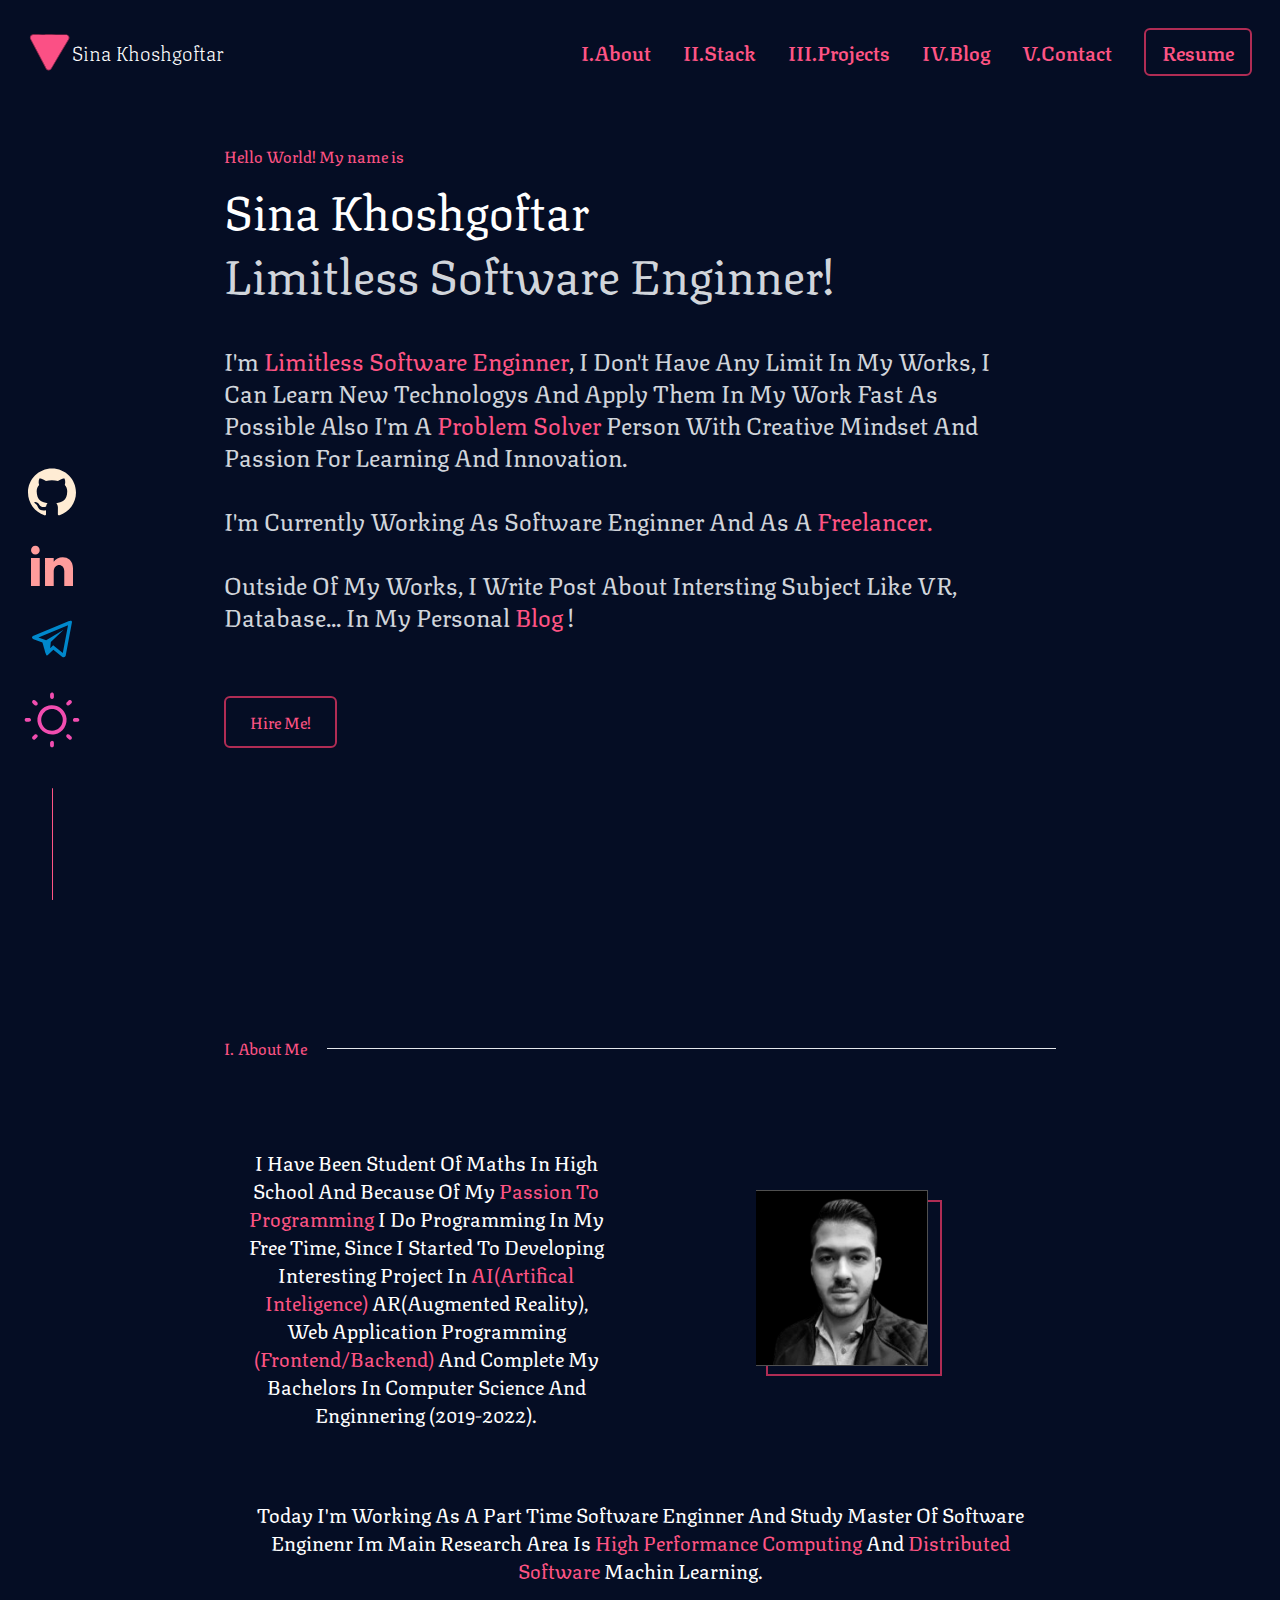
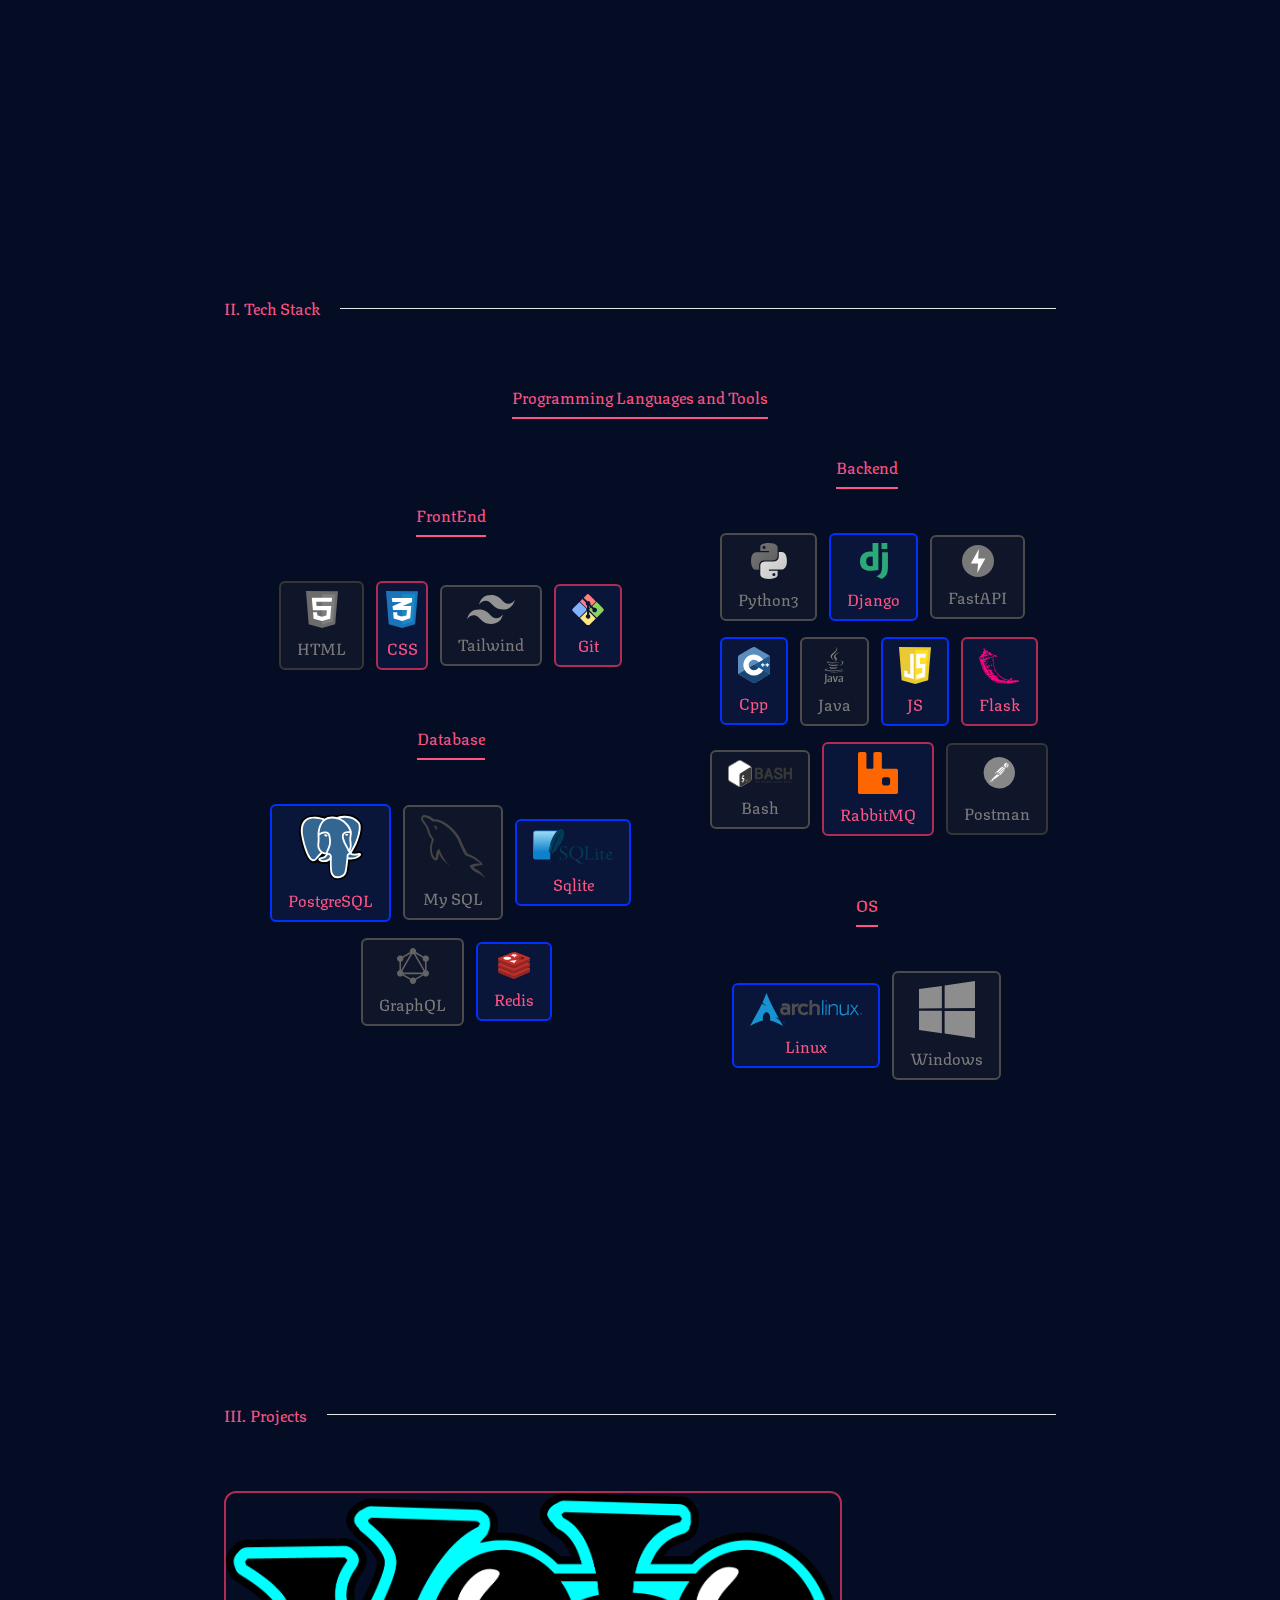
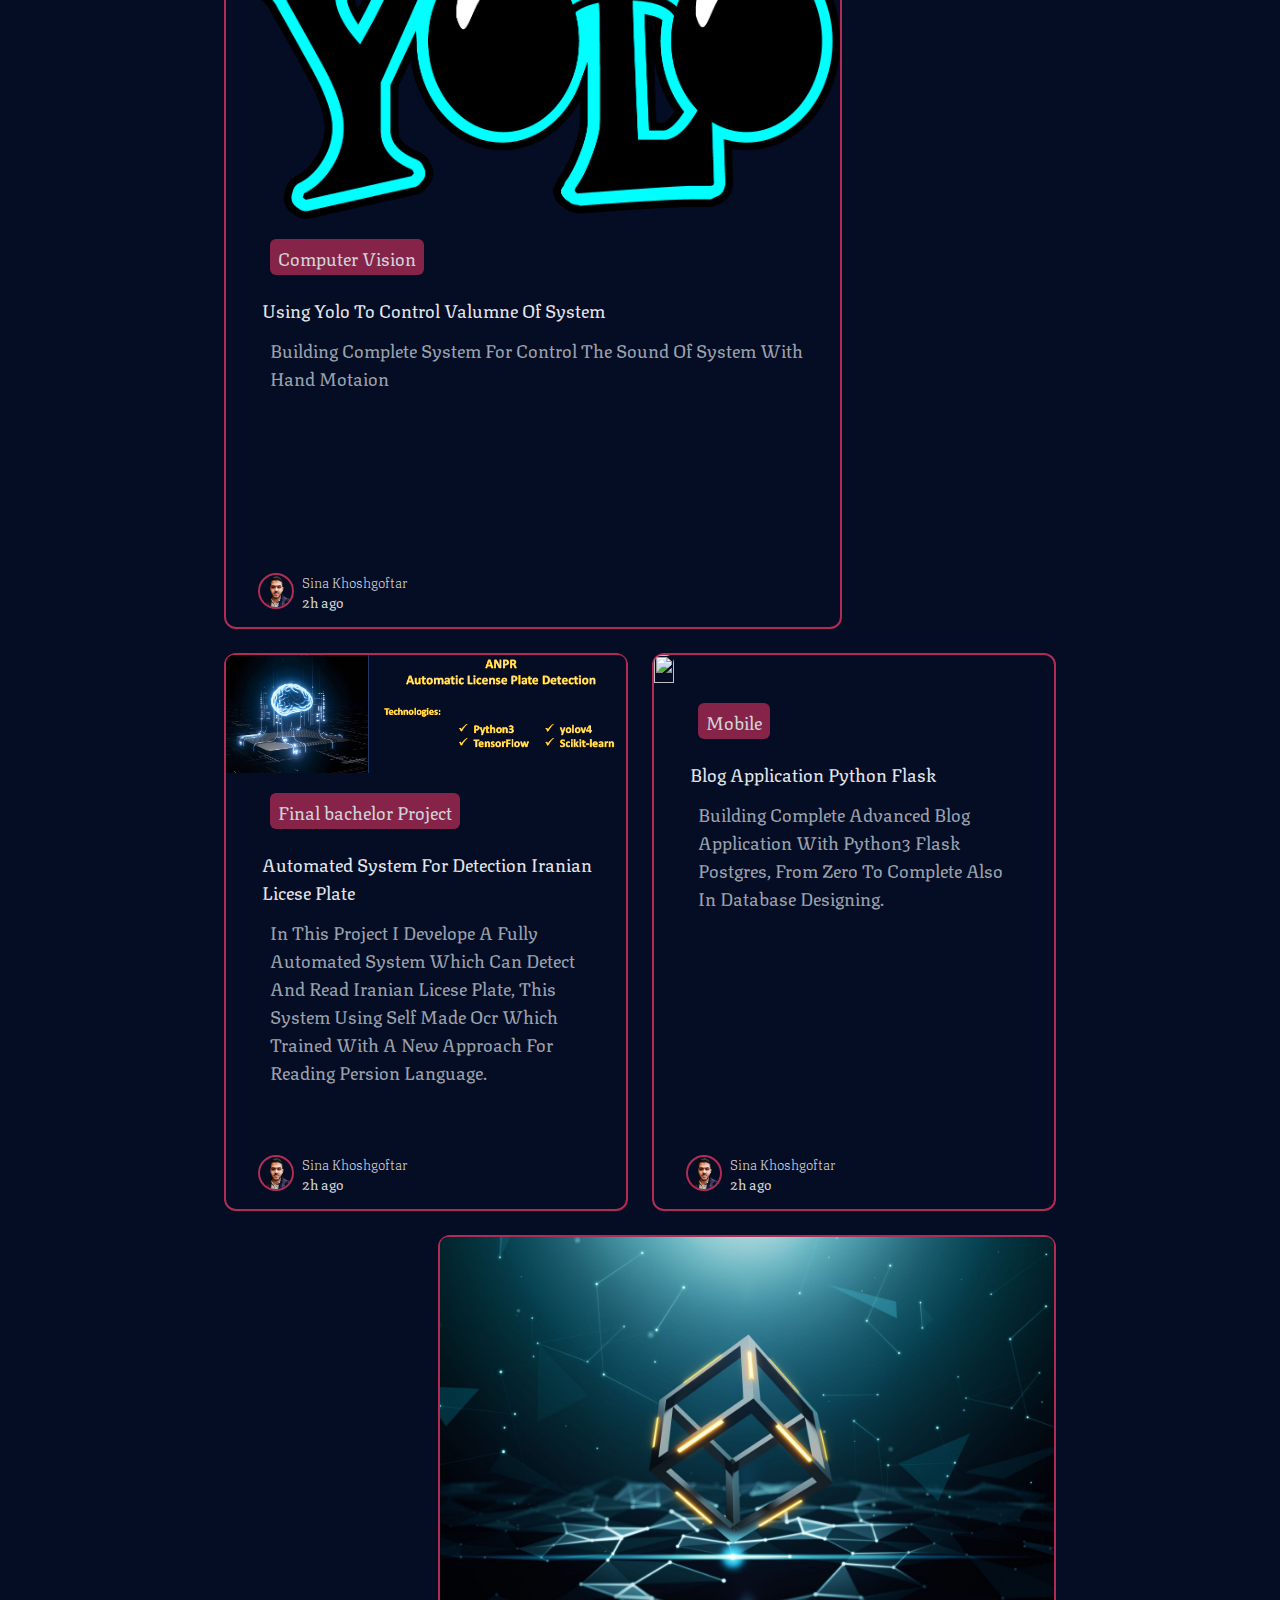
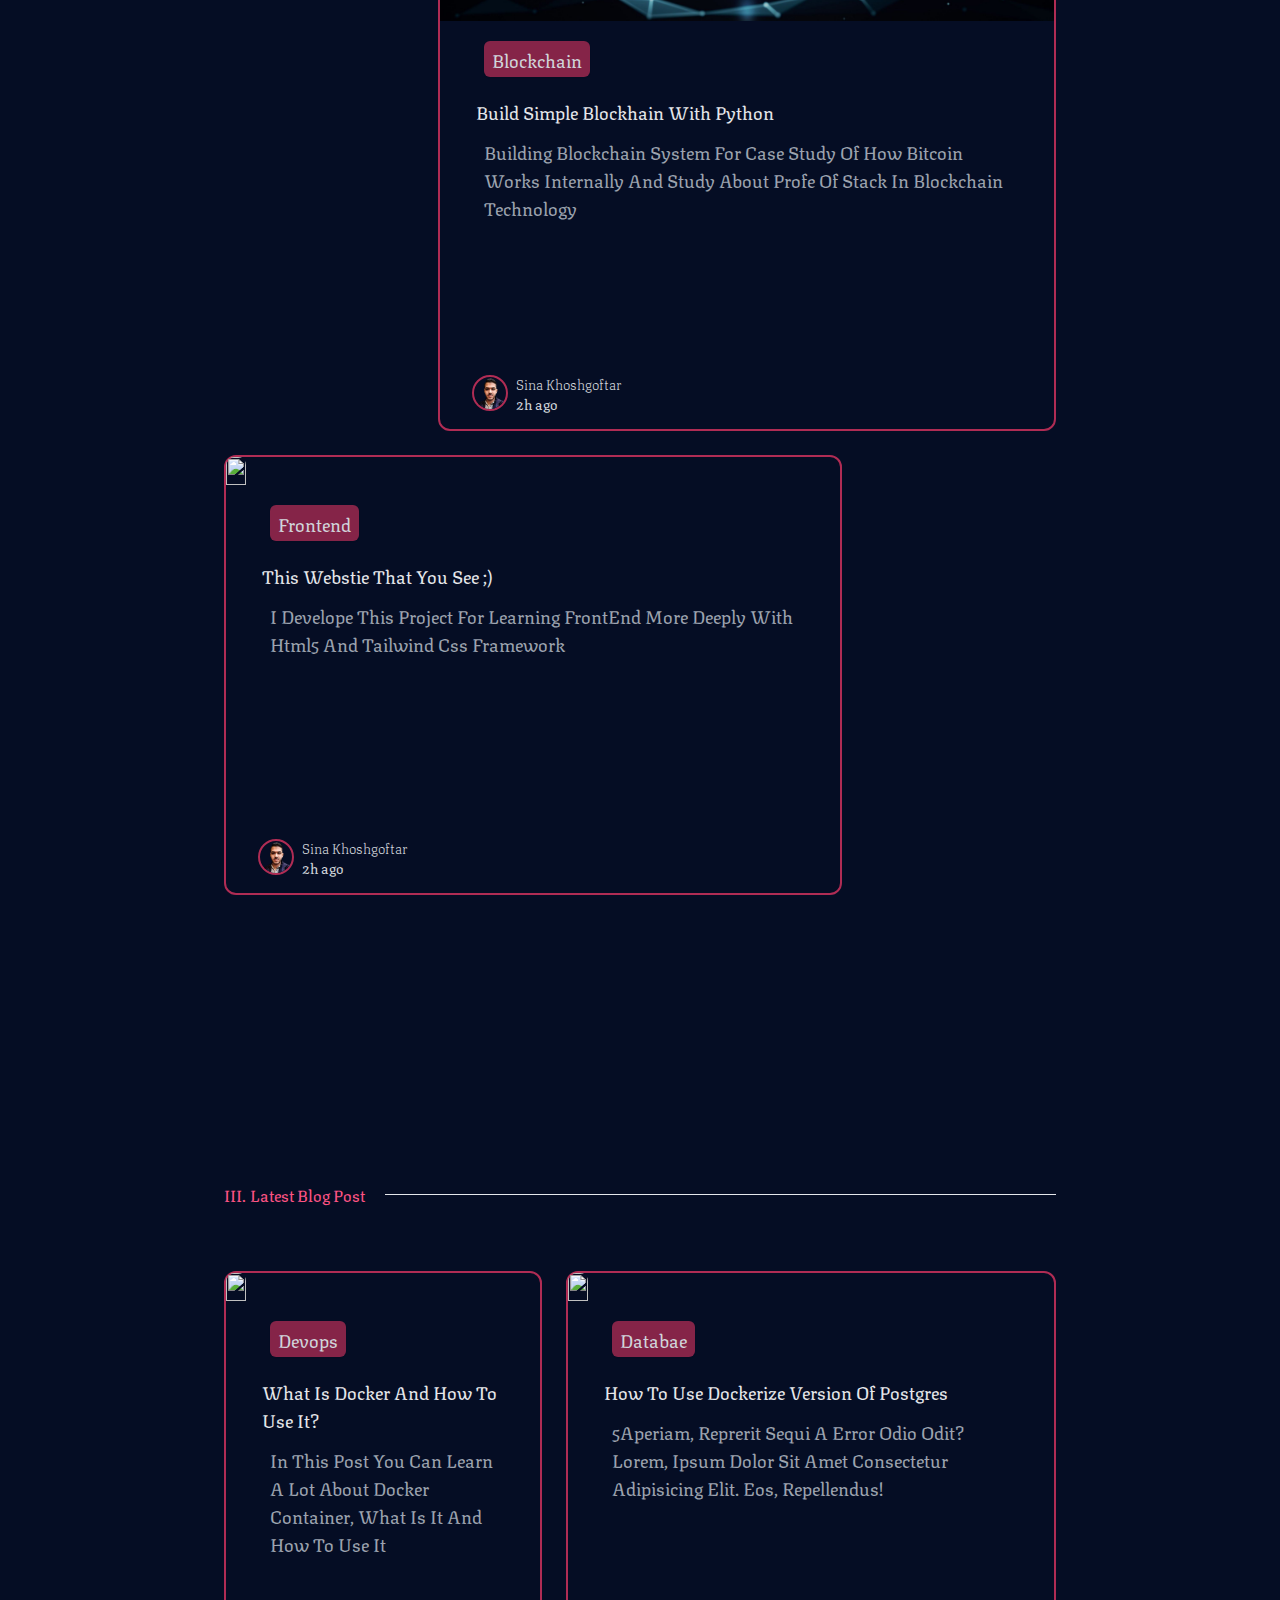
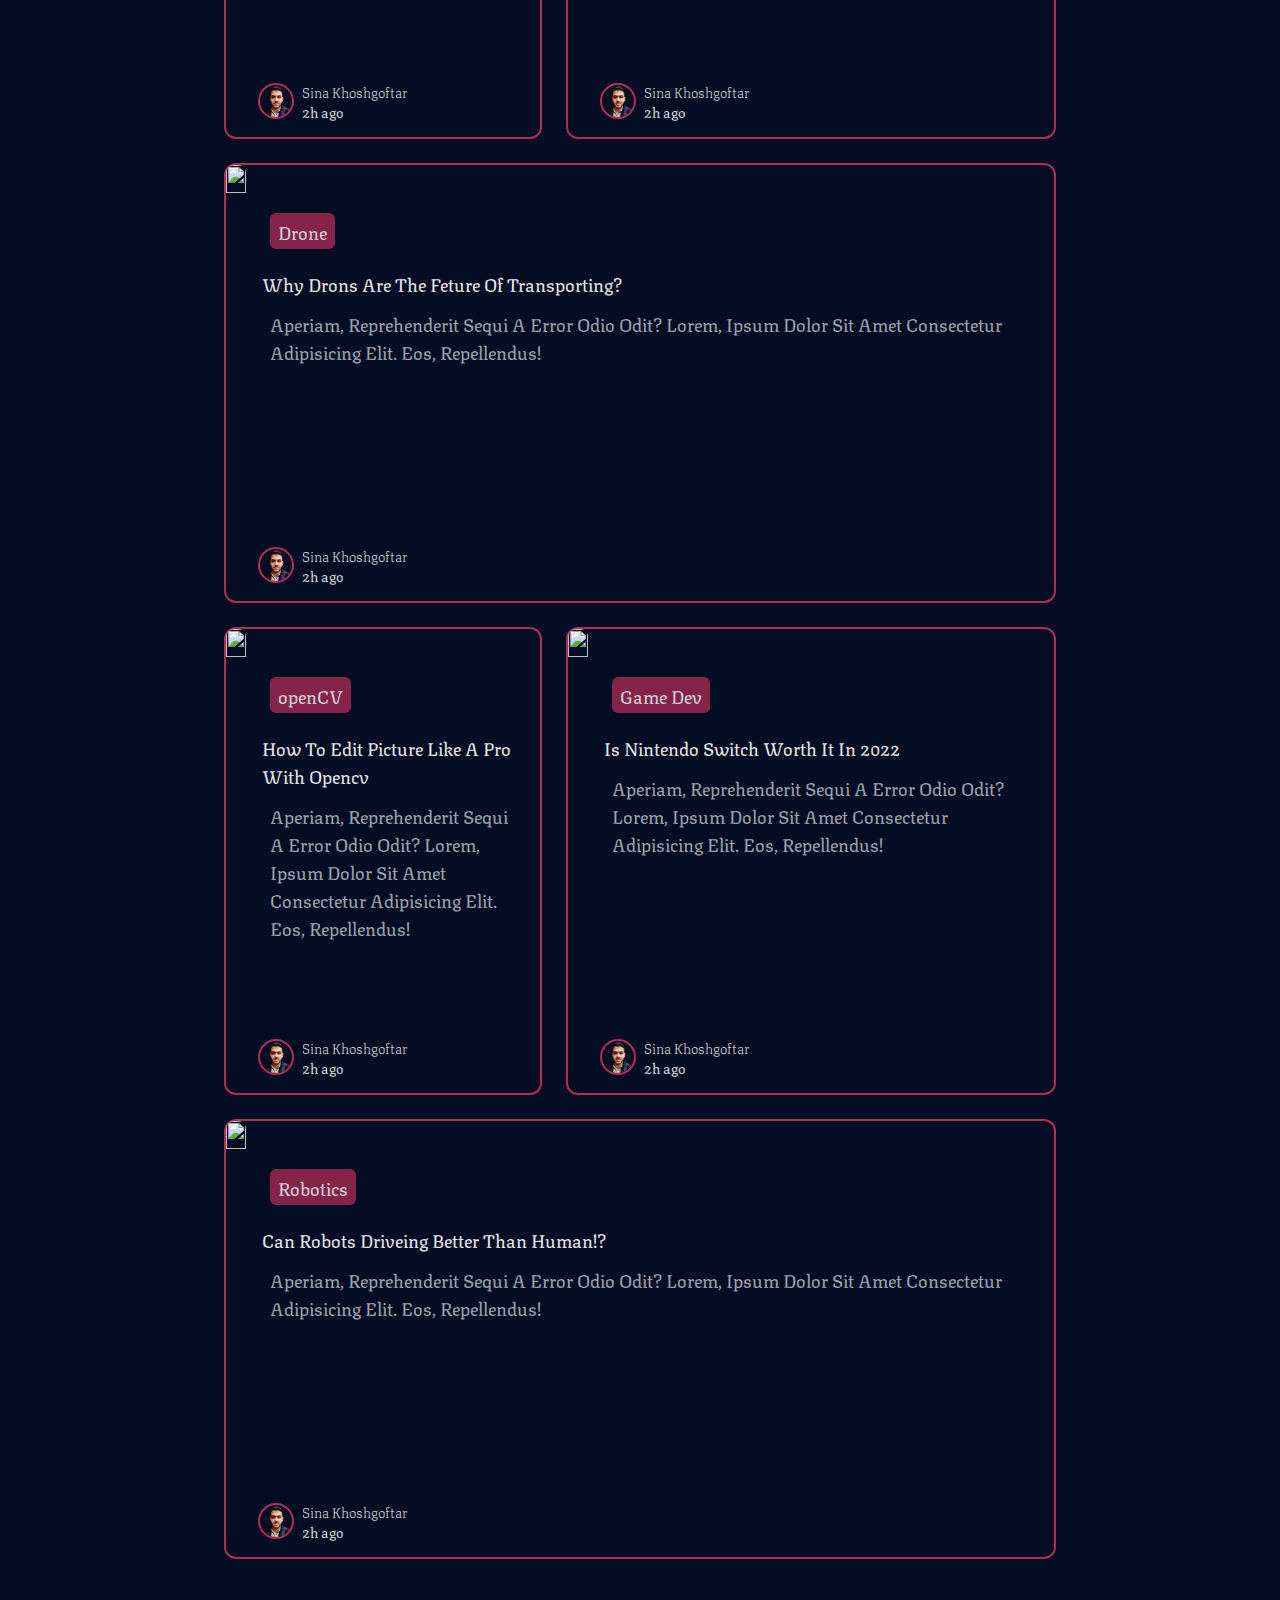
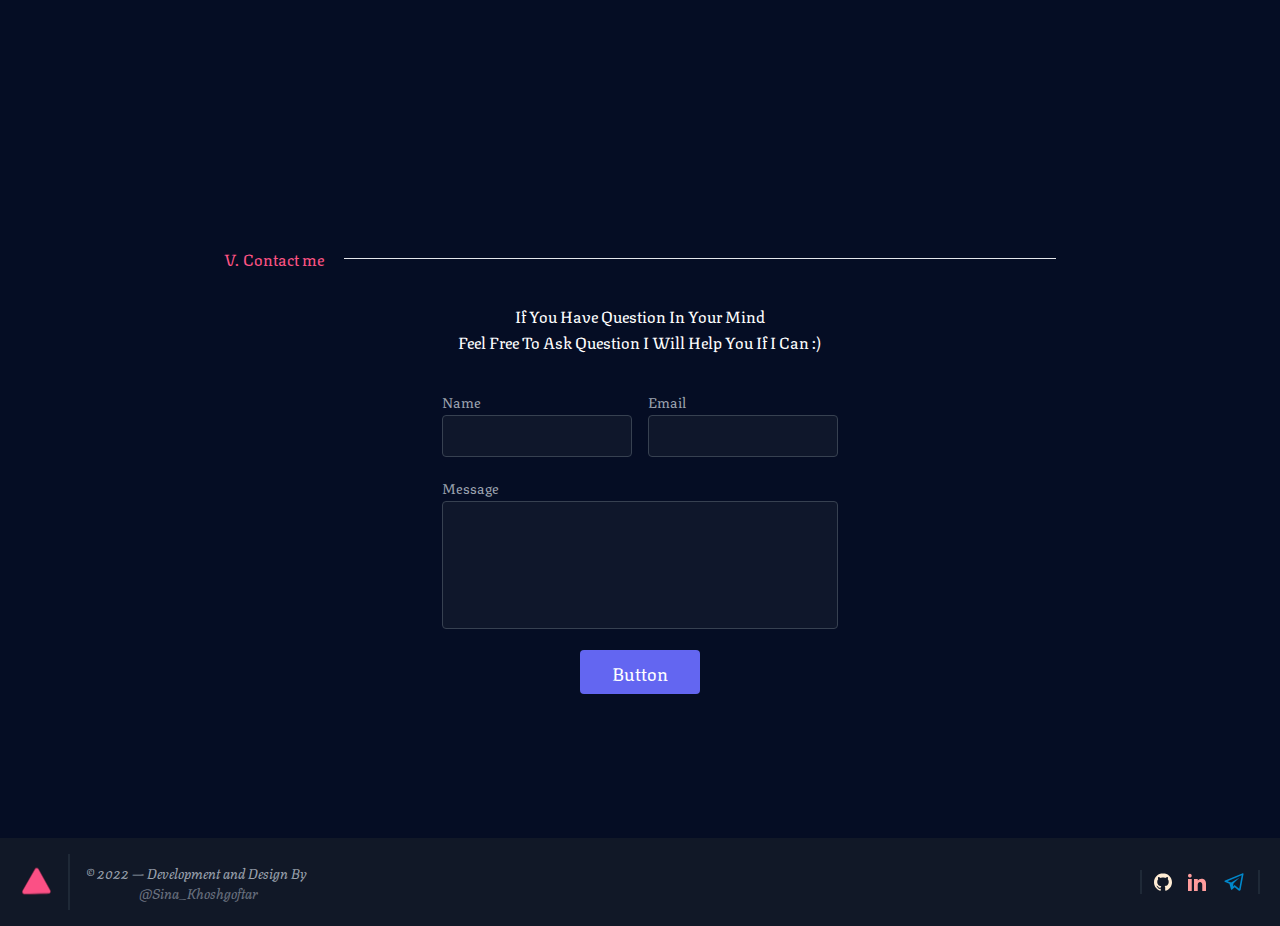
==== index.html @ f0c08406 "Fix font problem again" ====
<!DOCTYPE html>
<html lang="en" class="dark scroll-smooth">

<head>
    <meta charset="UTF-8">
    <meta http-equiv="X-UA-Compatible" content="IE=edge">
    <meta name="viewport" content="width=device-width, initial-scale=1.0">
    <!-- Google Font Api -->
    <link rel="preconnect" href="https://fonts.googleapis.com">
    <link rel="preconnect" href="https://fonts.gstatic.com" crossorigin>
    <link href="https://fonts.googleapis.com/css2?family=Texturina&display=swap" rel="stylesheet">
    <!-- End of Google Font API -->

    <!-- icon -->
    <link rel="icon" href="./Assets/logo.svg">

    <link href="./Assets/Style/build.css" rel="stylesheet">
    <title>Sina Khoshgofar | Software Enginner</title>
</head>

<body class="dark:bg-sinabackgroundcolor antialiased font-Yusei-Magic">
    <!-- navigation componenet -->
    <div class="text-lg font-Yusei-Magic
                lg:text-xl lg:font-Yusei-Magic
                3xl:max-w-screen-3xl 3xl:mx-auto antialiased
                z-50">

        <!-- navigation -->
        <div class="navigation bg-sinabackgroundcolor flex fixed z-20 w-full top-0
         justify-between p-7 font-semibold ">

            <!-- TEXT and LOGO -->
            <div class="flex flex-row justify-center items-center text-white font-thin">
                <img src="./Assets/logo.svg" alt="logo" class="w-11 rotate-1 hover:animate-pulse hover:rotate-1 duration-150">
                <a href="#" class="hidden md:flex  w-sina hover:animate-pulse">Sina Khoshgoftar</a>
            </div>

            <!-- Primary Navbar -->
            <div class="hidden lg:flex lg:justify-between lg:items-center
                        space-x-8 font-semibold text-md text-sinapinkcolor capitalize">

                <a href="#about"
                    class="hover:text-sinapinkbordercolor hover:border-b-2 border-sinapinkbordercolor hover:scale-110 duration-500 flex justify-center">
                    <span class="text-sinapinkcolor">I.</span>
                    About
                </a>

                <a href="#tech"
                    class="hover:text-sinapinkbordercolor hover:border-b-2 border-sinapinkbordercolor hover:scale-110 duration-500 flex justify-center">
                    <span class="text-sinapinkcolor">II.</span>
                    Stack</a>

                <a href="#projects"
                    class="hover:text-sinapinkbordercolor hover:border-b-2 border-sinapinkbordercolor hover:scale-110 duration-500 flex justify-center">
                    <span class="text-sinapinkcolor">III.</span>
                    Projects</a>

                <a href="#blog"
                    class="hover:text-sinapinkbordercolor hover:border-b-2 border-sinapinkbordercolor hover:scale-110 duration-500 flex justify-center">
                    <span class="text-sinapinkcolor">IV.</span>
                    Blog</a>

                <a href="#contact"
                    class="hover:text-sinapinkbordercolor hover:border-b-2 border-sinapinkbordercolor hover:scale-110 duration-500 flex justify-center ">
                    <span class="text-sinapinkcolor">V.</span>
                    Contact</a>

                <a href="https://raw.githubusercontent.com/sinaKGT/portfolio/main/Resume.pdf"
                    class="border-2 px-4 py-2 rounded-md border-sinapinkbordercolor animate-pulse transition duration-500 hover:scale-110 flex justify-center">Resume</a>
            </div>
            <!-- End Primary Navbar -->

            <!-- mobile menu button -->
            <div class="lg:hidden flex items-center">
                <button class="mobile-menu-button focus:outline-none text-sinapinkcolor">
                    <svg class="h-9 w-9" xmlns="http://www.w3.org/2000/svg" fill="none" viewBox="0 0 16 16"
                        stroke="currentColor">
                        <path stroke-linecap="round" stroke-linejoin="round" stroke-width="2"
                            d="M4 6h16M4 12h16M4 18h16" />
                    </svg>
                </button>
            </div>
            <!-- End mobile menu button -->

        </div>
        <!-- End Navigation -->


        <!-- sidebar overlay -->
        <div class="hidden navbar-backdrop
                    w-screen h-screen
                    justify-end items-end z-40
                    fixed inset-0
                    bg-sinasidebarcolor/60  ">

            <!-- Side Bar -->
            <div class="relative sidebar
                        w-2/3 h-full
                        flex flex-col justify-between
                        bg-white dark:bg-sinasidebarcolor font-semibold
                        z-50">

                <!-- mobile menu Container -->
                <div class="flex flex-row justify-between p-5">
                    <!-- Darkmode Button Mobile -->
                    <button class="dark-mode-button  focus:outline-none  dark:text-white mt-3 mr-1">
                        <svg class="hover:scale-125 transition duration-300 " width="25pt" height="25pt"
                        viewBox="0 0 468 470" version="1.1" xmlns="http://www.w3.org/2000/svg">
                        <g id="#050d24ff">
                        </g>
                        <g id="#f24db0ff">
                            <path fill="#f24db0" opacity="1.00"
                                d=" M 228.44 5.67 C 237.37 1.99 248.41 8.40 249.73 17.93 C 250.34 25.60 249.84 33.33 250.01 41.02 C 250.34 47.46 246.59 53.93 240.64 56.53 C 233.44 60.06 223.96 56.96 220.14 49.95 C 216.92 44.54 218.27 38.01 218.00 32.05 C 218.20 26.84 217.47 21.54 218.58 16.41 C 219.91 11.53 223.69 7.41 228.44 5.67 Z" />
                            <path fill="#f24db0" opacity="1.00"
                                d=" M 79.37 67.62 C 84.62 66.30 90.43 67.91 94.29 71.70 C 98.68 75.96 102.92 80.37 107.29 84.64 C 110.57 87.65 113.55 91.39 114.05 95.97 C 115.26 103.37 110.49 111.12 103.35 113.38 C 97.60 115.38 90.89 113.70 86.69 109.32 C 81.69 104.30 76.64 99.32 71.67 94.26 C 66.81 89.38 65.74 81.26 69.24 75.30 C 71.33 71.45 75.14 68.65 79.37 67.62 Z" />
                            <path fill="#f24db0" opacity="1.00"
                                d=" M 381.38 67.55 C 388.04 65.97 395.49 69.25 398.75 75.28 C 402.12 81.01 401.30 88.81 396.81 93.72 C 392.26 98.54 387.42 103.08 382.81 107.84 C 378.94 112.34 372.90 115.20 366.92 113.95 C 358.30 112.66 352.09 103.42 354.12 94.95 C 355.37 88.28 361.41 84.38 365.68 79.69 C 370.58 75.30 374.52 68.99 381.38 67.55 Z" />
                            <path fill="#f24db0" opacity="1.00"
                                d=" M 227.38 111.50 C 257.16 109.87 287.45 119.48 310.63 138.30 C 330.05 153.77 344.60 175.30 351.57 199.14 C 361.90 233.26 356.23 271.83 336.38 301.46 C 319.02 328.04 290.89 347.40 259.79 353.86 C 230.90 360.24 199.72 355.53 173.99 340.93 C 146.65 325.71 125.55 299.58 116.65 269.55 C 106.90 238.06 110.76 202.67 127.05 174.02 C 140.53 149.83 162.51 130.48 188.24 120.22 C 200.67 115.12 213.99 112.34 227.38 111.50 M 228.40 143.52 C 206.80 144.80 185.80 154.14 170.45 169.39 C 155.93 183.57 146.42 202.78 144.04 222.93 C 141.31 244.30 146.62 266.59 158.70 284.43 C 170.16 301.65 187.71 314.71 207.51 320.69 C 227.66 326.90 249.97 325.75 269.36 317.46 C 290.54 308.57 308.01 291.26 317.11 270.17 C 324.66 252.93 326.62 233.29 322.60 214.90 C 317.87 192.36 304.04 171.94 284.96 159.05 C 268.54 147.77 248.28 142.25 228.40 143.52 Z" />
                            <path fill="#f24db0" opacity="1.00"
                                d=" M 16.33 218.61 C 21.47 217.45 26.80 218.20 32.02 218.00 C 38.82 218.18 46.65 216.75 52.20 221.70 C 59.83 227.63 59.83 240.38 52.19 246.30 C 46.33 251.46 38.10 249.72 30.98 250.00 C 24.56 249.72 17.37 251.23 11.75 247.26 C 4.63 242.73 2.46 232.28 7.25 225.31 C 9.33 222.08 12.62 219.64 16.33 218.61 Z" />
                            <path fill="#f24db0" opacity="1.00"
                                d=" M 423.25 218.26 C 431.51 217.71 439.83 218.07 448.12 218.05 C 456.74 218.21 464.05 226.43 463.30 235.01 C 462.93 242.88 456.02 249.76 448.11 249.94 C 440.70 250.07 433.28 250.00 425.87 249.98 C 418.13 250.07 411.03 243.79 410.15 236.12 C 408.84 227.92 415.03 219.48 423.25 218.26 Z" />
                            <path fill="#f24db0" opacity="1.00"
                                d=" M 93.38 354.53 C 103.28 350.95 114.76 359.48 114.21 369.98 C 114.41 378.37 106.93 383.35 101.81 388.81 C 97.39 392.78 93.85 398.28 87.90 400.10 C 81.21 402.31 73.26 399.40 69.62 393.35 C 65.84 387.55 66.52 379.34 71.21 374.24 C 75.59 369.61 80.25 365.23 84.69 360.65 C 87.15 358.08 89.88 355.55 93.38 354.53 Z" />
                            <path fill="#f24db0" opacity="1.00"
                                d=" M 364.42 354.69 C 369.98 352.67 376.55 354.07 380.79 358.20 C 386.00 363.33 391.16 368.52 396.31 373.72 C 400.82 378.28 402.13 385.63 399.40 391.44 C 396.38 398.52 387.82 402.45 380.47 400.22 C 374.35 398.51 370.71 392.91 366.23 388.85 C 361.83 383.95 355.48 379.98 354.14 373.09 C 352.34 365.50 357.03 357.14 364.42 354.69 Z" />
                            <path fill="#f24db0" opacity="1.00"
                                d=" M 231.25 410.24 C 240.22 408.40 249.60 415.75 249.92 424.90 C 250.07 432.63 250.04 440.36 249.94 448.09 C 249.77 456.02 242.85 462.97 234.95 463.30 C 226.39 464.01 218.23 456.74 218.06 448.15 C 217.93 440.71 218.00 433.28 218.02 425.84 C 217.94 418.34 223.85 411.41 231.25 410.24 Z" />
                        </g>
                    </svg>
                        
                    </button>


                    <!-- mobile menu close button -->
                    <button class="mobile-menu-close-button  focus:outline-none  dark:text-white mt-3 mr-1">
                        <svg xmlns="http://www.w3.org/2000/svg" class="h-11 w-11" fill="currentColor"
                            viewBox="0 0 16 16">
                            <path fill-rule="evenodd"
                                d="M8 8.707l3.646 3.647.708-.707L8.707 8l3.647-3.646-.707-.708L8 7.293 4.354 3.646l-.707.708L7.293 8l-3.646 3.646.707.708L8 8.707z"
                                clip-rule="evenodd" fill="#fb5085" class=" svgShape"></path>
                        </svg>
                        
                    </button>
                </div>
                <!-- End menu Container -->
                
                <!-- Mobile Navigation bar  -->
                <nav>
                    <ul class="flex flex-col
                               justify-center items-center
                               text-sinapinkcolor text-md">

                        <li class="mt-6
                                   hover:border-b-sinapinkcolor hover:text-sinapinkbordercolor hover:scale-110
                                   active:bg-sinapinkcolor
                                   font-semibold border-sinapinkbordercolor">
                            <a href="#about">About</a>
                        </li>

                        <li class="mt-6
                                   hover:border-b-sinapinkcolor hover:text-sinapinkbordercolor hover:scale-110
                                   active:bg-sinapinkcolor
                                   font-semibold border-sinapinkbordercolor">
                            <a href="#tech">Tech Stack</a>
                        </li>

                        <li class="mt-6
                                   hover:border-b-sinapinkcolor hover:text-sinapinkbordercolor hover:scale-110
                                   active:bg-sinapinkcolor
                                   font-semibold border-sinapinkbordercolor">
                            <a href="#projects">Projects</a>
                        </li>

                        <li class="mt-6
                                   hover:border-b-sinapinkcolor hover:text-sinapinkbordercolor hover:scale-110
                                   active:bg-sinapinkcolor
                                   font-semibold border-sinapinkbordercolor">
                            <a href="#blog"> Blog </a>
                        </li>

                        <li class="mt-6
                                   hover:border-b-sinapinkcolor hover:text-sinapinkbordercolor hover:scale-110
                                   active:bg-sinapinkcolor
                                   font-semibold border-sinapinkbordercolor">
                            <a href="#contact">Contact </a>
                        </li>

                        <li class="mt-12 ">
                            <a href="https://github.com/sinakgt/portfolio/Resume.pdf"
                                class="border-2 border-sinapinkbordercolor
                                       px-4 py-2
                                       rounded-md
                                       hover:animate-pulse active:bg-sinapinkcolor">Resume</a>
                        </li>
                    </ul>
                    <!-- End Mobile Navigation bar  -->
                </nav>

                <div class="flex justify-center   mb-5  items-center active:bg-sinapinkcolor">
                    <span class="fixed text-gray-400 text-xs bottom-0 mb-3 italic">Copyright © Sina khoshgoftar 2022</span>
                </div>
            </div>
            <!-- End Side Bar -->

        </div>
         <!-- End Sidebar Overlay -->

    </div>
    <!-- End Navigation Componenet -->

    <!-- Start social Media -->
    <div class="hidden 
                lg:flex
                3xl:max-w-screen-3xl  3xl:mx-auto
                flex-col justify-center
                bottom-0">

        <ul class="flex flex-col justify-center items-center
                   fixed
                   w-fit ml-6  bottom-0">
            
            <!-- Github Link -->
            <li>
                <a href="https://github.com/sinakgt" target="_blank">
                    <svg class="fill-sinagithubcolor hover:scale-125 transition duration-300" width="48px" height="48px"
                        viewBox="0 0 32 32" xmlns="http://www.w3.org/2000/svg">
                        <path
                            d="M16 0.396c-8.839 0-16 7.167-16 16 0 7.073 4.584 13.068 10.937 15.183 0.803 0.151 1.093-0.344 1.093-0.772 0-0.38-0.009-1.385-0.015-2.719-4.453 0.964-5.391-2.151-5.391-2.151-0.729-1.844-1.781-2.339-1.781-2.339-1.448-0.989 0.115-0.968 0.115-0.968 1.604 0.109 2.448 1.645 2.448 1.645 1.427 2.448 3.744 1.74 4.661 1.328 0.14-1.031 0.557-1.74 1.011-2.135-3.552-0.401-7.287-1.776-7.287-7.907 0-1.751 0.62-3.177 1.645-4.297-0.177-0.401-0.719-2.031 0.141-4.235 0 0 1.339-0.427 4.4 1.641 1.281-0.355 2.641-0.532 4-0.541 1.36 0.009 2.719 0.187 4 0.541 3.043-2.068 4.381-1.641 4.381-1.641 0.859 2.204 0.317 3.833 0.161 4.235 1.015 1.12 1.635 2.547 1.635 4.297 0 6.145-3.74 7.5-7.296 7.891 0.556 0.479 1.077 1.464 1.077 2.959 0 2.14-0.020 3.864-0.020 4.385 0 0.416 0.28 0.916 1.104 0.755 6.4-2.093 10.979-8.093 10.979-15.156 0-8.833-7.161-16-16-16z" />
                    </svg>
                </a>
            </li>
            <!-- End Link -->

            <!-- Linkedin Link -->
            <li class="mt-7">
                <a href="https://www.linkedin.com/in/sina-khoshgoftar/" target="_blank">
                    <svg class="fill-sinalinkedincolor hover:scale-125 transition duration-300"
                        xmlns="http://www.w3.org/2000/svg" width="42px" height="42px" viewBox="0 0 24 24">
                        <path
                            d="M4.98 3.5c0 1.381-1.11 2.5-2.48 2.5s-2.48-1.119-2.48-2.5c0-1.38 1.11-2.5 2.48-2.5s2.48 1.12 2.48 2.5zm.02 4.5h-5v16h5v-16zm7.982 0h-4.968v16h4.969v-8.399c0-4.67 6.029-5.052 6.029 0v8.399h4.988v-10.131c0-7.88-8.922-7.593-11.018-3.714v-2.155z" />
                    </svg>
                </a>
            </li>
            <!-- End Linkedin Link -->

            <!-- Telegram Link -->
            <li class="mt-7">
                <a href="https://t.me/sina_khoshgoftar">
                    <svg class="fill-sinatelegramcolor hover:scale-125 transition duration-300" version="1.0"
                        id="Layer_1" xmlns="http://www.w3.org/2000/svg" xmlns:xlink="http://www.w3.org/1999/xlink"
                        x="0px" y="0px" width="50px" height="50px" viewBox="0 0 100 100"
                        enable-background="new 0 0 100 100" xml:space="preserve">
                        <path d="M84.16,14.148l-71.047,29.57c0,0-3.359,1.221-3.099,3.473c0.267,2.256,3.008,3.288,3.008,3.288l17.877,6.382
	c0,0,5.396,18.772,6.458,22.344c1.062,3.562,1.914,3.646,1.914,3.646c0.989,0.456,1.888-0.27,1.888-0.27l11.55-11.169L70.71,86.054
	c4.869,2.253,6.641-2.441,6.641-2.441L90,15.935C90,11.427,84.16,14.148,84.16,14.148z M71.582,78.17L52.324,62.51l-5.976,5.777
	l1.314-12.291l25.67-24.329L38.341,52.441l-15.521-5.54l59.217-24.648L71.582,78.17z" />
                    </svg>
                </a>
            </li>
            <!-- End Telegram Link -->

            <!-- DarkMode Button Link -->
            <li class="dark-mode-button mt-7">
                <svg class="hover:scale-125 transition duration-300 " width="42pt" height="42pt"
                        viewBox="0 0 468 470" version="1.1" xmlns="http://www.w3.org/2000/svg">
                        <g id="#050d24ff">
                        </g>
                        <g id="#f24db0ff">
                            <path fill="#f24db0" opacity="1.00"
                                d=" M 228.44 5.67 C 237.37 1.99 248.41 8.40 249.73 17.93 C 250.34 25.60 249.84 33.33 250.01 41.02 C 250.34 47.46 246.59 53.93 240.64 56.53 C 233.44 60.06 223.96 56.96 220.14 49.95 C 216.92 44.54 218.27 38.01 218.00 32.05 C 218.20 26.84 217.47 21.54 218.58 16.41 C 219.91 11.53 223.69 7.41 228.44 5.67 Z" />
                            <path fill="#f24db0" opacity="1.00"
                                d=" M 79.37 67.62 C 84.62 66.30 90.43 67.91 94.29 71.70 C 98.68 75.96 102.92 80.37 107.29 84.64 C 110.57 87.65 113.55 91.39 114.05 95.97 C 115.26 103.37 110.49 111.12 103.35 113.38 C 97.60 115.38 90.89 113.70 86.69 109.32 C 81.69 104.30 76.64 99.32 71.67 94.26 C 66.81 89.38 65.74 81.26 69.24 75.30 C 71.33 71.45 75.14 68.65 79.37 67.62 Z" />
                            <path fill="#f24db0" opacity="1.00"
                                d=" M 381.38 67.55 C 388.04 65.97 395.49 69.25 398.75 75.28 C 402.12 81.01 401.30 88.81 396.81 93.72 C 392.26 98.54 387.42 103.08 382.81 107.84 C 378.94 112.34 372.90 115.20 366.92 113.95 C 358.30 112.66 352.09 103.42 354.12 94.95 C 355.37 88.28 361.41 84.38 365.68 79.69 C 370.58 75.30 374.52 68.99 381.38 67.55 Z" />
                            <path fill="#f24db0" opacity="1.00"
                                d=" M 227.38 111.50 C 257.16 109.87 287.45 119.48 310.63 138.30 C 330.05 153.77 344.60 175.30 351.57 199.14 C 361.90 233.26 356.23 271.83 336.38 301.46 C 319.02 328.04 290.89 347.40 259.79 353.86 C 230.90 360.24 199.72 355.53 173.99 340.93 C 146.65 325.71 125.55 299.58 116.65 269.55 C 106.90 238.06 110.76 202.67 127.05 174.02 C 140.53 149.83 162.51 130.48 188.24 120.22 C 200.67 115.12 213.99 112.34 227.38 111.50 M 228.40 143.52 C 206.80 144.80 185.80 154.14 170.45 169.39 C 155.93 183.57 146.42 202.78 144.04 222.93 C 141.31 244.30 146.62 266.59 158.70 284.43 C 170.16 301.65 187.71 314.71 207.51 320.69 C 227.66 326.90 249.97 325.75 269.36 317.46 C 290.54 308.57 308.01 291.26 317.11 270.17 C 324.66 252.93 326.62 233.29 322.60 214.90 C 317.87 192.36 304.04 171.94 284.96 159.05 C 268.54 147.77 248.28 142.25 228.40 143.52 Z" />
                            <path fill="#f24db0" opacity="1.00"
                                d=" M 16.33 218.61 C 21.47 217.45 26.80 218.20 32.02 218.00 C 38.82 218.18 46.65 216.75 52.20 221.70 C 59.83 227.63 59.83 240.38 52.19 246.30 C 46.33 251.46 38.10 249.72 30.98 250.00 C 24.56 249.72 17.37 251.23 11.75 247.26 C 4.63 242.73 2.46 232.28 7.25 225.31 C 9.33 222.08 12.62 219.64 16.33 218.61 Z" />
                            <path fill="#f24db0" opacity="1.00"
                                d=" M 423.25 218.26 C 431.51 217.71 439.83 218.07 448.12 218.05 C 456.74 218.21 464.05 226.43 463.30 235.01 C 462.93 242.88 456.02 249.76 448.11 249.94 C 440.70 250.07 433.28 250.00 425.87 249.98 C 418.13 250.07 411.03 243.79 410.15 236.12 C 408.84 227.92 415.03 219.48 423.25 218.26 Z" />
                            <path fill="#f24db0" opacity="1.00"
                                d=" M 93.38 354.53 C 103.28 350.95 114.76 359.48 114.21 369.98 C 114.41 378.37 106.93 383.35 101.81 388.81 C 97.39 392.78 93.85 398.28 87.90 400.10 C 81.21 402.31 73.26 399.40 69.62 393.35 C 65.84 387.55 66.52 379.34 71.21 374.24 C 75.59 369.61 80.25 365.23 84.69 360.65 C 87.15 358.08 89.88 355.55 93.38 354.53 Z" />
                            <path fill="#f24db0" opacity="1.00"
                                d=" M 364.42 354.69 C 369.98 352.67 376.55 354.07 380.79 358.20 C 386.00 363.33 391.16 368.52 396.31 373.72 C 400.82 378.28 402.13 385.63 399.40 391.44 C 396.38 398.52 387.82 402.45 380.47 400.22 C 374.35 398.51 370.71 392.91 366.23 388.85 C 361.83 383.95 355.48 379.98 354.14 373.09 C 352.34 365.50 357.03 357.14 364.42 354.69 Z" />
                            <path fill="#f24db0" opacity="1.00"
                                d=" M 231.25 410.24 C 240.22 408.40 249.60 415.75 249.92 424.90 C 250.07 432.63 250.04 440.36 249.94 448.09 C 249.77 456.02 242.85 462.97 234.95 463.30 C 226.39 464.01 218.23 456.74 218.06 448.15 C 217.93 440.71 218.00 433.28 218.02 425.84 C 217.94 418.34 223.85 411.41 231.25 410.24 Z" />
                        </g>
                    </svg>
            </li>
            <!-- End DarkMode Button Link -->

            <!-- Botton Link Of social media -->
            <div class=" w-1 h-28 bg-sinapinkcolor rounded-md flex justify-center bottom-0 items-center mt-10">
                <span class="fixed  text-xs bottom-0 mb-3 italic"></span>
            </div>
            <!-- End Link Of social media -->
        </ul>
    </div>
    <!-- End social Media -->

    <!-- Main Section of Page -->
    <div class="lg:px-36 lg:my-0 lg:mx-20 lg:pr-36
                3xl:max-w-screen-3xl 3xl:mx-auto">

        <!-- Introduction Section -->
        <section id="Introduction" class="px-6 py-16 
                                          md:pt-6 md:mt-40 md:py-14 md:px-6 md:ml-7 
                                          lg:py-36 lg:mx-0 lg:px-0 lg:my-0
                                          2xl:py-60 2xl:mx-36 2xl:px-0 2xl:my-0
                                          font-Yusei-Magic">

            <!-- Introduction Heading -->
            <div>
                <h1 class="md:text-sm lg:text-base
                           text-sinapinkcolor text-sm
                           pb-4">Hello World! My name is</h1>

                <h2 class="md:text-5xl md:pb-4
                           text-white text-3xl">Sina Khoshgoftar</h2>

                <h3 class="md:text-5xl
                           text-gray-300 text-3xl pb-12">Limitless Software Enginner!</h3>
            </div>
            <!-- End Introduction Heading -->

            <!-- Introduction Text -->
            <div class="md:mr-36 lg:text-2xl lg:mr-9
                        capitalize text-gray-300 text-lg ">

                <h4 class="lg:mb-8 mb-4">I'm
                    <a class="text-sinapinkcolor">Limitless Software Enginner</a>,
                    i don't have any limit in my works, i can learn new technologys and
                    apply them in my work fast as possible also i'm a
                    <a class="text-sinapinkcolor" href="./blog.html">problem solver</a>
                    person with creative mindset and passion for learning and innovation.
                </h4>

                <h4 class="lg:mb-8 mb-4 ">I'm currently working as software Enginner and as a
                    <a class="text-sinapinkcolor" href="./blog.html">Freelancer.</a>
                </h4>

                <h4 class="mb-4">Outside of my works, i write post about intersting subject like VR, Database... in my
                    personal
                    <a class="text-sinapinkcolor" href="./blog.html">Blog </a>!
                </h4>

            </div>
            <!-- End Introduction Text -->
            
            <!-- Hire Me Button -->
            <div
                class="2xl:text-lg
                mt-16 w-fit border-2 py-3 px-6 rounded-md border-sinapinkbordercolor transition duration-500 ease-in-out hover:scale-110">
                <a href="mailto:sinakgt@gmail.com" class="text-sinapinkcolor">Hire Me!</a>
            </div>
            <!-- End Hire Me Button -->

        </section>

        <!-- About Me -->
        <section id="about" class="md:pt-6 md:mt-40 md:py-14 md:px-6 md:ml-7 
                                   lg:py-36 lg:mx-0 lg:px-0 lg:my-0
                                   2xl:py-40 2xl:mx-36 2xl:px-0 2xl:my-0

                                   px-6 py-16
                                   font-Yusei-Magic">

            <!-- about Section header -->
            <div class="text-white
                        flex flex-row items-center
                        mb-16">
                <div class="2xl:text-lg
                            flex justify-between">

                    <span class="text-sinapinkcolor flex mr-1">I.</span>
                    <span class="text-sinapinkcolor flex flex-row mr-5 w-max">About Me</span>
                </div>
                <hr class="w-full bg-white text-white  items items-center">
                <hr>
            </div>
            <!-- End about Section header -->

            <!-- About Me text -->
            <div class="2xl:py-36 2xl:mx-0 2xl:px-0 2xl:my-0
                        container mx-auto">
                <div class="grid grid-cols-1
                            md:grid-cols-2 gap-6">

                    <div class="md:row-span-2

                                text-xl rounded-xl
                                p-6 items-center">

                        <div class="col-start-2 col-span-4">
                            <div class="md:text-center
                                        items-center
                                        text-white capitalize">
                                i have been student of maths in high school and because of my
                                <span class="text-sinapinkcolor">passion to programming</span>

                                i do programming in my free time, since i started to developing interesting project in
                                <span class="text-sinapinkcolor">AI(Artifical Inteligence)</span>

                                AR(Augmented Reality), Web application programming
                                <span class="text-sinapinkcolor">(Frontend/Backend)</span>

                                and complete my bachelors in computer science and enginnering (2019-2022).
                            </div>
                        </div>
                    </div>


                    <div class="md:row-span-2 
                                flex justify-center items-center
                                rounded-xl p-6">
                            <div class="border-2 border-sinapinkbordercolor bg-gray-800-/45
                                        w-44 h-44
                                        transition duration-700 hover:-translate-x-3 ">
                                <img src="./Assets/icons/sina.png" alt="sina picture"
                                    class=" bg-black w-44 h-44 border-sinapinkbordercolor -translate-x-3 -translate-y-3 border-y border-r                        border-gray-500/70 grayscale transition duration-700 hover:-translate-x-3 hover:grayscale-0">
                            </div>
                    </div>

                    <div class="md:col-span-2
                                2xl:mt-32 
                                flex justify-center flex-col
                                text-xl rounded-xl p-6">

                        <div class="md:text-center">
                            <h4 class="text-white capitalize">
                                Today i'm working as a part time software enginner and
                                study master of Software Enginenr im main research area is
                                <span class="text-sinapinkcolor">high performance computing</span>
                                and <span class="text-sinapinkcolor">distributed Software </span>Machin learning.
                            </h4>
                        </div>
                    </div>

                </div>
            </div>
            <!-- End About Me text -->

        </section>

        <!-- Tech Stack -->
        <section id="tech" class="md:pt-6 md:mt-40 md:py-14 md:px-6 md:ml-7 
                                  lg:py-36 lg:mx-0 lg:px-0 lg:my-0
                                  2xl:py-40 2xl:mx-0 2xl:px-0 2xl:my-0


                                  px-6 py-16
                                  font-Yusei-Magic">

            <!-- tech stack Section header -->
            <div class="flex flex-row items-center 
                        text-sina mb-16">

                <div class="2xl:text-xl
                            flex justify-between">
                    <span class="text-sinapinkcolor flex mr-1">II.</span>
                    <span class="text-sinapinkcolor flex flex-row mr-5 w-max">Tech Stack</span>
                </div>

                <hr class="w-full bg-white text-white  items items-center">
                <hr>
            </div>

            <!-- Programming and Tools -->
            <div class="flex flex-col items-center 2xl:mx-64
                        text-sinapinkcolor ">
                <hr>
                <h2 class="2xl:text-lg 
                           flex justify-center 
                           mb-9 pb-2 
                           border-b-2 border-sinapinkcolor">Programming Languages and Tools</h2>


                <div class="md:grid md:grid-col-4">
                    <!-- Frontend -->
                    <div class="col-span-1 row-span-1 mx-12">
                        <div class="flex flex-col items-center
                                    text-sinapinkcolor 
                                    mt-12">

                            <h2 class="2xl:text-lg
                                        flex justify-center 
                                        mb-9 pb-2
                                        border-b-2 border-sinapinkcolor">FrontEnd</h2>
                        
                            <div class="flex flex-row flex-wrap
                                        justify-center items-center
                                        space-x-3">
                            
                            <!-- HTML -->
                            <div
                                class="flex flex-col items-center justify-center rounded-md 
                                    border-2 border-sinalightbludborderecolor
                                    px-4 py-2 my-2
                                    transition duration-700
                                    bg-blue-900/20 grayscale
                                    hover:grayscale-0">
    
                                <img src="./Assets/icons/html.svg" alt="HTML" class="w-8">
                                <h3 class="mt-2">HTML</h3>
                            </div>
    
                            <!-- CSS -->
                            <div
                                class="flex flex-col items-center justify-center rounded-md 
                                    border-2 border-sinapinkbordercolor
                                    px-2 py-2
                                    bg-blue-900/20 grayscale-0
                                    hover:grayscale animate-pulse">
    
                                <img src="./Assets/icons/css.svg" alt="HTML" class="w-8">
                                <h3 class="mt-2">CSS</h3>
                            </div>
    
                            <!-- Taliwind -->
                            <div
                                class="flex flex-col  items-center justify-center rounded-md
                                    border-2 border-sinapinkbordercolor
                                    px-4 py-2  my-2
                                    transition duration-700
                                    bg-blue-900/20 grayscale 
                                    hover:grayscale-0 ">
    
                                <img src="./Assets/icons/tailwind-css-2.svg" alt="Tailwind" class="w-12">
                                <h3 class="mt-2">Tailwind</h3>
                            </div>
    
                            <!-- Git -->
                            <div
                                class="flex flex-col items-center justify-center  rounded-md
                                    border-2 border-sinapinkbordercolor
                                    px-4 py-2 my-2
                                    transition duration-700
                                    bg-blue-900/20 grayscale-0
                                    hover:grayscale animate-pulse">
    
                                <img src="./Assets/icons/git-bash.svg" alt="Git" class="w-8">
                                <h3 class="mt-2">Git</h3>
                            </div>
                               
                            </div>

                             
                        </div>
                    </div>

                    <!-- Backend  -->
                    <div class="row-span-2">
                        <div class="flex flex-row flex-wrap justify-center items-center
                                    space-x-3 ">

                                <h2 class="2xl:text-lg
                                flex justify-center 
                                mb-9 pb-2
                                border-b-2 border-sinapinkcolor">Backend</h2>
                                
                            <div class="flex flex-row flex-wrap
                            justify-center items-center
                            space-x-3">

                            <!-- Python -->
                            <div class="flex flex-col items-center justify-center
                            border-2  border-sinapinkbordercolor rounded-md
                            px-4 py-2 my-2
                            transition duration-700
                            bg-blue-900/20 grayscale 
                            hover:grayscale-0">
    
                                <img src="./Assets/icons/python.svg" alt="Python" class="w-9">
                                <h3 class="mt-2">Python3</h3>
                            </div>
                        
                            <!-- Django -->
                            <div class="flex flex-col items-center justify-center
                                        border-2  border-sinalightbludborderecolor rounded-md
                                        px-4 py-2 my-2
                                        transition duration-700
                                        bg-blue-900/20 grayscale-0 
                                        hover:grayscale animate-pulse">
    
                                <img src="./Assets/icons/django.svg" alt="Django" class="w-7">
                                <h3 class="mt-2">Django</h3>
                            </div>
    
                            <!-- FastAPI -->
                            <div
                                class="flex flex-col items-center  justify-center
                                    border-2  border-sinapinkbordercolor rounded-md
                                    px-4 py-2 my-2
                                    transition duration-700
                                    bg-blue-900/20 grayscale 
                                    hover:grayscale-0">
    
                                <img src="./Assets/icons/fastapi.svg" alt="FastAPI" class="w-8">
                                <h3 class="mt-2">FastAPI</h3>
                            </div>
    
                            <!-- CPP -->
                            <div
                                class="flex flex-col items-center justify-center
                                    border-2 border-sinalightbludborderecolor rounded-md
                                    px-4 py-2 my-2
                                    transition duration-700
                                    bg-blue-900/20 grayscale-0 
                                    hover:grayscale animate-pulse">
    
                                <img src="./Assets/icons/cpp.svg" alt="CPP" class="w-8">
                                <h3 class="mt-2">Cpp</h3>
                            </div>
    
                            <!-- java -->
                            <div class="flex flex-col items-center justify-center
                                        border-2 border-sinapinkbordercolor rounded-md
                                        px-4 py-2  my-2
                                        transition duration-700
                                        bg-blue-900/20 grayscale 
                                        hover:grayscale-0">
    
                                <img src="./Assets/icons/java.svg" alt="Java" class="w-5">
                                <h3 class="mt-2">Java</h3>
                            </div>
    
                            <!-- java Script -->
                            <div
                                class="flex flex-col items-center justify-center
                                    border-2 border-sinalightbludborderecolor rounded-md
                                    px-4 py-2 my-2
                                    transition duration-700
                                    bg-blue-900/20 grayscale-0
                                    hover:grayscale animate-pulse">
    
                                <img src="./Assets/icons/javascript.svg" alt="javascript" class="w-8">
                                <h3 class="mt-2">JS</h3>
                            </div>
    
                            <!-- Flask -->
                            <div
                                class="flex flex-col items-center justify-center rounded-md
                                    border-2 border-sinapinkbordercolor
                                    px-4 py-2 my-2
                                    transition duration-700
                                    bg-blue-900/20 grayscale-0
                                    hover:grayscale animate-pulse">
    
                                <img src="./Assets/icons/flask.svg" alt="javascript" class="w-10">
                                <h3 class="mt-2">Flask</h3>
                            </div>

                             <!-- Bash -->
                             <div
                             class="flex flex-col items-center justify-center rounded-md
                                 border-2 border-sinapinkbordercolor
                                 px-4 py-2 my-2
                                 transition duration-700
                                 bg-blue-900/20
                                 grayscale hover:grayscale-0">
 
                             <img src="./Assets/icons/bash.svg" alt="Git" class="w-16">
                             <h3 class="mt-2">Bash</h3>
                         </div>
 
                         <!-- RabbitMQ -->
                         <div
                             class="flex flex-col items-center justify-center  rounded-md 
                                 border-2 border-sinapinkbordercolor
                                 px-4 py-2 my-2
                                 transition duration-700
                                 bg-blue-900/20 grayscale-0
                                 hover:grayscale animate-pulse">
 
                             <img src="./Assets/icons/rabbitmq.svg" alt="RabbitMQ" class="w-10">
                             <h3 class="mt-2">RabbitMQ</h3>
                         </div>
 
                         <!-- Postman -->
                         <div
                             class="flex flex-col items-center rounded-md justify-center
                                 border-2 border-sinalightbludborderecolor
                                 px-4 py-2 my-2
                                 transition duration-700
                                 bg-blue-900/20 grayscale
                                 hover:grayscale-0">
 
                             <img src="./Assets/icons/postman.svg" alt="Postman" class="w-10">
                             <h3 class="mt-2">Postman</h3>
                         </div>
                            </div>           
                        </div>
                    </div>

                    <!-- Databases part -->
                    <div class="col-span-1 row-span-3">
                        <div class="flex flex-col items-center
                                    text-sinapinkcolor 
                                    mt-12">
                            
                            <h2 class="2xl:text-lg
                                       flex justify-center 
                                       mb-9 pb-2
                                       border-b-2 border-sinapinkcolor">Database</h2>
        
                            <div class="flex flex-row flex-wrap
                                        justify-center items-center
                                        space-x-3">
        
                                <!-- Postgres -->
                                <div class="flex flex-col items-center justify-center rounded-md 
                                            border-2 border-sinalightbludborderecolor
                                            px-4 py-2 my-2
                                            transition duration-700
                                            bg-blue-900/20 grayscale-0
                                            hover:grayscale animate-pulse">
        
                                    <img src="./Assets/icons/postgresql.svg" alt="PostgreSQL" class="w-16">
                                    <h3 class="mt-2">PostgreSQL</h3>
                                </div>
        
        
                                <!-- My SQL -->
                                <div
                                    class="flex flex-col items-center justify-center rounded-md
                                        border-2 border-sinapinkbordercolor
                                        px-4 py-2 my-2
                                        transition duration-700
                                        bg-blue-900/20 grayscale
                                        hover:grayscale-0">
        
                                    <img src="./Assets/icons/mysql.svg" alt="MySQL" class="w-16">
                                    <h3 class="mt-2">My SQL</h3>
                                </div>
        
                                <!-- SQLITE -->
                                <div
                                    class="flex flex-col items-center justify-center rounded-md
                                        border-2 border-sinalightbludborderecolor
                                        px-4 py-2 my-2
                                        transition duration-700
                                        bg-blue-900/20 grayscale-0
                                        hover:grayscale animate-pulse">
        
                                    <img src="./Assets/icons/sqlite.svg" alt="Sqlite" class="w-20">
                                    <h3 class="mt-2">Sqlite</h3>
                                </div>
        
                                <!-- GraphQL -->
                                <div
                                    class="flex flex-col items-center  justify-center rounded-md 
                                        border-2  border-sinapinkbordercolor
                                        px-4 py-2 my-2
                                        transition duration-700
                                        bg-blue-900/20 grayscale
                                        hover:grayscale-0">
        
                                    <img src="./Assets/icons/graphql.svg" alt="GraphQL" class="w-8">
                                    <h3 class="mt-2">GraphQL</h3>
                                </div>
        
        
                                <!-- Redis -->
                                <div
                                    class="flex flex-col items-center justify-center rounded-md 
                                        border-2  border-sinalightbludborderecolor
                                        px-4 py-2 my-2
                                        transition duration-700
                                        bg-blue-900/20 grayscale-0
                                        hover:grayscale animate-pulse">
        
                                    <img src="./Assets/icons/redis.svg" alt="Redis" class="w-8">
                                    <h3 class="mt-2">Redis</h3>
                                </div>
                            </div>
        
                        </div>
                    </div>

                    <!-- OS part -->
                    <div class="col-start-2 row-span-3">
                        <div class="flex flex-col items-center 
                                    text-sinapinkcolor
                                    mt-12">
                            <hr>
                            <h2 class="2xl:text-lg
                                    flex justify-center
                                    mb-9 pb-2
                                    border-b-2 border-sinapinkcolor">OS</h2>
        
                            <div class="flex flex-row flex-wrap justify-center items-center
                                        space-x-3 ">
        
                                <!-- Linux -->
                                <div
                                    class="flex flex-col items-center rounded-md justify-center
                                        border-2 border-sinalightbludborderecolor
                                        px-4 py-2  my-2
                                        transition duration-700
                                        bg-blue-900/20 grayscale-0 
                                        hover:grayscale animate-pulse">
        
                                    <img src="./Assets/icons/arch-linux.svg" alt="Linux" class="w-28">
                                    <h3 class="mt-2">Linux</h3>
                                </div>
        
                                <!-- Windows -->
                                <div
                                    class="flex flex-col items-center rounded-md justify-center
                                        border-2 border-sinapinkbordercolor
                                        px-4 py-2 my-2
                                        transition duration-700
                                        bg-blue-900/20 grayscale
                                        hover:grayscale-0">
        
                                    <img src="./Assets/icons/microsoft-windows.svg" alt="Windows" class="w-14">
                                    <h3 class="mt-2">Windows</h3>
                                </div>
        
                            </div>
                        </div>
                    </div>
            
                </div>  
            </div>

        </section>

        <!-- Projects -->
        <section id="projects" class="md:pt-6 md:mt-40 md:py-14 md:px-6 md:ml-7 
                                      lg:py-36 lg:mx-0 lg:px-0 lg:my-0
                                      2xl:py-40 2xl:mx-0 2xl:px-0 2xl:my-0

                                      px-6 py-16 
                                      font-Yusei-Magic">

            <!-- Fetured Projects Section header -->
            <div class="flex flex-row items-center 
                        text-sina
                        mb-16">
                <div class="flex justify-between">
                    <span class="flex
                                 text-sinapinkcolor
                                 mr-1">III.</span>

                    <span class="flex flex-row
                                 2xl:text-xl
                                 text-sinapinkcolor
                                 mr-5 w-max">Projects</span>
                </div>
                <hr class="w-full
                           bg-white text-white
                           items items-center">
                <hr>
            </div>

            <div class="container mx-auto ">
                <div class="grid grid-cols-1
                            md:grid-cols-4
                            2xl:grid-cols-4 gap-6">

                    <!-- First Project -->
                    <div class="md:col-span-3 md:row-span-1
                                2xl:col-span-1 2xl:row-span-1
                                2xl:hover:-translate-x-4 2xl:transition 2xl:duration-300
                                
                                text-lg
                                rounded-xl  border-2 border-sinapinkbordercolor relative">

                        <!-- Card Grid -->
                        <div class="grid grid-cols-1">
                            <!-- Image Div -->
                            <div class="col-start-1 row-span-1">
                                <img class="h-full w-max object-cover rounded-t-lg"
                                    src="./Assets/pictures/yolo.png">
                            </div>

                            <!-- Tag Div -->
                            <div class="col-start-1 row-span-1 px-8 mt-4">
                                <h4 class="bg-sinapinkcolor dark:bg-sinapinkbordercolor/75 text-white dark:text-gray-300 
                            shadow-sm  inline-block  mb-5  mt-1 px-2 py-1 rounded-md ml-3">
                                    Computer Vision</h4>
                            </div>
                            <!-- Title Div -->
                            <div class="col-start1 row-span-1 mx-6">
                                <h5 class="capitalize dark:text-gray-200 ml-3">Using Yolo to control valumne of system
                                </h5>
                            </div>

                            <!-- Body Div -->
                            <div class="px-8 mb-4 h-72 pt-3
                                        text-ellipsis">
                                <p class="text-gray-700 dark:text-gray-400 capitalize ml-3 ">building complete system for 
                                    control the sound of system with hand motaion
                                </p>
                            </div>

                            <!-- Author Div -->
                            <div class="px-8 pb-4 bottom-0 absolute text-ellipsis">
                                <div class="flex items-center">
                                    <img class="object-cover w-9 h-9 rounded-full dark:border-sinapinkbordercolor border-2 border-gray-400"
                                        src="./Assets/icons/sina.png"
                                        alt="">

                                    <div class="flex flex-col text-sm">
                                        <span class="ml-2 text-black dark:text-gray-300  font-thin">Sina
                                            Khoshgoftar</span>
                                        <span class="ml-2 text-black dark:text-gray-300 ">2h ago</span>

                                    </div>
                                </div>
                            </div>
                        </div>
                    </div>
                    <!-- End Project -->

                    <!-- Second project -->
                    <div class="md:col-span-2 md:row-span-1
                                2xl:col-span-3 2xl:row-span-1
                                2xl:hover:translate-x-4 2xl:transition 2xl:duration-300


                                text-lg
                                rounded-xl border-2 border-sinapinkbordercolor relative ">
                        <!-- Card Grid -->
                        <div class="container">
                            <div class="grid grid-cols-1 ">
                                <!-- Image Div -->
                                <div class="col-start-1 row-span-1">
                                    <img class="h-full w-max object-cover rounded-t-lg"
                                        src="Assets/pictures/project1.png">
                                </div>
                                <!-- Tag Div -->
                                <div class="col-start-1 row-span-1 px-8 mt-4">
                                    <h4 class="bg-sinapinkcolor dark:bg-sinapinkbordercolor/75 text-white dark:text-gray-300 
                                                        shadow-sm  inline-block  mb-5  mt-1 px-2 py-1 rounded-md ml-3">
                                        Final bachelor Project</h4>
                                </div>
                                <!-- Title Div -->
                                <div class="col-start-1 row-span-1 px-6">
                                    <h5 class="capitalize dark:text-gray-200 ml-3">Automated System for Detection Iranian Licese Plate
                                    </h5>
                                </div>

                                <!-- Body Div -->
                                <div class="col-start-1 row-span-1
                                            px-8 mb-4 h-72 pt-3
                                            text-ellipsis">
                                    <p class="text-gray-700 dark:text-gray-400 capitalize text-ellipsis ml-3">
                                        in this project i develope a fully automated system which can detect and read iranian licese Plate,
                                        this system using self made ocr which trained with a new approach for reading persion Language.
                                        
                                    </p>
                                </div>

                                <!-- Author Div -->
                                <div class="px-8 pt-16 pb-4 bottom-0 absolute overflow-hidden" >
                                    <div class="flex items-center">
                                        <img class="object-cover w-9 h-9 rounded-full dark:border-sinapinkbordercolor border-2 border-gray-400"
                                            src="./Assets/icons/sina.png"
                                            alt="">

                                        <div class="flex flex-col text-sm">
                                            <span class="ml-2 text-black dark:text-gray-300  font-thin  ">Sina
                                                Khoshgoftar</span>
                                            <span class="ml-2 text-black dark:text-gray-300 ">2h ago</span>

                                        </div>
                                    </div>
                                </div>
                            </div>
                        </div>

                    </div>
                    <!-- End Project -->

                    <!-- Third Project  -->
                    <div class="md:col-span-2
                                2xl:col-span-1
                                2xl:hover:-translate-x-4 2xl:transition 2xl:duration-300
                                text-lg
                                rounded-xl  border-2 border-sinapinkbordercolor relative">
                         <!-- Card Grid -->
                         <div class="container">
                            <div class="grid grid-cols-1">
                                <!-- Image Div -->
                                <div class="col-start-1 row-span-1">
                                    <img class="h-full w-max object-cover rounded-t-lg"
                                        src="https://wallpapershome.com/images/pages/ico_h/22436.jpg">
                                </div>
                                <!-- Tag Div -->
                                <div class="col-start-1 row-span-1 px-8 mt-4">
                                    <h4 class="bg-sinapinkcolor dark:bg-sinapinkbordercolor/75 text-white dark:text-gray-300 
                                                        shadow-sm  inline-block  mb-5  mt-1 px-2 py-1 rounded-md ml-3">
                                        Mobile</h4>
                                </div>
                                <!-- Title Div -->
                                <div class="col-start-1 row-span-1 px-6">
                                    <h5 class="capitalize dark:text-gray-200 ml-3">Blog Application Python Flask 
                                    </h5>
                                </div>

                                <!-- Body Div -->
                                <div class="col-start-1 row-span-1
                                            px-8 mb-4 h-72 pt-3">
                                    <p class="text-gray-700 dark:text-gray-400 capitalize ml-3">building complete advanced Blog application
                                        with Python3 Flask Postgres, from zero to complete also in database Designing.</p>
                                </div>

                                <!-- Author Div -->
                                <div class="px-8 pb-4 bottom-0 absolute" >
                                    <div class="flex items-center">
                                        <img class="object-cover w-9 h-9 rounded-full dark:border-sinapinkbordercolor border-2 border-gray-400"
                                            src="./Assets/icons/sina.png"
                                            alt="">

                                        <div class="flex flex-col text-sm">
                                            <span class="ml-2 text-black dark:text-gray-300  font-thin">Sina
                                                Khoshgoftar</span>
                                            <span class="ml-2 text-black dark:text-gray-300 ">2h ago</span>

                                        </div>
                                    </div>
                                </div>
                            </div>
                        </div>
                    </div>
                    <!-- End Project -->

                    <!-- Forth Project  -->
                    <div class="md:col-start-2 md:col-end-5
                                2xl:col-span-2 2xl:row-span-1
                                2xl:hover:translate-y-4 2xl:transition 2xl:duration-300

                                text-lg
                                rounded-xl border-2 border-sinapinkbordercolor relative">
                         <!-- Card Grid -->
                         <div class="container">
                            <div class="grid grid-cols-1">
                                <!-- Image Div -->
                                <div class="col-start-1 row-span-1">
                                    <img class="h-full w-max object-cover rounded-t-lg"
                                        src="./Assets/pictures/project2.jpg">
                                </div>
                                <!-- Tag Div -->
                                <div class="col-start-1 row-span-1 px-8 mt-4">
                                    <h4 class="bg-sinapinkcolor dark:bg-sinapinkbordercolor/75 text-white dark:text-gray-300 
                                                        shadow-sm  inline-block  mb-5  mt-1 px-2 py-1 rounded-md ml-3">
                                        Blockchain</h4>
                                </div>
                                <!-- Title Div -->
                                <div class="col-start-1 row-span-1 px-6">
                                    <h5 class="capitalize dark:text-gray-200 ml-3">Build simple blockhain with python
                                    </h5>
                                </div>

                                <!-- Body Div -->
                                <div class="col-start-1 row-span-1
                                            px-8 mb-4 h-72 pt-3
                                            text-ellipsis">
                                    <p class="text-gray-700 dark:text-gray-400 capitalize ml-3">
                                         building blockchain system for case study of how bitcoin works internally and study about profe of stack in
                                        blockchain technology</p>
                                </div>

                                <!-- Author Div -->
                                <div class="px-8 pt-16 pb-4 bottom-0 absolute overflow-hidden" >
                                    <div class="flex items-center">
                                        <img class="object-cover w-9 h-9 rounded-full dark:border-sinapinkbordercolor border-2 border-gray-400"
                                            src="./Assets/icons/sina.png"
                                            alt="">

                                        <div class="flex flex-col text-sm">
                                            <span class="ml-2 text-black dark:text-gray-300  font-thin">Sina
                                                Khoshgoftar</span>
                                            <span class="ml-2 text-black dark:text-gray-300 ">2h ago</span>

                                        </div>
                                    </div>
                                </div>
                            </div>
                        </div>
                    </div>
                    <!-- End Project -->

                    <!-- Fifth Project  -->
                    <div class="md:col-span-3 md:row-span-1
                                2xl:col-span-1 2xl:row-span-1
                                2xl:hover:translate-x-4 2xl:transition 2xl:duration-300

                                text-lg
                                rounded-xl border-2 border-sinapinkbordercolor relative">
                        <!-- Card Grid -->
                        <div class="container">
                           <div class="grid grid-cols-1">
                               <!-- Image Div -->
                               <div class="col-start-1 row-span-1">
                                   <img class="h-full w-max object-cover rounded-t-lg"
                                       src="https://wallpapershome.com/images/pages/pic_h/22434.jpg">
                               </div>
                               <!-- Tag Div -->
                               <div class="col-start-1 row-span-1 px-8 mt-4">
                                   <h4 class="bg-sinapinkcolor dark:bg-sinapinkbordercolor/75 text-white dark:text-gray-300 
                                                       shadow-sm  inline-block  mb-5  mt-1 px-2 py-1 rounded-md ml-3">
                                       Frontend</h4>
                               </div>
                               <!-- Title Div -->
                               <div class="col-start-1 row-span-1 px-6">
                                   <h5 class="capitalize dark:text-gray-200 ml-3">this webstie that you see ;)
                                   </h5>
                               </div>

                               <!-- Body Div -->
                               <div class="col-start-1 row-span-1
                                           px-8 mb-4 pt-3 h-72
                                           text-ellipsis">
                                   <p class="text-gray-700 dark:text-gray-400 capitalize ml-3">
                                       i develope this project for learning FrontEnd more deeply with html5 and tailwind css framework
                               </div>

                               <!-- Author Div -->
                               <div class="px-8 pt-16 pb-4 bottom-0 absolute overflow-hidden" >
                                   <div class="flex items-center">
                                       <img class="object-cover w-9 h-9 rounded-full dark:border-sinapinkbordercolor border-2 border-gray-400"
                                           src="./Assets/icons/sina.png"
                                           alt="">

                                       <div class="flex flex-col text-sm">
                                           <span class="ml-2 text-black dark:text-gray-300  font-thin">Sina
                                               Khoshgoftar</span>
                                           <span class="ml-2 text-black dark:text-gray-300 ">2h ago</span>

                                       </div>
                                   </div>
                               </div>
                           </div>
                       </div>
                   </div>
                   <!-- End Project -->
            </div>

        </section>

        <!-- Blog -->
        <section id="blog" class="md:pt-6 md:mt-40 md:py-14 md:px-6 md:ml-7 
                                  lg:py-36 lg:mx-0 lg:px-0 lg:my-0
                                  2xl:py-40 2xl:mx-0 2xl:px-0 2xl:my-0

                                  px-6 py-16
                                  font-Yusei-Magic">

            <!-- Fetured Projects Section header -->
            <div class="flex flex-row items-center 
                        text-sina
                        mb-16">
                <div class="flex justify-between 2xl:text-lg">
                    <span class="flex
                                 text-sinapinkcolor
                                 mr-1">III.</span>

                    <span class="flex flex-row 
                                 text-sinapinkcolor
                                 mr-5 w-max">Latest Blog Post</span>
                </div>

                <hr class="w-full
                           bg-white text-white
                           items items-center">
                <hr>
            </div>

            <div class="container mx-auto">
                <div class="grid grid-cols-1
                            md:grid-cols-5
                            2xl:grid-cols-5 
                            gap-6">

                    <!-- First Blog Post -->
                    <div class="col-span-1
                                md:col-span-2 md:row-span-2
                                2xl:col-span-1 2xl:row-span-1
                                2xl:hover:-translate-x-4 2xl:transition 2xl:duration-300

                                text-lg
                                rounded-xl border-2 border-sinapinkbordercolor relative">
                        <!-- Card Grid -->
                        <div class="grid grid-cols-1">
                            <!-- Image Div -->
                            <div class="col-start-1 row-span-1">
                                <img class="h-full w-max object-cover rounded-t-lg"
                                    src="https://miro.medium.com/max/858/1*xzctySmhen3ey_QBglIPyQ.jpeg">
                            </div>

                            <!-- Tag Div -->
                            <div class="col-start-1 row-span-1 px-8 mt-4">
                                <h4 class="bg-sinapinkcolor dark:bg-sinapinkbordercolor/75 text-white dark:text-gray-300 
                            shadow-sm  inline-block  mb-5  mt-1 px-2 py-1 rounded-md ml-3">
                                    Devops</h4>
                            </div>
                            <!-- Title Div -->
                            <div class="col-start1 row-span-1 mx-6">
                                <h5 class="capitalize dark:text-gray-200 ml-3">What is Docker and how to use it?
                                </h5>
                            </div>

                            <!-- Body Div -->
                            <div class="px-8 mb-4 h-72 pt-3
                                        text-ellipsis">
                                <p class="text-gray-700 dark:text-gray-400 capitalize ml-3">In this post you
                                    can learn a lot about docker container, What is it and how to use it</p>
                            </div>

                            <!-- Author Div -->
                            <div class="px-8 pb-4 bottom-0 absolute">
                                <div class="flex items-center">
                                    <img class="object-cover w-9 h-9 rounded-full dark:border-sinapinkbordercolor border-2 border-gray-400"
                                        src="./Assets/icons/sina.png"
                                        alt="">

                                    <div class="flex flex-col text-sm">
                                        <span class="ml-2 text-black dark:text-gray-300  font-thin">Sina
                                            Khoshgoftar</span>
                                        <span class="ml-2 text-black dark:text-gray-300 ">2h ago</span>

                                    </div>
                                </div>
                            </div>
                        </div>
                    </div>
                    <!-- End Blog Post -->


                    <!-- Second Blog Post -->
                    <div class="col-span-1
                                md:col-span-3 md:row-span-2
                                2xl:col-span-1 2xl:row-span-1
                                2xl:hover:-translate-y-4 2xl:transition 2xl:duration-300

                                text-lg
                                rounded-xl border-2 border-sinapinkbordercolor relative ">
                        <!-- Card Grid -->
                        <div class="container">
                            <div class="grid grid-cols-1">
                                <!-- Image Div -->
                                <div class="col-start-1 row-span-1">
                                    <img class="h-full w-max object-cover rounded-t-lg"
                                        src="https://miro.medium.com/max/1400/1*HS1OsFO7ayf_ZUzPus1FCQ.jpeg">
                                </div>
                                <!-- Tag Div -->
                                <div class="col-start-1 row-span-1 px-8 mt-4">
                                    <h4 class="bg-sinapinkcolor dark:bg-sinapinkbordercolor/75 text-white dark:text-gray-300 
                                                        shadow-sm  inline-block  mb-5  mt-1 px-2 py-1 rounded-md ml-3">
                                        Databae</h4>
                                </div>
                                <!-- Title Div -->
                                <div class="col-start-1 row-span-1 px-6">
                                    <h5 class="capitalize dark:text-gray-200 ml-3">How to use dockerize version  of postgres
                                    </h5>
                                </div>

                                <!-- Body Div -->
                                <div class="col-start-1 row-span-1
                                            px-8 mb-4 pt-3 text-ellipsis h-72">
                                <p class="text-gray-700 dark:text-gray-400 capitalize ml-3">5Aperiam, reprerit sequi a error odio odit? Lorem, ipsum dolor sit amet consectetur adipisicing elit. Eos, repellendus!</p>
                                </div>

                                <!-- Author Div -->
                                <div class="px-8 pt-16 pb-4 bottom-0 absolute overflow-hidden" >
                                    <div class="flex items-center">
                                        <img class="object-cover w-9 h-9 rounded-full dark:border-sinapinkbordercolor border-2 border-gray-400"
                                            src="./Assets/icons/sina.png"
                                            alt="">

                                        <div class="flex flex-col text-sm">
                                            <span class="ml-2 text-black dark:text-gray-300  font-thin">Sina
                                                Khoshgoftar</span>
                                            <span class="ml-2 text-black dark:text-gray-300 ">2h ago</span>
    
                                        </div>
                                    </div>
                                </div>
                            </div>
                        </div>

                    </div>
                    <!-- End Blog Post -->

                    <!-- Third Blog Post  -->
                    <div class="col-span-1
                                md:col-span-5 md:row-span-1
                                2xl:col-span-3 2xl:row-span-1
                                2xl:hover:translate-x-4 2xl:transition 2xl:duration-300

                                text-lg
                                rounded-xl border-2 border-sinapinkbordercolor relative">
                         <!-- Card Grid -->
                         <div class="container">
                            <div class="grid grid-cols-1">
                                <!-- Image Div -->
                                <div class="col-start-1 row-span-1">
                                    <img class="h-full w-max object-cover rounded-t-lg"
                                        src="https://wallpapershome.com/images/pages/pic_h/13087.jpg">
                                </div>
                                <!-- Tag Div -->
                                <div class="col-start-1 row-span-1 px-8 mt-4">
                                    <h4 class="bg-sinapinkcolor dark:bg-sinapinkbordercolor/75 text-white dark:text-gray-300 
                                                        shadow-sm  inline-block  mb-5  mt-1 px-2 py-1 rounded-md ml-3">
                                        Drone</h4>
                                </div>
                                <!-- Title Div -->
                                <div class="col-start-1 row-span-1 px-6">
                                    <h5 class="capitalize dark:text-gray-200 ml-3">Why Drons are the feture of transporting?
                                    </h5>
                                </div>

                                <!-- Body Div -->
                                <div class="col-start-1 row-span-1
                                            px-8 mb-4 pt-3 text-ellipsis h-72">
                                    <p class="text-gray-700 dark:text-gray-400 capitalize ml-3">Aperiam, reprehenderit sequi a error odio odit? Lorem, ipsum dolor sit amet consectetur adipisicing elit. Eos, repellendus!</p>
                                </div>

                                <!-- Author Div -->
                                <div class="px-8 pt-16 pb-4 bottom-0 absolute overflow-hidden" >
                                    <div class="flex items-center">
                                        <img class="object-cover w-9 h-9 rounded-full dark:border-sinapinkbordercolor border-2 border-gray-400"
                                            src="./Assets/icons/sina.png"
                                            alt="">

                                        <div class="flex flex-col text-sm">
                                            <span class="ml-2 text-black dark:text-gray-300  font-thin">Sina
                                                Khoshgoftar</span>
                                            <span class="ml-2 text-black dark:text-gray-300 ">2h ago</span>
    
                                        </div>
                                    </div>
                                </div>
                            </div>
                        </div>
                    </div>
                    <!-- End Blog Post -->

                    <!-- Forth Blog Post  -->
                    <div class="col-span-1
                                md:col-span-2 md:row-span-1
                                2xl:col-span-1 2xl:row-span-1
                                2xl:hover:-translate-x-4 2xl:transition 2xl:duration-300

                                text-lg
                                rounded-xl border-2 border-sinapinkbordercolor relative">
                         <!-- Card Grid -->
                         <div class="container">
                            <div class="grid grid-cols-1">
                                <!-- Image Div -->
                                <div class="col-start-1 row-span-1">
                                    <img class="h-full w-max object-cover rounded-t-lg"
                                        src="https://wallpapershome.com/images/pages/ico_h/23886.jpg">
                                </div>
                                <!-- Tag Div -->
                                <div class="col-start-1 row-span-1 px-8 mt-4">
                                    <h4 class="bg-sinapinkcolor dark:bg-sinapinkbordercolor/75 text-white dark:text-gray-300 
                                                        shadow-sm  inline-block  mb-5  mt-1 px-2 py-1 rounded-md ml-3">
                                        openCV</h4>
                                </div>
                                <!-- Title Div -->
                                <div class="col-start-1 row-span-1 px-6">
                                    <h5 class="capitalize dark:text-gray-200 ml-3">How to edit picture like a pro with opencv
                                    </h5>
                                </div>

                                <!-- Body Div -->
                                <div class="col-start-1 row-span-1
                                            px-8 mb-4 pt-3 text-ellipsis h-72">
                                    <p class="text-gray-700 dark:text-gray-400 capitalize ml-3">Aperiam, reprehenderit sequi a error odio odit? Lorem, ipsum dolor sit amet consectetur adipisicing elit. Eos, repellendus!</p>
                                </div>

                                <!-- Author Div -->
                                <div class="px-8 pt-16 pb-4 bottom-0 absolute overflow-hidden" >
                                    <div class="flex items-center">
                                        <img class="object-cover w-9 h-9 rounded-full dark:border-sinapinkbordercolor border-2 border-gray-400"
                                            src="./Assets/icons/sina.png"
                                            alt="">

                                        <div class="flex flex-col text-sm">
                                            <span class="ml-2 text-black dark:text-gray-300  font-thin">Sina
                                                Khoshgoftar</span>
                                            <span class="ml-2 text-black dark:text-gray-300 ">2h ago</span>
    
                                        </div>
                                    </div>
                                </div>
                            </div>
                        </div>
                    </div>
                    <!-- End Blog Post -->

                    <!-- Fifth Blog Post  -->
                    <div class="col-span-1
                                md:col-span-3 md:row-span-1
                                2xl:col-span-1 2xl:row-span-1
                                2xl:hover:translate-y-4 2xl:transition 2xl:duration-300

                                text-lg
                                rounded-xl border-2 border-sinapinkbordercolor relative">
                        <!-- Card Grid -->
                        <div class="container">
                            <div class="grid grid-cols-1">
                                <!-- Image Div -->
                                <div class="col-start-1 row-span-1">
                                    <img class="h-full w-max object-cover rounded-t-lg"
                                        src="https://wallpapershome.com/images/pages/ico_h/23526.jpg">
                                </div>
                                <!-- Tag Div -->
                                <div class="col-start-1 row-span-1 px-8 mt-4">
                                    <h4 class="bg-sinapinkcolor dark:bg-sinapinkbordercolor/75 text-white dark:text-gray-300 
                                                        shadow-sm  inline-block  mb-5  mt-1 px-2 py-1 rounded-md ml-3">
                                        Game Dev
                                </div>
                                <!-- Title Div -->
                                <div class="col-start-1 row-span-1 px-6">
                                    <h5 class="capitalize dark:text-gray-200 ml-3">is nintendo switch worth it in 2022
                                    </h5>
                                </div>

                                <!-- Body Div -->
                                <div class="col-start-1 row-span-1
                                            px-8 mb-4 pt-3 text-ellipsis h-72">
                                    <p class="text-gray-700 dark:text-gray-400 capitalize ml-3">Aperiam, reprehenderit sequi a error odio odit? Lorem, ipsum dolor sit amet consectetur adipisicing elit. Eos, repellendus!</p>
                                </div>

                                <!-- Author Div -->
                                <div class="px-8 pt-16 pb-4 bottom-0 absolute overflow-hidden" >
                                    <div class="flex items-center">
                                        <img class="object-cover w-9 h-9 rounded-full dark:border-sinapinkbordercolor border-2 border-gray-400"
                                            src="./Assets/icons/sina.png"
                                            alt="">

                                        <div class="flex flex-col text-sm">
                                            <span class="ml-2 text-black dark:text-gray-300  font-thin">Sina
                                                Khoshgoftar</span>
                                            <span class="ml-2 text-black dark:text-gray-300 ">2h ago</span>
    
                                        </div>
                                    </div>
                                </div>
                            </div>
                        </div>

                    </div>
                    <!-- End Blog Post -->


                    <!-- sixth Blog Post  -->
                    <div class="col-span-1
                                md:col-span-5 md:row-span-2
                                2xl:col-span-3 2xl:row-span-1
                                2xl:hover:translate-x-4 2xl:transition 2xl:duration-300

                                text-lg
                                rounded-xl border-2 border-sinapinkbordercolor relative">
                         <!-- Card Grid -->
                         <div class="container">
                            <div class="grid grid-cols-1">
                                <!-- Image Div -->
                                <div class="col-start-1 row-span-1">
                                    <img class="h-full w-max object-cover rounded-t-lg"
                                        src="https://wallpapershome.com/images/pages/pic_h/7996.jpg">
                                </div>
                                <!-- Tag Div -->
                                <div class="col-start-1 row-span-1 px-8 mt-4">
                                    <h4 class="bg-sinapinkcolor dark:bg-sinapinkbordercolor/75 text-white dark:text-gray-300 
                                                        shadow-sm  inline-block  mb-5  mt-1 px-2 py-1 rounded-md ml-3">
                                        Robotics</h4>
                                </div>
                                <!-- Title Div -->
                                <div class="col-start-1 row-span-1 px-6">
                                    <h5 class="capitalize dark:text-gray-200 ml-3">can robots driveing better than human!?
                                    </h5>
                                </div>

                                <!-- Body Div -->
                                <div class="col-start-1 row-span-1
                                            px-8 mb-4 pt-3 h-72
                                            text-ellipsis">
                                    <p class="text-gray-700 dark:text-gray-400 capitalize ml-3">Aperiam, reprehenderit sequi a error odio odit? Lorem, ipsum dolor sit amet consectetur adipisicing elit. Eos, repellendus!</p>
                                </div>

                                <!-- Author Div -->
                                <div class="px-8 pt-16 pb-4 bottom-0 absolute overflow-hidden" >
                                    <div class="flex items-center">
                                        <img class="object-cover w-9 h-9 rounded-full dark:border-sinapinkbordercolor border-2 border-gray-400"
                                            src="./Assets/icons/sina.png"
                                            alt="">

                                        <div class="flex flex-col text-sm">
                                            <span class="ml-2 text-black dark:text-gray-300  font-thin">Sina
                                                Khoshgoftar</span>
                                            <span class="ml-2 text-black dark:text-gray-300 ">2h ago</span>
                                        </div>
                                    </div>
                                </div>
                            </div>
                        </div>

                    </div>
                     <!-- End Blog Post -->
                </div>
            </div>

        </section>

        <!-- Contact -->
        <section id="contact" class="md:pt-6 md:mt-40 md:py-14 md:px-6 md:ml-7 
                                     lg:py-36 lg:mx-0 lg:px-0 lg:my-0
                                     2xl:py-40 2xl:mx-0 2xl:px-0 2xl:my-0

                                    px-6 py-16
                                    font-Yusei-Magic">

            <!-- Contact Section header -->
            <div class="flex flex-row 
                        text-sina
                        items-center
                        mb-8">
                <div class="flex justify-between 2xl:text-lg">
                    <span class="flex 
                                 text-sinapinkcolor
                                 mr-1">V.</span>

                    <span class="flex flex-row
                                 text-sinapinkcolor
                                 mr-5 w-max">Contact me</span>
                </div>

                <hr class="w-full bg-white text-white  items items-center">
                <hr>

            </div>
            <div class="container px-5 mx-auto">
                <div class="flex flex-col
                            text-center
                            w-full mb-8">

                    <p class="lg:w-2/3 2xl:text-lg
                              mx-auto
                              leading-relaxed
                              text-base text-white capitalize">if you have question in your mind<br>feel free to ask question i will help you if i can :)</p>
                </div>
                <div class="lg:w-1/2
                            md:w-2/3
                            mx-auto">

                    <div class="flex flex-wrap
                               -m-2">

                        <div class="p-2 w-1/2">
                            <div class="relative">
                                <label for="name" class="leading-7
                                                         text-sm text-gray-400">Name</label>

                                <input type="text" id="name" name="name"
                                    class="w-full bg-gray-800 bg-opacity-40 rounded border border-gray-700 focus:border-indigo-500 focus:bg-gray-900 focus:ring-2 focus:ring-indigo-900 text-base outline-none text-gray-100 py-1 px-3 leading-8 transition-colors duration-200 ease-in-out">
                            </div>
                        </div>
                        <div class="p-2 w-1/2">
                            <div class="relative">
                                <label for="email" class="leading-7 text-sm text-gray-400">Email</label>
                                <input type="email" id="email" name="email"
                                    class="w-full bg-gray-800 bg-opacity-40 rounded border border-gray-700 focus:border-indigo-500 focus:bg-gray-900 focus:ring-2 focus:ring-indigo-900 text-base outline-none text-gray-100 py-1 px-3 leading-8 transition-colors duration-200 ease-in-out">
                            </div>
                        </div>
                        <div class="p-2 w-full">
                            <div class="relative">
                                <label for="message" class="leading-7 text-sm text-gray-400">Message</label>
                                <textarea id="message" name="message"
                                    class="w-full bg-gray-800 bg-opacity-40 rounded border border-gray-700 focus:border-indigo-500 focus:bg-gray-900 focus:ring-2 focus:ring-indigo-900 h-32 text-base outline-none text-gray-100 py-1 px-3 resize-none leading-6 transition-colors duration-200 ease-in-out"></textarea>
                            </div>
                        </div>
                        <div class="p-2 w-full">
                            <button
                                class="flex mx-auto text-white bg-indigo-500 border-0 py-2 px-8 focus:outline-none hover:bg-indigo-600 rounded text-lg">Button</button>

                        </div>
                    </div>
                </div>
        </section>
    </div>

    <!-- footer -->
    <footer class="text-gray-400 bg-gray-900 body-font">
        <div class="container px-5 py-4 mx-auto flex items-center sm:flex-row flex-col">
            <a href="#about" class="flex title-font font-medium items-center md:justify-start justify-center text-white">
                <img src="./Assets/logo.svg" alt="logo"
                 class="w-8 items-center rotate-180 animate-bounce md:hover:animate-bounce  duration-150" >
            </a>
            <p
                class="text-sm items-center flex  justify-center flex-col text-gray-400 sm:ml-4 sm:pl-4 sm:border-l-2 sm:border-gray-800 sm:py-2 sm:mt-0 mt-4 italic">
                © 2022 — Development and Design By
                <a href="https://t.me/sina_khoshgoftar" class="text-gray-500 ml-1 items-center flex justify-center italic"
                    target="_blank" rel="noopener noreferrer">@Sina_Khoshgoftar</a>
            </p>
            <span class="inline-flex items-center border-x-2 px-3 border-gray-800  sm:ml-auto sm:mt-0 mt-4 justify-center sm:justify-start space-x-4">
                <a href="https://github.com/sinakgt" target="_blank">
                    <svg class="fill-sinagithubcolor hover:scale-125 transition duration-300" width="18px" height="18px"
                        viewBox="0 0 32 32" xmlns="http://www.w3.org/2000/svg">
                        <path
                            d="M16 0.396c-8.839 0-16 7.167-16 16 0 7.073 4.584 13.068 10.937 15.183 0.803 0.151 1.093-0.344 1.093-0.772 0-0.38-0.009-1.385-0.015-2.719-4.453 0.964-5.391-2.151-5.391-2.151-0.729-1.844-1.781-2.339-1.781-2.339-1.448-0.989 0.115-0.968 0.115-0.968 1.604 0.109 2.448 1.645 2.448 1.645 1.427 2.448 3.744 1.74 4.661 1.328 0.14-1.031 0.557-1.74 1.011-2.135-3.552-0.401-7.287-1.776-7.287-7.907 0-1.751 0.62-3.177 1.645-4.297-0.177-0.401-0.719-2.031 0.141-4.235 0 0 1.339-0.427 4.4 1.641 1.281-0.355 2.641-0.532 4-0.541 1.36 0.009 2.719 0.187 4 0.541 3.043-2.068 4.381-1.641 4.381-1.641 0.859 2.204 0.317 3.833 0.161 4.235 1.015 1.12 1.635 2.547 1.635 4.297 0 6.145-3.74 7.5-7.296 7.891 0.556 0.479 1.077 1.464 1.077 2.959 0 2.14-0.020 3.864-0.020 4.385 0 0.416 0.28 0.916 1.104 0.755 6.4-2.093 10.979-8.093 10.979-15.156 0-8.833-7.161-16-16-16z" />
                    </svg>
                </a>
                <a href="https://www.linkedin.com/in/sina-khoshgoftar/" target="_blank">
                    <svg class="fill-sinalinkedincolor hover:scale-125 transition duration-300"
                        xmlns="http://www.w3.org/2000/svg" width="18px" height="18px" viewBox="0 0 24 24">
                        <path
                            d="M4.98 3.5c0 1.381-1.11 2.5-2.48 2.5s-2.48-1.119-2.48-2.5c0-1.38 1.11-2.5 2.48-2.5s2.48 1.12 2.48 2.5zm.02 4.5h-5v16h5v-16zm7.982 0h-4.968v16h4.969v-8.399c0-4.67 6.029-5.052 6.029 0v8.399h4.988v-10.131c0-7.88-8.922-7.593-11.018-3.714v-2.155z" />
                    </svg>
                </a>
                <a href="https://t.me/sina_khoshgoftar">
                    <svg class="fill-sinatelegramcolor hover:scale-125 transition duration-300" version="1.0"
                        id="Layer_1" xmlns="http://www.w3.org/2000/svg" xmlns:xlink="http://www.w3.org/1999/xlink"
                        x="0px" y="0px" width="24px" height="24px" viewBox="0 0 100 100"
                        enable-background="new 0 0 100 100" xml:space="preserve">
                        <path d="M84.16,14.148l-71.047,29.57c0,0-3.359,1.221-3.099,3.473c0.267,2.256,3.008,3.288,3.008,3.288l17.877,6.382
	c0,0,5.396,18.772,6.458,22.344c1.062,3.562,1.914,3.646,1.914,3.646c0.989,0.456,1.888-0.27,1.888-0.27l11.55-11.169L70.71,86.054
	c4.869,2.253,6.641-2.441,6.641-2.441L90,15.935C90,11.427,84.16,14.148,84.16,14.148z M71.582,78.17L52.324,62.51l-5.976,5.777
	l1.314-12.291l25.67-24.329L38.341,52.441l-15.521-5.54l59.217-24.648L71.582,78.17z" />
                    </svg>
                </a>
                
            </span>
        </div>
    </footer>

    <script src="./Assets/Script/script.js"></script>

</body>

</html>
---- Assets/Style/build.css ----
/*! tailwindcss v3.0.8 | MIT License | https://tailwindcss.com*/*,:after,:before{box-sizing:border-box;border:0 solid}:after,:before{--tw-content:""}html{line-height:1.5;-webkit-text-size-adjust:100%;-moz-tab-size:4;-o-tab-size:4;tab-size:4;font-family:ui-sans-serif,system-ui,-apple-system,BlinkMacSystemFont,Segoe UI,Roboto,Helvetica Neue,Arial,Noto Sans,sans-serif,Apple Color Emoji,Segoe UI Emoji,Segoe UI Symbol,Noto Color Emoji}body{margin:0;line-height:inherit}hr{height:0;color:inherit;border-top-width:1px}abbr:where([title]){-webkit-text-decoration:underline dotted;text-decoration:underline dotted}h1,h2,h3,h4,h5,h6{font-size:inherit;font-weight:inherit}a{color:inherit;text-decoration:inherit}b,strong{font-weight:bolder}code,kbd,pre,samp{font-family:ui-monospace,SFMono-Regular,Menlo,Monaco,Consolas,Liberation Mono,Courier New,monospace;font-size:1em}small{font-size:80%}sub,sup{font-size:75%;line-height:0;position:relative;vertical-align:initial}sub{bottom:-.25em}sup{top:-.5em}table{text-indent:0;border-color:inherit;border-collapse:collapse}button,input,optgroup,select,textarea{font-family:inherit;font-size:100%;line-height:inherit;color:inherit;margin:0;padding:0}button,select{text-transform:none}[type=button],[type=reset],[type=submit],button{-webkit-appearance:button;background-color:initial;background-image:none}:-moz-focusring{outline:auto}:-moz-ui-invalid{box-shadow:none}progress{vertical-align:initial}::-webkit-inner-spin-button,::-webkit-outer-spin-button{height:auto}[type=search]{-webkit-appearance:textfield;outline-offset:-2px}::-webkit-search-decoration{-webkit-appearance:none}::-webkit-file-upload-button{-webkit-appearance:button;font:inherit}summary{display:list-item}blockquote,dd,dl,figure,h1,h2,h3,h4,h5,h6,hr,p,pre{margin:0}fieldset{margin:0}fieldset,legend{padding:0}menu,ol,ul{list-style:none;margin:0;padding:0}textarea{resize:vertical}input::-moz-placeholder,textarea::-moz-placeholder{opacity:1;color:#9ca3af}input:-ms-input-placeholder,textarea:-ms-input-placeholder{opacity:1;color:#9ca3af}input::placeholder,textarea::placeholder{opacity:1;color:#9ca3af}[role=button],button{cursor:pointer}:disabled{cursor:default}audio,canvas,embed,iframe,img,object,svg,video{display:block;vertical-align:middle}img,video{max-width:100%;height:auto}[hidden]{display:none}*,:after,:before{--tw-translate-x:0;--tw-translate-y:0;--tw-rotate:0;--tw-skew-x:0;--tw-skew-y:0;--tw-scale-x:1;--tw-scale-y:1;--tw-transform:translateX(var(--tw-translate-x)) translateY(var(--tw-translate-y)) rotate(var(--tw-rotate)) skewX(var(--tw-skew-x)) skewY(var(--tw-skew-y)) scaleX(var(--tw-scale-x)) scaleY(var(--tw-scale-y));--tw-border-opacity:1;border-color:rgb(229 231 235/var(--tw-border-opacity));--tw-ring-inset:var(--tw-empty,/*!*/ /*!*/);--tw-ring-offset-width:0px;--tw-ring-offset-color:#fff;--tw-ring-color:rgba(59,130,246,.5);--tw-ring-offset-shadow:0 0 #0000;--tw-ring-shadow:0 0 #0000;--tw-shadow:0 0 #0000;--tw-shadow-colored:0 0 #0000;--tw-blur:var(--tw-empty,/*!*/ /*!*/);--tw-brightness:var(--tw-empty,/*!*/ /*!*/);--tw-contrast:var(--tw-empty,/*!*/ /*!*/);--tw-grayscale:var(--tw-empty,/*!*/ /*!*/);--tw-hue-rotate:var(--tw-empty,/*!*/ /*!*/);--tw-invert:var(--tw-empty,/*!*/ /*!*/);--tw-saturate:var(--tw-empty,/*!*/ /*!*/);--tw-sepia:var(--tw-empty,/*!*/ /*!*/);--tw-drop-shadow:var(--tw-empty,/*!*/ /*!*/);--tw-filter:var(--tw-blur) var(--tw-brightness) var(--tw-contrast) var(--tw-grayscale) var(--tw-hue-rotate) var(--tw-invert) var(--tw-saturate) var(--tw-sepia) var(--tw-drop-shadow)}.container{width:100%}@media (min-width:640px){.container{max-width:640px}}@media (min-width:768px){.container{max-width:768px}}@media (min-width:1024px){.container{max-width:1024px}}@media (min-width:1280px){.container{max-width:1280px}}@media (min-width:1536px){.container{max-width:1536px}}@media (min-width:2000px){.container{max-width:2000px}}.fixed{position:fixed}.absolute{position:absolute}.relative{position:relative}.inset-0{top:0;right:0;bottom:0;left:0}.top-0{top:0}.bottom-0{bottom:0}.z-50{z-index:50}.z-20{z-index:20}.z-40{z-index:40}.col-span-4{grid-column:span 4/span 4}.col-span-1{grid-column:span 1/span 1}.col-start-2{grid-column-start:2}.col-start-1{grid-column-start:1}.row-span-1{grid-row:span 1/span 1}.row-span-2{grid-row:span 2/span 2}.row-span-3{grid-row:span 3/span 3}.m-8{margin:2rem}.-m-2{margin:-.5rem}.mx-auto{margin-left:auto;margin-right:auto}.mx-12{margin-left:3rem;margin-right:3rem}.my-2{margin-top:.5rem;margin-bottom:.5rem}.mx-6{margin-left:1.5rem;margin-right:1.5rem}.mt-3{margin-top:.75rem}.ml-2{margin-left:.5rem}.mr-1{margin-right:.25rem}.mt-6{margin-top:1.5rem}.mt-12{margin-top:3rem}.mb-5{margin-bottom:1.25rem}.mb-3{margin-bottom:.75rem}.ml-6{margin-left:1.5rem}.mt-7{margin-top:1.75rem}.mt-10{margin-top:2.5rem}.mb-4{margin-bottom:1rem}.mt-16{margin-top:4rem}.mb-16{margin-bottom:4rem}.mr-5{margin-right:1.25rem}.mb-9{margin-bottom:2.25rem}.mt-2{margin-top:.5rem}.mt-4{margin-top:1rem}.mt-1{margin-top:.25rem}.ml-3{margin-left:.75rem}.mb-8{margin-bottom:2rem}.ml-1{margin-left:.25rem}.block{display:block}.inline-block{display:inline-block}.flex{display:flex}.inline-flex{display:inline-flex}.grid{display:grid}.hidden{display:none}.h-full{height:100%}.h-9{height:2.25rem}.h-screen{height:100vh}.h-11{height:2.75rem}.h-28{height:7rem}.h-44{height:11rem}.h-72{height:18rem}.h-32{height:8rem}.w-full{width:100%}.w-9{width:2.25rem}.w-11{width:2.75rem}.w-sina{width:212px}.w-screen{width:100vw}.w-2\/3{width:66.666667%}.w-fit{width:-webkit-fit-content;width:-moz-fit-content;width:fit-content}.w-1{width:1px}.w-max{width:-webkit-max-content;width:-moz-max-content;width:max-content}.w-44{width:11rem}.w-8{width:2rem}.w-12{width:3rem}.w-7{width:1.75rem}.w-5{width:1.25rem}.w-10{width:2.5rem}.w-16{width:4rem}.w-20{width:5rem}.w-28{width:7rem}.w-14{width:3.5rem}.w-1\/2{width:50%}.max-w-sm{max-width:24rem}.-translate-x-3{--tw-translate-x:-0.75rem;transform:var(--tw-transform)}.-translate-y-3{--tw-translate-y:-0.75rem;transform:var(--tw-transform)}.translate-x-full{--tw-translate-x:100%}.rotate-1,.translate-x-full{transform:var(--tw-transform)}.rotate-1{--tw-rotate:1deg}.rotate-180{--tw-rotate:180deg;transform:var(--tw-transform)}@-webkit-keyframes pulse{50%{opacity:.5}}.animate-pulse{-webkit-animation:pulse 2s cubic-bezier(.4,0,.6,1) infinite;animation:pulse 2s cubic-bezier(.4,0,.6,1) infinite}@-webkit-keyframes bounce{0%,to{transform:translateY(-25%);-webkit-animation-timing-function:cubic-bezier(.8,0,1,1);animation-timing-function:cubic-bezier(.8,0,1,1)}50%{transform:none;-webkit-animation-timing-function:cubic-bezier(0,0,.2,1);animation-timing-function:cubic-bezier(0,0,.2,1)}}@keyframes bounce{0%,to{transform:translateY(-25%);-webkit-animation-timing-function:cubic-bezier(.8,0,1,1);animation-timing-function:cubic-bezier(.8,0,1,1)}50%{transform:none;-webkit-animation-timing-function:cubic-bezier(0,0,.2,1);animation-timing-function:cubic-bezier(0,0,.2,1)}}.animate-bounce{-webkit-animation:bounce 1s infinite;animation:bounce 1s infinite}.resize-none{resize:none}.grid-cols-1{grid-template-columns:repeat(1,minmax(0,1fr))}.flex-row{flex-direction:row}.flex-col{flex-direction:column}.flex-wrap{flex-wrap:wrap}.items-end{align-items:flex-end}.items-center{align-items:center}.justify-end{justify-content:flex-end}.justify-center{justify-content:center}.justify-between{justify-content:space-between}.gap-6{gap:1.5rem}.space-x-8>:not([hidden])~:not([hidden]){--tw-space-x-reverse:0;margin-right:calc(2rem*var(--tw-space-x-reverse));margin-left:calc(2rem*(1 - var(--tw-space-x-reverse)))}.space-x-3>:not([hidden])~:not([hidden]){--tw-space-x-reverse:0;margin-right:calc(.75rem*var(--tw-space-x-reverse));margin-left:calc(.75rem*(1 - var(--tw-space-x-reverse)))}.space-x-4>:not([hidden])~:not([hidden]){--tw-space-x-reverse:0;margin-right:calc(1rem*var(--tw-space-x-reverse));margin-left:calc(1rem*(1 - var(--tw-space-x-reverse)))}.overflow-hidden{overflow:hidden}.scroll-smooth{scroll-behavior:smooth}.text-ellipsis{text-overflow:ellipsis}.rounded-lg{border-radius:.5rem}.rounded-3xl{border-radius:1.5rem}.rounded-full{border-radius:9999px}.rounded-md{border-radius:.375rem}.rounded-xl{border-radius:.75rem}.rounded{border-radius:.25rem}.rounded-t-lg{border-top-left-radius:.5rem;border-top-right-radius:.5rem}.border-2{border-width:2px}.border{border-width:1px}.border-0{border-width:0}.border-y{border-top-width:1px;border-bottom-width:1px}.border-x-2{border-left-width:2px;border-right-width:2px}.border-r{border-right-width:1px}.border-b-2{border-bottom-width:2px}.border-gray-200{--tw-border-opacity:1;border-color:rgb(229 231 235/var(--tw-border-opacity))}.border-gray-800{--tw-border-opacity:1;border-color:rgb(31 41 55/var(--tw-border-opacity))}.border-gray-400{--tw-border-opacity:1;border-color:rgb(156 163 175/var(--tw-border-opacity))}.border-sinapinkbordercolor{--tw-border-opacity:1;border-color:rgb(176 44 84/var(--tw-border-opacity))}.border-gray-500\/70{border-color:hsla(220,9%,46%,.7)}.border-sinapinkcolor{--tw-border-opacity:1;border-color:rgb(255 84 132/var(--tw-border-opacity))}.border-sinalightbludborderecolor{--tw-border-opacity:1;border-color:rgb(4 48 255/var(--tw-border-opacity))}.border-gray-700{--tw-border-opacity:1;border-color:rgb(55 65 81/var(--tw-border-opacity))}.bg-white{--tw-bg-opacity:1;background-color:rgb(255 255 255/var(--tw-bg-opacity))}.bg-purple-800{--tw-bg-opacity:1;background-color:rgb(107 33 168/var(--tw-bg-opacity))}.bg-sinabackgroundcolor{--tw-bg-opacity:1;background-color:rgb(5 13 36/var(--tw-bg-opacity))}.bg-sinasidebarcolor\/60{background-color:rgba(4,17,49,.6)}.bg-sinapinkcolor{--tw-bg-opacity:1;background-color:rgb(255 84 132/var(--tw-bg-opacity))}.bg-black{--tw-bg-opacity:1;background-color:rgb(0 0 0/var(--tw-bg-opacity))}.bg-blue-900\/20{background-color:rgba(30,58,138,.2)}.bg-gray-800{--tw-bg-opacity:1;background-color:rgb(31 41 55/var(--tw-bg-opacity))}.bg-indigo-500{--tw-bg-opacity:1;background-color:rgb(99 102 241/var(--tw-bg-opacity))}.bg-gray-900{--tw-bg-opacity:1;background-color:rgb(17 24 39/var(--tw-bg-opacity))}.bg-opacity-40{--tw-bg-opacity:0.4}.fill-sinagithubcolor{fill:#ffecd4}.fill-sinalinkedincolor{fill:#ff9c9c}.fill-sinatelegramcolor{fill:#08c}.object-cover{-o-object-fit:cover;object-fit:cover}.p-3{padding:.75rem}.p-1{padding:.25rem}.p-7{padding:1.75rem}.p-5{padding:1.25rem}.p-6{padding:1.5rem}.p-2{padding:.5rem}.px-6{padding-left:1.5rem;padding-right:1.5rem}.px-4{padding-left:1rem;padding-right:1rem}.py-2{padding-top:.5rem;padding-bottom:.5rem}.py-16{padding-top:4rem;padding-bottom:4rem}.py-3{padding-top:.75rem;padding-bottom:.75rem}.px-2{padding-left:.5rem;padding-right:.5rem}.px-8{padding-left:2rem;padding-right:2rem}.py-1{padding-top:.25rem;padding-bottom:.25rem}.px-5{padding-left:1.25rem;padding-right:1.25rem}.px-3{padding-left:.75rem;padding-right:.75rem}.py-4{padding-top:1rem;padding-bottom:1rem}.pb-2\/3{padding-bottom:66.666667%}.pb-2{padding-bottom:.5rem}.pb-4{padding-bottom:1rem}.pb-12{padding-bottom:3rem}.pt-3{padding-top:.75rem}.pt-16{padding-top:4rem}.text-center{text-align:center}.font-mono{font-family:ui-monospace,SFMono-Regular,Menlo,Monaco,Consolas,Liberation Mono,Courier New,monospace}.font-Yusei-Magic{font-family:Texturina,serif}.text-xs{font-size:.75rem;line-height:1rem}.text-xl{font-size:1.25rem;line-height:1.75rem}.text-sm{font-size:.875rem;line-height:1.25rem}.text-lg{font-size:1.125rem;line-height:1.75rem}.text-3xl{font-size:1.875rem;line-height:2.25rem}.text-base{font-size:1rem;line-height:1.5rem}.font-bold{font-weight:700}.font-normal{font-weight:400}.font-semibold{font-weight:600}.font-thin{font-weight:100}.font-medium{font-weight:500}.capitalize{text-transform:capitalize}.italic{font-style:italic}.leading-relaxed{line-height:1.625}.leading-7{line-height:1.75rem}.leading-8{line-height:2rem}.leading-6{line-height:1.5rem}.text-white{--tw-text-opacity:1;color:rgb(255 255 255/var(--tw-text-opacity))}.text-indigo-900{--tw-text-opacity:1;color:rgb(49 46 129/var(--tw-text-opacity))}.text-gray-700{--tw-text-opacity:1;color:rgb(55 65 81/var(--tw-text-opacity))}.text-black{--tw-text-opacity:1;color:rgb(0 0 0/var(--tw-text-opacity))}.text-sinapinkcolor{--tw-text-opacity:1;color:rgb(255 84 132/var(--tw-text-opacity))}.text-gray-400{--tw-text-opacity:1;color:rgb(156 163 175/var(--tw-text-opacity))}.text-gray-300{--tw-text-opacity:1;color:rgb(209 213 219/var(--tw-text-opacity))}.text-gray-100{--tw-text-opacity:1;color:rgb(243 244 246/var(--tw-text-opacity))}.text-gray-500{--tw-text-opacity:1;color:rgb(107 114 128/var(--tw-text-opacity))}.antialiased{-webkit-font-smoothing:antialiased;-moz-osx-font-smoothing:grayscale}.shadow-md{--tw-shadow:0 4px 6px -1px rgba(0,0,0,.1),0 2px 4px -2px rgba(0,0,0,.1);--tw-shadow-colored:0 4px 6px -1px var(--tw-shadow-color),0 2px 4px -2px var(--tw-shadow-color)}.shadow-md,.shadow-sm{box-shadow:var(--tw-ring-offset-shadow,0 0 #0000),var(--tw-ring-shadow,0 0 #0000),var(--tw-shadow)}.shadow-sm{--tw-shadow:0 1px 2px 0 rgba(0,0,0,.05);--tw-shadow-colored:0 1px 2px 0 var(--tw-shadow-color)}.outline-none{outline:2px solid transparent;outline-offset:2px}.grayscale{--tw-grayscale:grayscale(100%);filter:var(--tw-filter)}.grayscale-0{--tw-grayscale:grayscale(0);filter:var(--tw-filter)}.transition{transition-property:color,background-color,border-color,fill,stroke,opacity,box-shadow,transform,filter,-webkit-text-decoration-color,-webkit-backdrop-filter;transition-property:color,background-color,border-color,text-decoration-color,fill,stroke,opacity,box-shadow,transform,filter,backdrop-filter;transition-property:color,background-color,border-color,text-decoration-color,fill,stroke,opacity,box-shadow,transform,filter,backdrop-filter,-webkit-text-decoration-color,-webkit-backdrop-filter;transition-timing-function:cubic-bezier(.4,0,.2,1);transition-duration:.15s}.transition-colors{transition-property:color,background-color,border-color,fill,stroke,-webkit-text-decoration-color;transition-property:color,background-color,border-color,text-decoration-color,fill,stroke;transition-property:color,background-color,border-color,text-decoration-color,fill,stroke,-webkit-text-decoration-color;transition-timing-function:cubic-bezier(.4,0,.2,1)}.duration-150,.transition-colors{transition-duration:.15s}.duration-500{transition-duration:.5s}.duration-300{transition-duration:.3s}.duration-700{transition-duration:.7s}.duration-200{transition-duration:.2s}.ease-in-out{transition-timing-function:cubic-bezier(.4,0,.2,1)}.hover\:-translate-x-3:hover{--tw-translate-x:-0.75rem;transform:var(--tw-transform)}.hover\:rotate-1:hover{--tw-rotate:1deg;transform:var(--tw-transform)}.hover\:scale-110:hover{--tw-scale-x:1.1;--tw-scale-y:1.1;transform:var(--tw-transform)}.hover\:scale-125:hover{--tw-scale-x:1.25;--tw-scale-y:1.25;transform:var(--tw-transform)}@keyframes pulse{50%{opacity:.5}}.hover\:animate-pulse:hover{-webkit-animation:pulse 2s cubic-bezier(.4,0,.6,1) infinite;animation:pulse 2s cubic-bezier(.4,0,.6,1) infinite}.hover\:border-b-2:hover{border-bottom-width:2px}.hover\:border-b-sinapinkcolor:hover{--tw-border-opacity:1;border-bottom-color:rgb(255 84 132/var(--tw-border-opacity))}.hover\:bg-indigo-600:hover{--tw-bg-opacity:1;background-color:rgb(79 70 229/var(--tw-bg-opacity))}.hover\:text-sinapinkbordercolor:hover{--tw-text-opacity:1;color:rgb(176 44 84/var(--tw-text-opacity))}.hover\:grayscale-0:hover{--tw-grayscale:grayscale(0);filter:var(--tw-filter)}.hover\:grayscale:hover{--tw-grayscale:grayscale(100%);filter:var(--tw-filter)}.focus\:border-indigo-500:focus{--tw-border-opacity:1;border-color:rgb(99 102 241/var(--tw-border-opacity))}.focus\:bg-gray-900:focus{--tw-bg-opacity:1;background-color:rgb(17 24 39/var(--tw-bg-opacity))}.focus\:outline-none:focus{outline:2px solid transparent;outline-offset:2px}.focus\:ring-2:focus{--tw-ring-offset-shadow:var(--tw-ring-inset) 0 0 0 var(--tw-ring-offset-width) var(--tw-ring-offset-color);--tw-ring-shadow:var(--tw-ring-inset) 0 0 0 calc(2px + var(--tw-ring-offset-width)) var(--tw-ring-color);box-shadow:var(--tw-ring-offset-shadow),var(--tw-ring-shadow),var(--tw-shadow,0 0 #0000)}.focus\:ring-indigo-900:focus{--tw-ring-opacity:1;--tw-ring-color:rgb(49 46 129/var(--tw-ring-opacity))}.active\:bg-sinapinkcolor:active{--tw-bg-opacity:1;background-color:rgb(255 84 132/var(--tw-bg-opacity))}.dark .dark\:border-purple-800{--tw-border-opacity:1;border-color:rgb(107 33 168/var(--tw-border-opacity))}.dark .dark\:border-sinapinkbordercolor{--tw-border-opacity:1;border-color:rgb(176 44 84/var(--tw-border-opacity))}.dark .dark\:bg-gray-900{--tw-bg-opacity:1;background-color:rgb(17 24 39/var(--tw-bg-opacity))}.dark .dark\:bg-purple-900{--tw-bg-opacity:1;background-color:rgb(88 28 135/var(--tw-bg-opacity))}.dark .dark\:bg-sinabackgroundcolor{--tw-bg-opacity:1;background-color:rgb(5 13 36/var(--tw-bg-opacity))}.dark .dark\:bg-sinasidebarcolor{--tw-bg-opacity:1;background-color:rgb(4 17 49/var(--tw-bg-opacity))}.dark .dark\:bg-sinapinkbordercolor\/75{background-color:rgba(176,44,84,.75)}.dark .dark\:text-gray-300{--tw-text-opacity:1;color:rgb(209 213 219/var(--tw-text-opacity))}.dark .dark\:text-gray-200{--tw-text-opacity:1;color:rgb(229 231 235/var(--tw-text-opacity))}.dark .dark\:text-gray-400{--tw-text-opacity:1;color:rgb(156 163 175/var(--tw-text-opacity))}.dark .dark\:text-white{--tw-text-opacity:1;color:rgb(255 255 255/var(--tw-text-opacity))}@media (min-width:640px){.sm\:ml-4{margin-left:1rem}.sm\:mt-0{margin-top:0}.sm\:ml-auto{margin-left:auto}.sm\:flex-row{flex-direction:row}.sm\:justify-start{justify-content:flex-start}.sm\:border-l-2{border-left-width:2px}.sm\:border-gray-800{--tw-border-opacity:1;border-color:rgb(31 41 55/var(--tw-border-opacity))}.sm\:py-2{padding-top:.5rem;padding-bottom:.5rem}.sm\:pl-4{padding-left:1rem}}@media (min-width:768px){.md\:col-span-2{grid-column:span 2/span 2}.md\:col-span-3{grid-column:span 3/span 3}.md\:col-span-5{grid-column:span 5/span 5}.md\:col-start-2{grid-column-start:2}.md\:col-end-5{grid-column-end:5}.md\:row-span-2{grid-row:span 2/span 2}.md\:row-span-1{grid-row:span 1/span 1}.md\:mt-40{margin-top:10rem}.md\:ml-7{margin-left:1.75rem}.md\:mr-36{margin-right:9rem}.md\:flex{display:flex}.md\:grid{display:grid}.md\:w-2\/3{width:66.666667%}.md\:grid-cols-2{grid-template-columns:repeat(2,minmax(0,1fr))}.md\:grid-cols-4{grid-template-columns:repeat(4,minmax(0,1fr))}.md\:grid-cols-5{grid-template-columns:repeat(5,minmax(0,1fr))}.md\:justify-start{justify-content:flex-start}.md\:py-14{padding-top:3.5rem;padding-bottom:3.5rem}.md\:px-6{padding-left:1.5rem;padding-right:1.5rem}.md\:pt-6{padding-top:1.5rem}.md\:pb-4{padding-bottom:1rem}.md\:text-center{text-align:center}.md\:text-sm{font-size:.875rem;line-height:1.25rem}.md\:text-5xl{font-size:3rem;line-height:1}@-webkit-keyframes bounce{0%,to{transform:translateY(-25%);-webkit-animation-timing-function:cubic-bezier(.8,0,1,1);animation-timing-function:cubic-bezier(.8,0,1,1)}50%{transform:none;-webkit-animation-timing-function:cubic-bezier(0,0,.2,1);animation-timing-function:cubic-bezier(0,0,.2,1)}}@keyframes bounce{0%,to{transform:translateY(-25%);-webkit-animation-timing-function:cubic-bezier(.8,0,1,1);animation-timing-function:cubic-bezier(.8,0,1,1)}50%{transform:none;-webkit-animation-timing-function:cubic-bezier(0,0,.2,1);animation-timing-function:cubic-bezier(0,0,.2,1)}}.md\:hover\:animate-bounce:hover{-webkit-animation:bounce 1s infinite;animation:bounce 1s infinite}}@media (min-width:1024px){.lg\:my-0{margin-top:0;margin-bottom:0}.lg\:mx-20{margin-left:5rem;margin-right:5rem}.lg\:mx-0{margin-left:0;margin-right:0}.lg\:mr-9{margin-right:2.25rem}.lg\:mb-8{margin-bottom:2rem}.lg\:flex{display:flex}.lg\:hidden{display:none}.lg\:w-2\/3{width:66.666667%}.lg\:w-1\/2{width:50%}.lg\:items-center{align-items:center}.lg\:justify-between{justify-content:space-between}.lg\:px-36{padding-left:9rem;padding-right:9rem}.lg\:py-36{padding-top:9rem;padding-bottom:9rem}.lg\:px-0{padding-left:0;padding-right:0}.lg\:pr-36{padding-right:9rem}.lg\:font-Yusei-Magic{font-family:Texturina,serif}.lg\:text-xl{font-size:1.25rem;line-height:1.75rem}.lg\:text-base{font-size:1rem;line-height:1.5rem}.lg\:text-2xl{font-size:1.5rem;line-height:2rem}}@media (min-width:1536px){.\32xl\:col-span-1{grid-column:span 1/span 1}.\32xl\:col-span-3{grid-column:span 3/span 3}.\32xl\:col-span-2{grid-column:span 2/span 2}.\32xl\:row-span-1{grid-row:span 1/span 1}.\32xl\:mx-36{margin-left:9rem;margin-right:9rem}.\32xl\:my-0{margin-top:0;margin-bottom:0}.\32xl\:mx-0{margin-left:0;margin-right:0}.\32xl\:mx-64{margin-left:16rem;margin-right:16rem}.\32xl\:mt-32{margin-top:8rem}.\32xl\:grid-cols-4{grid-template-columns:repeat(4,minmax(0,1fr))}.\32xl\:grid-cols-5{grid-template-columns:repeat(5,minmax(0,1fr))}.\32xl\:py-60{padding-top:15rem;padding-bottom:15rem}.\32xl\:px-0{padding-left:0;padding-right:0}.\32xl\:py-40{padding-top:10rem;padding-bottom:10rem}.\32xl\:py-36{padding-top:9rem;padding-bottom:9rem}.\32xl\:text-lg{font-size:1.125rem;line-height:1.75rem}.\32xl\:text-xl{font-size:1.25rem;line-height:1.75rem}.\32xl\:transition{transition-property:color,background-color,border-color,fill,stroke,opacity,box-shadow,transform,filter,-webkit-text-decoration-color,-webkit-backdrop-filter;transition-property:color,background-color,border-color,text-decoration-color,fill,stroke,opacity,box-shadow,transform,filter,backdrop-filter;transition-property:color,background-color,border-color,text-decoration-color,fill,stroke,opacity,box-shadow,transform,filter,backdrop-filter,-webkit-text-decoration-color,-webkit-backdrop-filter;transition-timing-function:cubic-bezier(.4,0,.2,1);transition-duration:.15s}.\32xl\:duration-300{transition-duration:.3s}.\32xl\:hover\:-translate-x-4:hover{--tw-translate-x:-1rem;transform:var(--tw-transform)}.\32xl\:hover\:translate-x-4:hover{--tw-translate-x:1rem;transform:var(--tw-transform)}.\32xl\:hover\:translate-y-4:hover{--tw-translate-y:1rem;transform:var(--tw-transform)}.\32xl\:hover\:-translate-y-4:hover{--tw-translate-y:-1rem;transform:var(--tw-transform)}}@media (min-width:2000px){.\33xl\:mx-auto{margin-left:auto;margin-right:auto}.\33xl\:max-w-screen-3xl{max-width:2000px}}
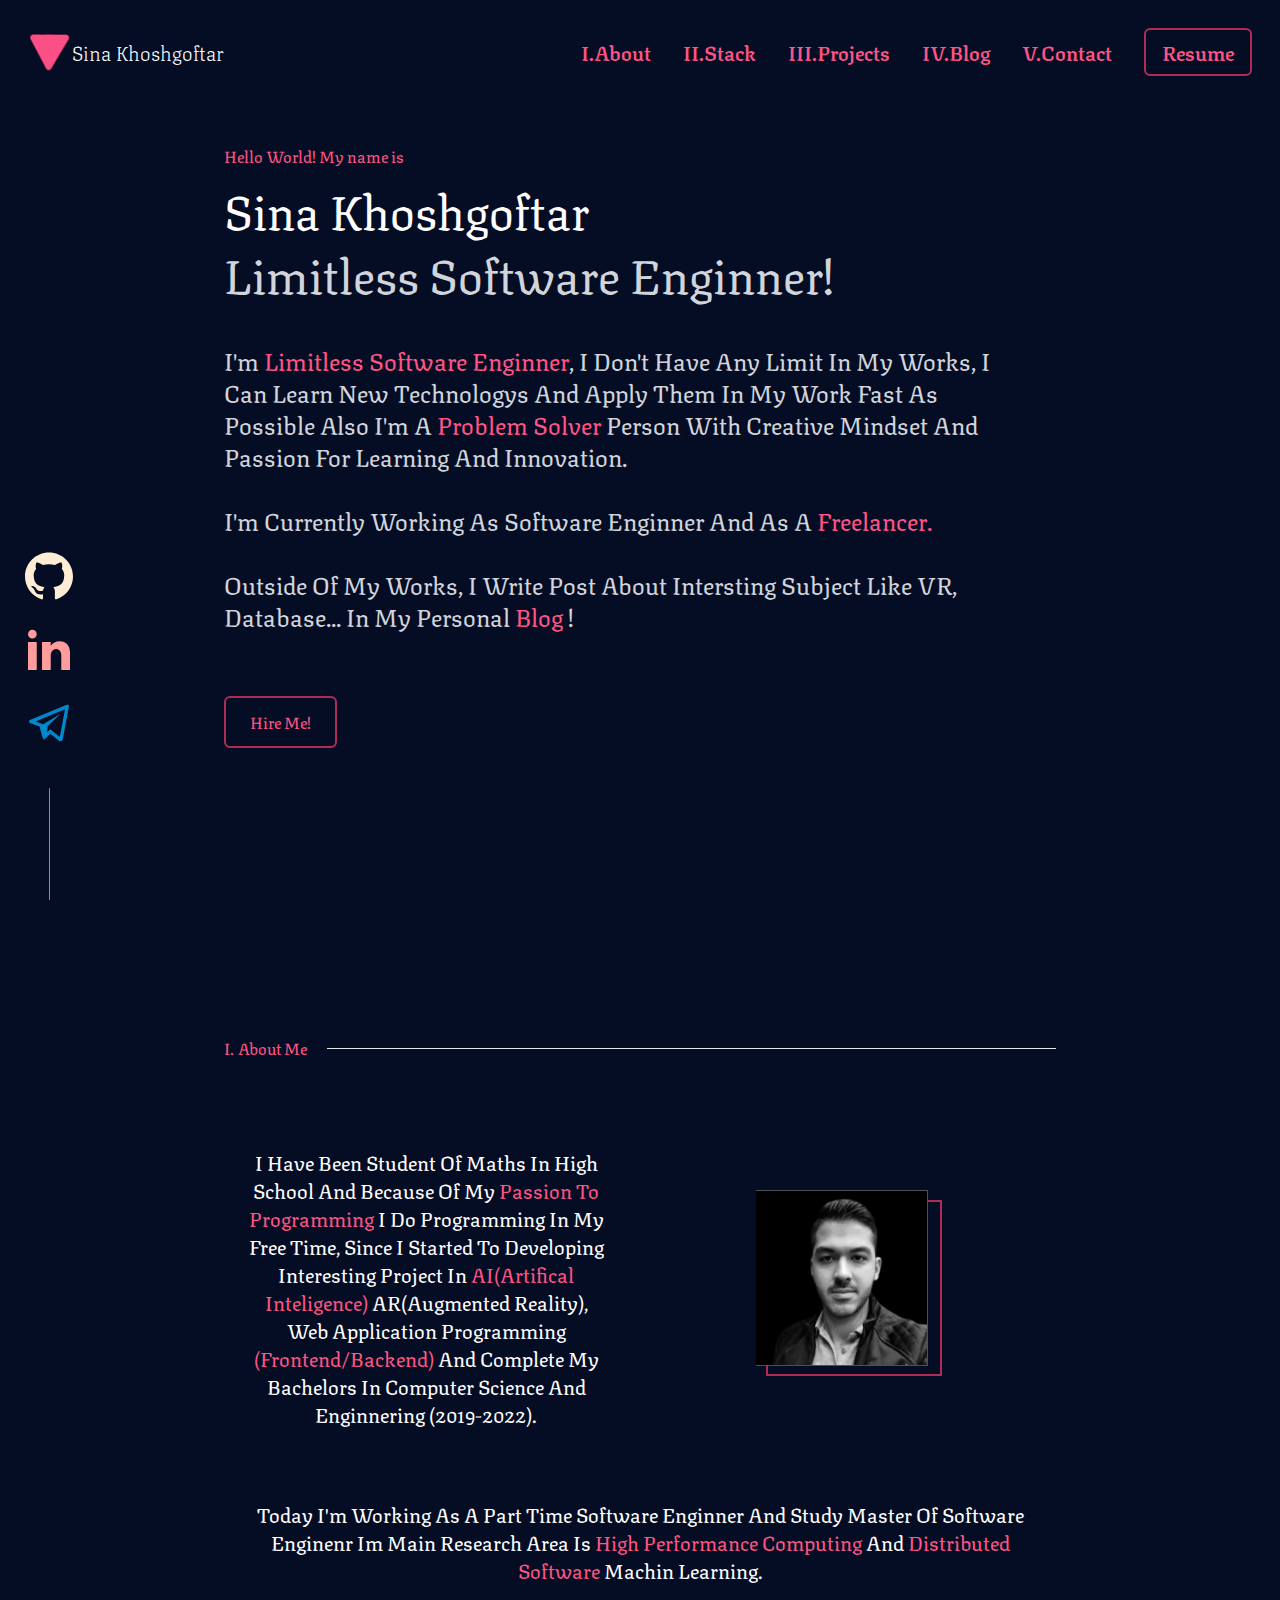
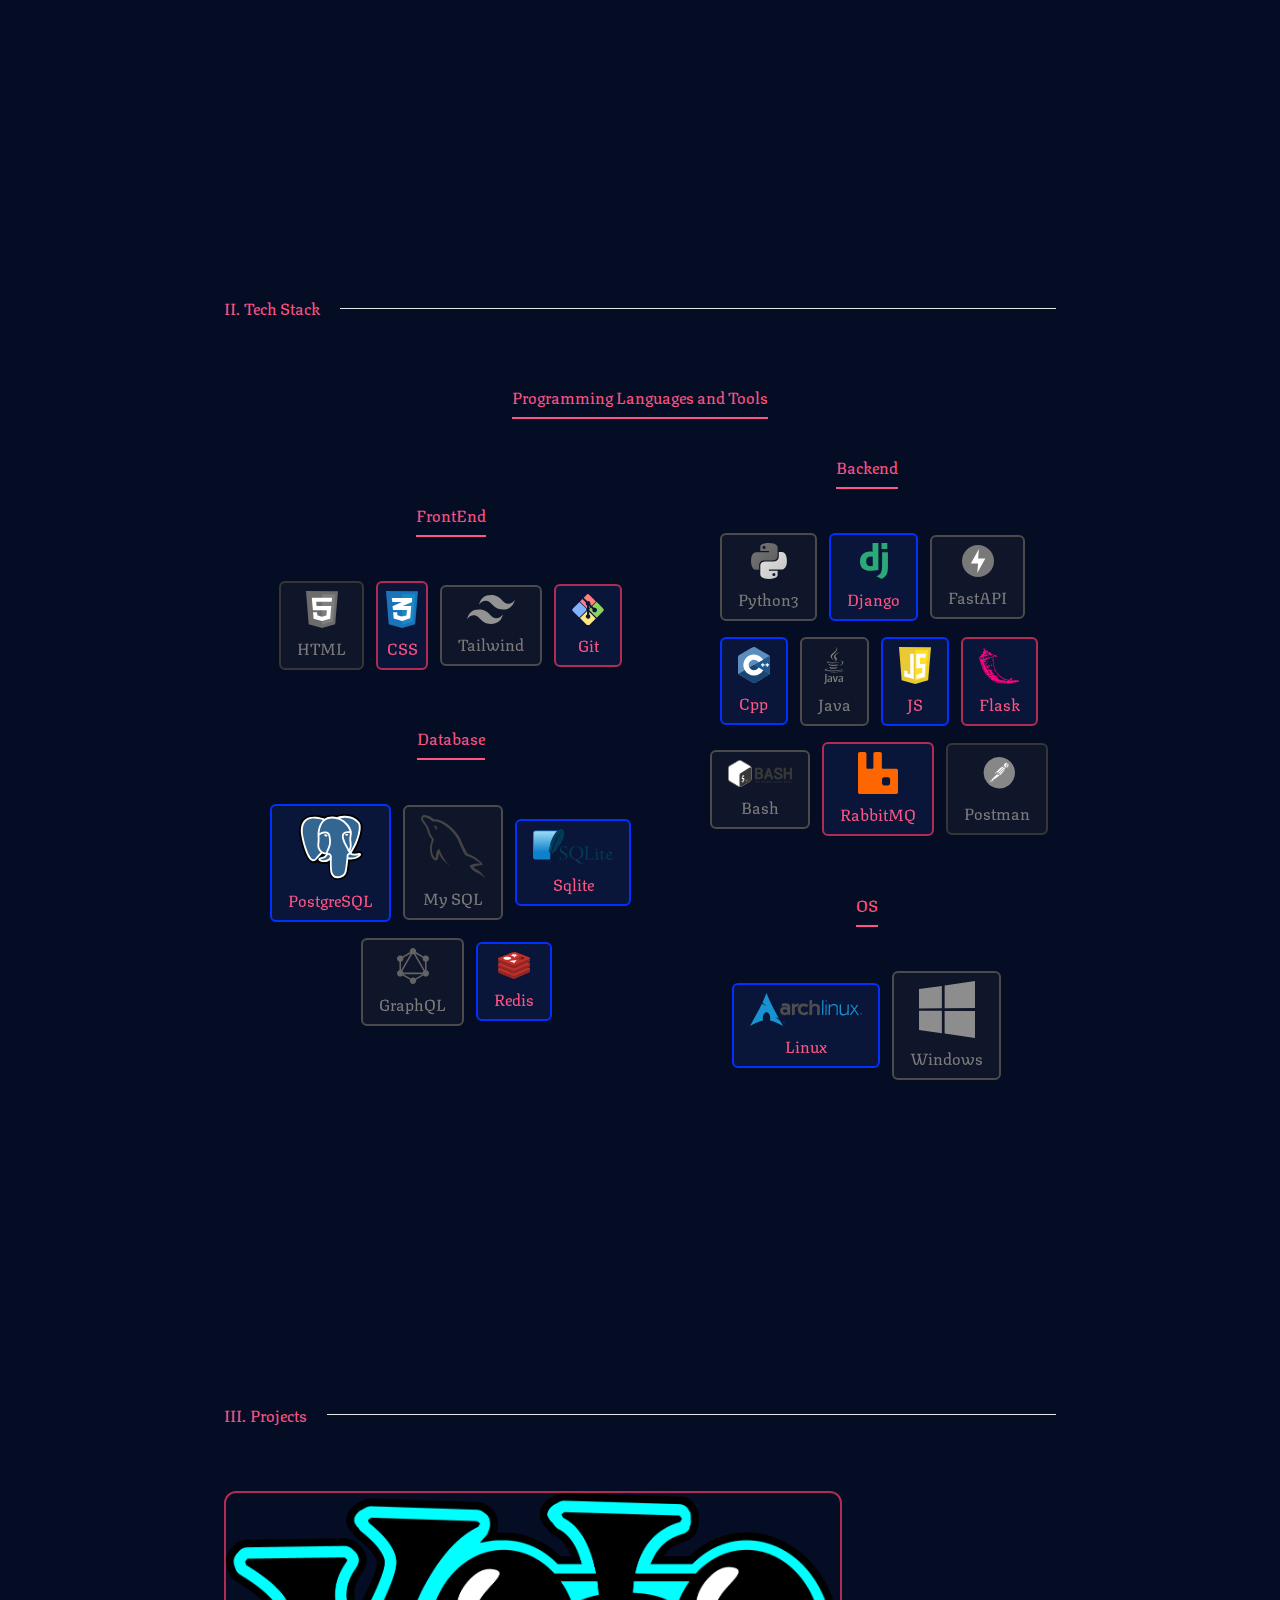
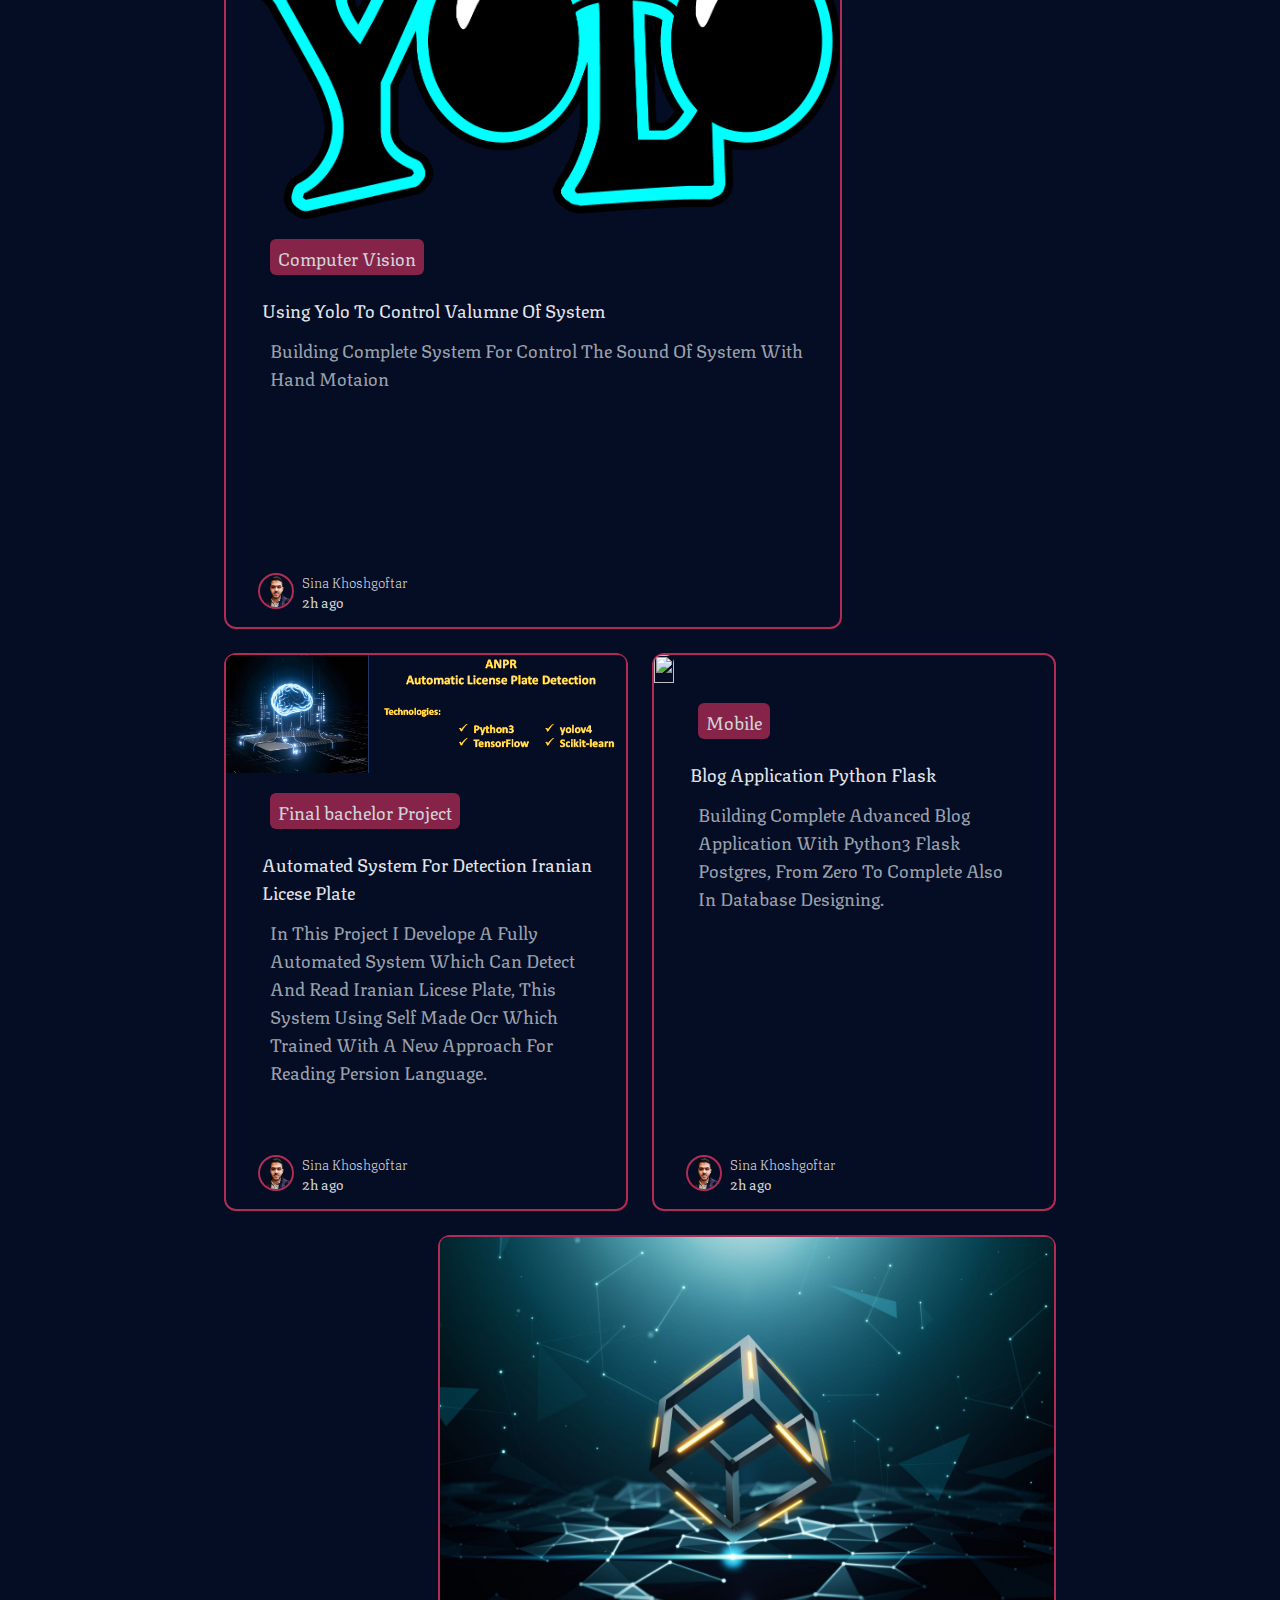
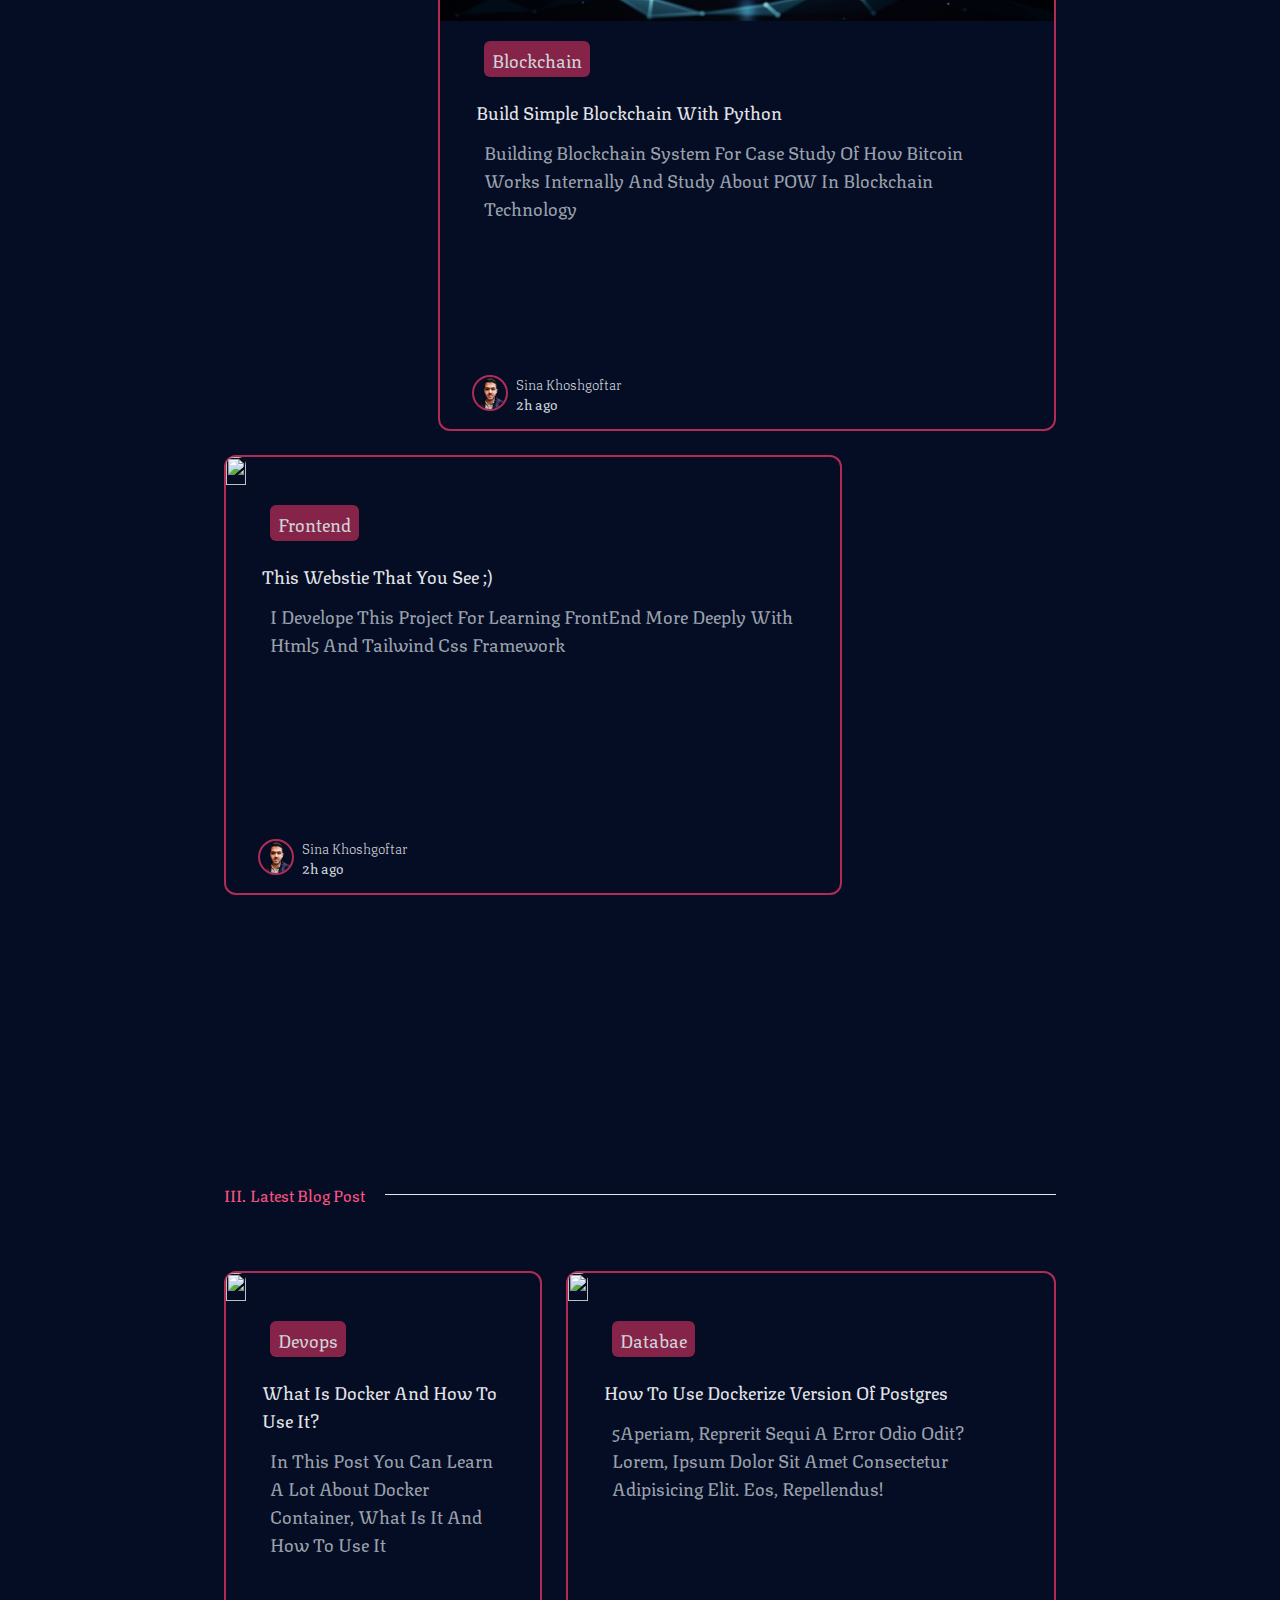
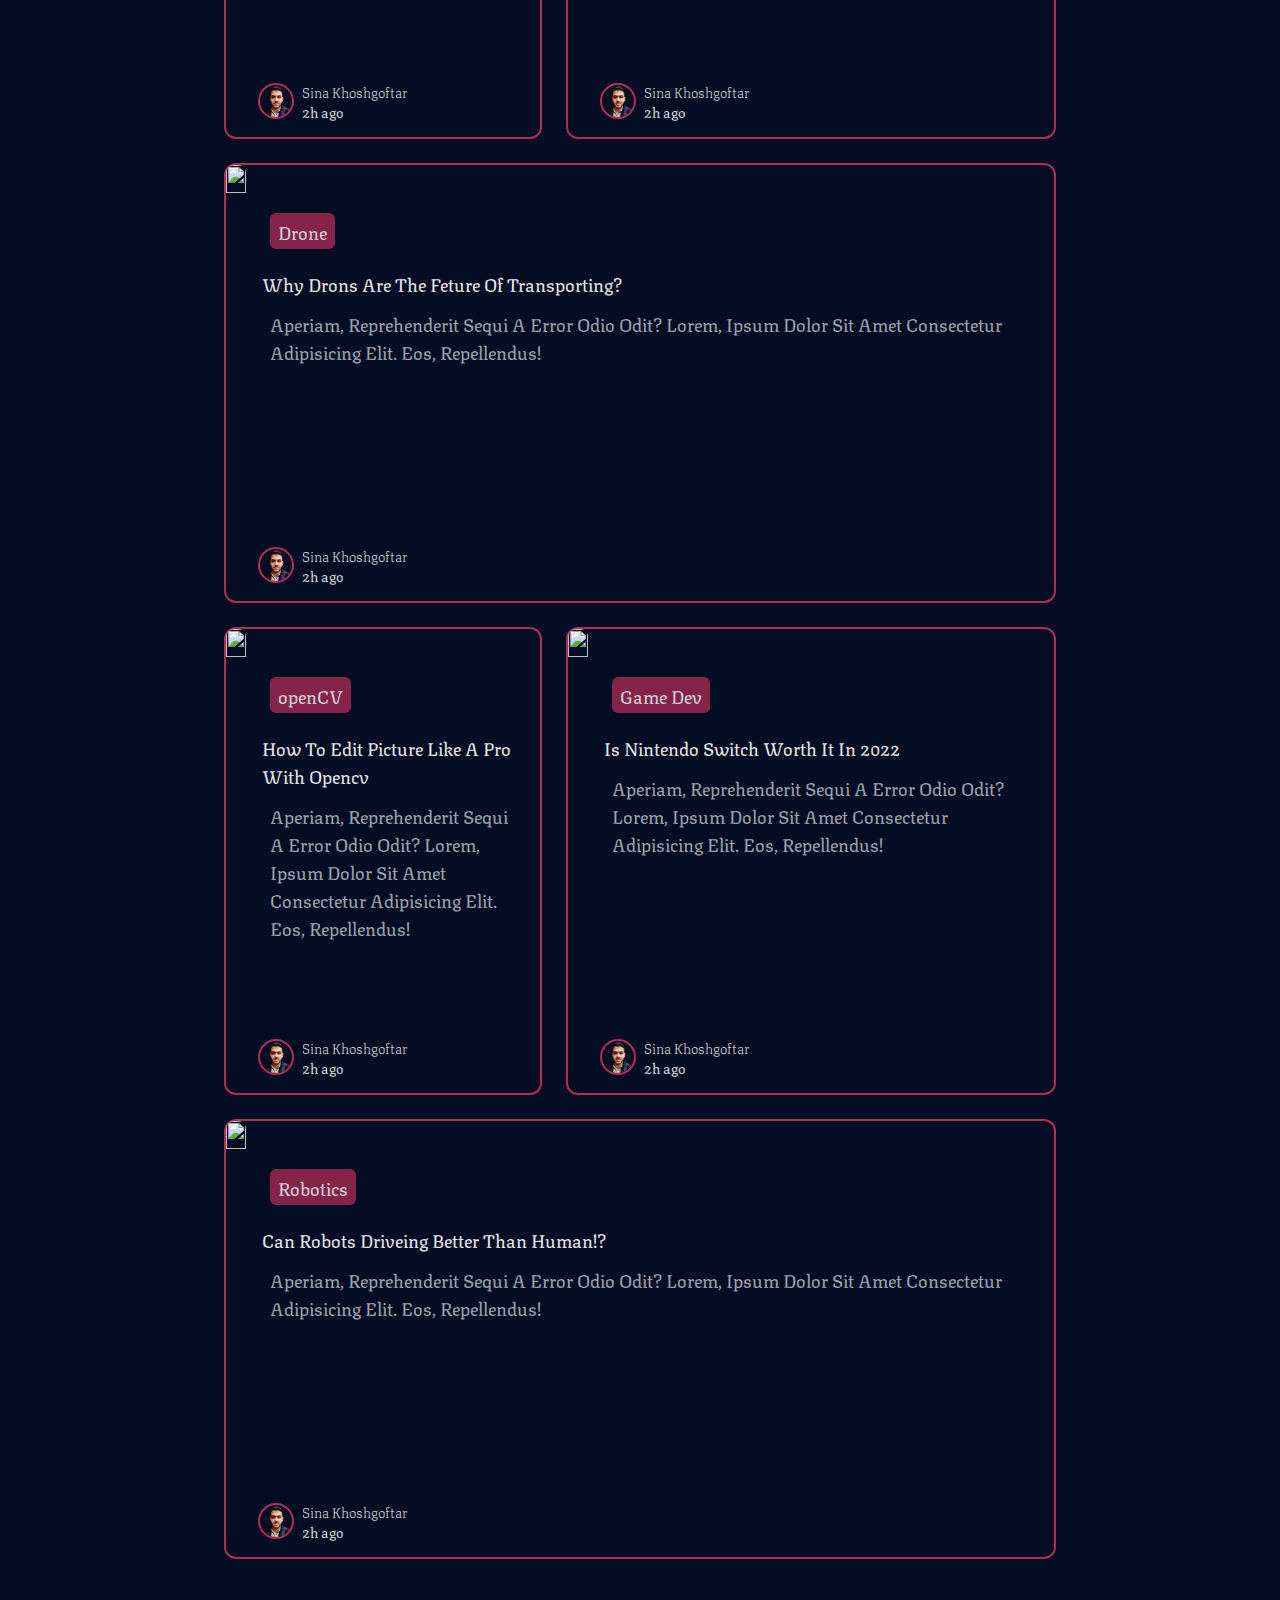
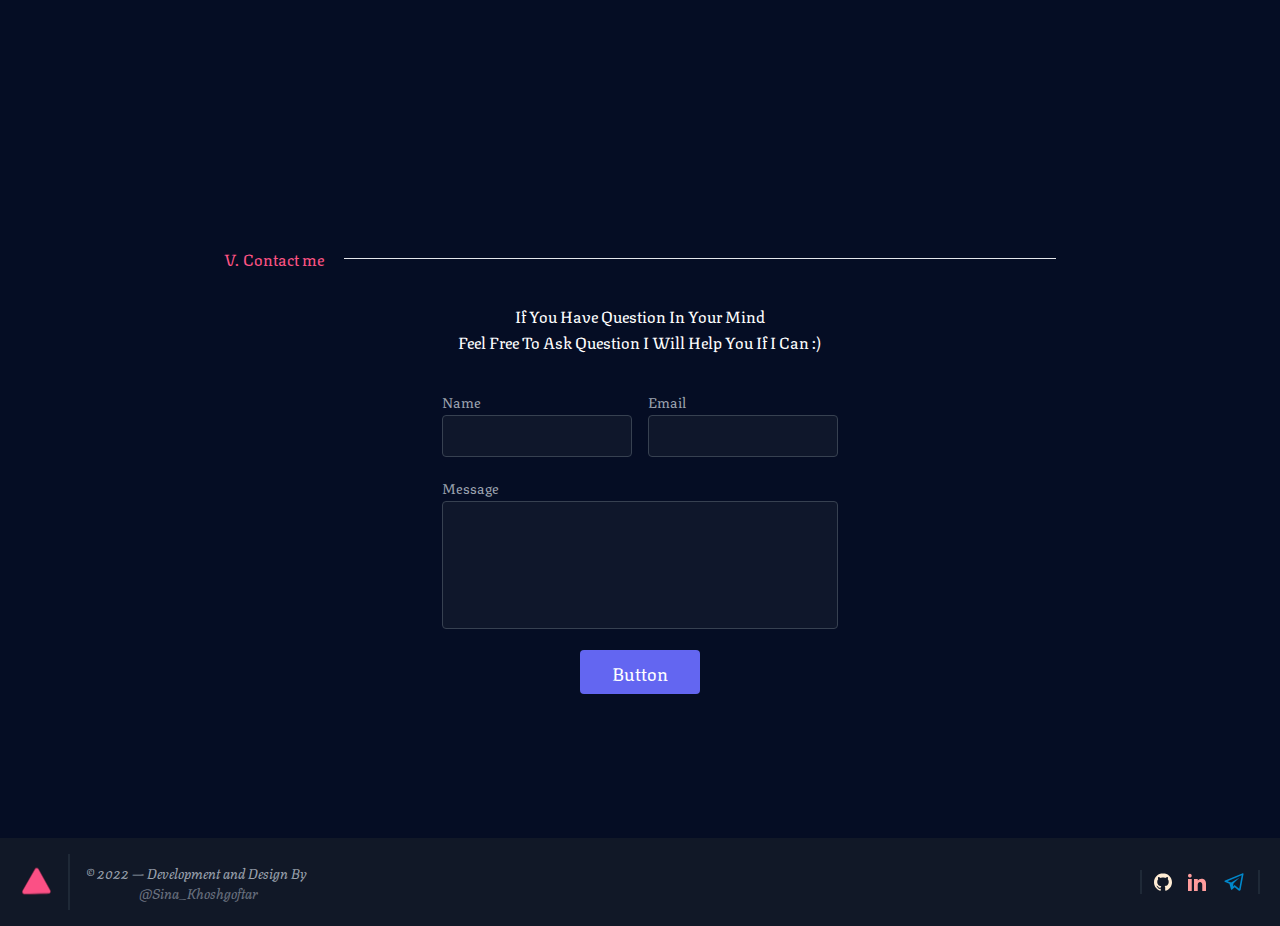
==== commit f4daf5ab: "Fix some miss speeled words and turn off the dark mode button" ====
--- a/index.html
+++ b/index.html
@@ -18,11 +18,11 @@
     <title>Sina Khoshgofar | Software Enginner</title>
 </head>
 
-<body class="dark:bg-sinabackgroundcolor antialiased font-Yusei-Magic">
+<body class="dark:bg-sinabackgroundcolor  font-Yusei-Magic">
     <!-- navigation componenet -->
     <div class="text-lg font-Yusei-Magic
                 lg:text-xl lg:font-Yusei-Magic
-                3xl:max-w-screen-3xl 3xl:mx-auto antialiased
+                3xl:max-w-screen-3xl 3xl:mx-auto 
                 z-50">
 
         <!-- navigation -->
@@ -102,7 +102,7 @@
 
                 <!-- mobile menu Container -->
                 <div class="flex flex-row justify-between p-5">
-                    <!-- Darkmode Button Mobile -->
+                    <!-- Darkmode Button Mobile
                     <button class="dark-mode-button  focus:outline-none  dark:text-white mt-3 mr-1">
                         <svg class="hover:scale-125 transition duration-300 " width="25pt" height="25pt"
                         viewBox="0 0 468 470" version="1.1" xmlns="http://www.w3.org/2000/svg">
@@ -130,7 +130,7 @@
                         </g>
                     </svg>
                         
-                    </button>
+                    </button> -->
 
 
                     <!-- mobile menu close button -->
@@ -188,7 +188,7 @@
                         </li>
 
                         <li class="mt-12 ">
-                            <a href="https://github.com/sinakgt/portfolio/Resume.pdf"
+                            <a href="https://github.com/sinaKGT/portfolio/raw/main/Resume.pdf"
                                 class="border-2 border-sinapinkbordercolor
                                        px-4 py-2
                                        rounded-md
@@ -262,7 +262,7 @@
             <!-- End Telegram Link -->
 
             <!-- DarkMode Button Link -->
-            <li class="dark-mode-button mt-7">
+            <!-- <li class="dark-mode-button mt-7">
                 <svg class="hover:scale-125 transition duration-300 " width="42pt" height="42pt"
                         viewBox="0 0 468 470" version="1.1" xmlns="http://www.w3.org/2000/svg">
                         <g id="#050d24ff">
@@ -288,7 +288,7 @@
                                 d=" M 231.25 410.24 C 240.22 408.40 249.60 415.75 249.92 424.90 C 250.07 432.63 250.04 440.36 249.94 448.09 C 249.77 456.02 242.85 462.97 234.95 463.30 C 226.39 464.01 218.23 456.74 218.06 448.15 C 217.93 440.71 218.00 433.28 218.02 425.84 C 217.94 418.34 223.85 411.41 231.25 410.24 Z" />
                         </g>
                     </svg>
-            </li>
+            </li> -->
             <!-- End DarkMode Button Link -->
 
             <!-- Botton Link Of social media -->
@@ -301,7 +301,7 @@
     <!-- End social Media -->
 
     <!-- Main Section of Page -->
-    <div class="lg:px-36 lg:my-0 lg:mx-20 lg:pr-36
+    <div class="lg:px-36 lg:my-0 lg:mx-20 lg:pr-36 font-Yusei-Magic
                 3xl:max-w-screen-3xl 3xl:mx-auto">
 
         <!-- Introduction Section -->
@@ -352,7 +352,7 @@
             <!-- Hire Me Button -->
             <div
                 class="2xl:text-lg
-                mt-16 w-fit border-2 py-3 px-6 rounded-md border-sinapinkbordercolor transition duration-500 ease-in-out hover:scale-110">
+                       mt-16 w-fit border-2 py-3 px-6 rounded-md border-sinapinkbordercolor transition duration-500 ease-in-out hover:scale-110">
                 <a href="mailto:sinakgt@gmail.com" class="text-sinapinkcolor">Hire Me!</a>
             </div>
             <!-- End Hire Me Button -->
@@ -419,7 +419,8 @@
                                         w-44 h-44
                                         transition duration-700 hover:-translate-x-3 ">
                                 <img src="./Assets/icons/sina.png" alt="sina picture"
-                                    class=" bg-black w-44 h-44 border-sinapinkbordercolor -translate-x-3 -translate-y-3 border-y border-r                        border-gray-500/70 grayscale transition duration-700 hover:-translate-x-3 hover:grayscale-0">
+                                    class=" bg-black w-44 h-44 border-sinapinkbordercolor -translate-x-3 -translate-y-3 border-y border-r
+                                            border-gray-500/70 grayscale transition duration-700 hover:-translate-x-3 hover:grayscale-0">
                             </div>
                     </div>
 
@@ -1052,7 +1053,7 @@
                                 </div>
                                 <!-- Title Div -->
                                 <div class="col-start-1 row-span-1 px-6">
-                                    <h5 class="capitalize dark:text-gray-200 ml-3">Build simple blockhain with python
+                                    <h5 class="capitalize dark:text-gray-200 ml-3">Build simple Blockchain with python
                                     </h5>
                                 </div>
 
@@ -1061,7 +1062,7 @@
                                             px-8 mb-4 h-72 pt-3
                                             text-ellipsis">
                                     <p class="text-gray-700 dark:text-gray-400 capitalize ml-3">
-                                         building blockchain system for case study of how bitcoin works internally and study about profe of stack in
+                                         building blockchain system for case study of how bitcoin works internally and study about POW in
                                         blockchain technology</p>
                                 </div>
 
@@ -1190,7 +1191,7 @@
                             <!-- Image Div -->
                             <div class="col-start-1 row-span-1">
                                 <img class="h-full w-max object-cover rounded-t-lg"
-                                    src="https://miro.medium.com/max/858/1*xzctySmhen3ey_QBglIPyQ.jpeg">
+                                    src="https://wallpapershome.com/images/pages/pic_h/1235.jpg">
                             </div>
 
                             <!-- Tag Div -->
@@ -1246,7 +1247,7 @@
                                 <!-- Image Div -->
                                 <div class="col-start-1 row-span-1">
                                     <img class="h-full w-max object-cover rounded-t-lg"
-                                        src="https://miro.medium.com/max/1400/1*HS1OsFO7ayf_ZUzPus1FCQ.jpeg">
+                                        src="https://wallpapershome.com/images/pages/pic_h/12821.jpg">
                                 </div>
                                 <!-- Tag Div -->
                                 <div class="col-start-1 row-span-1 px-8 mt-4">
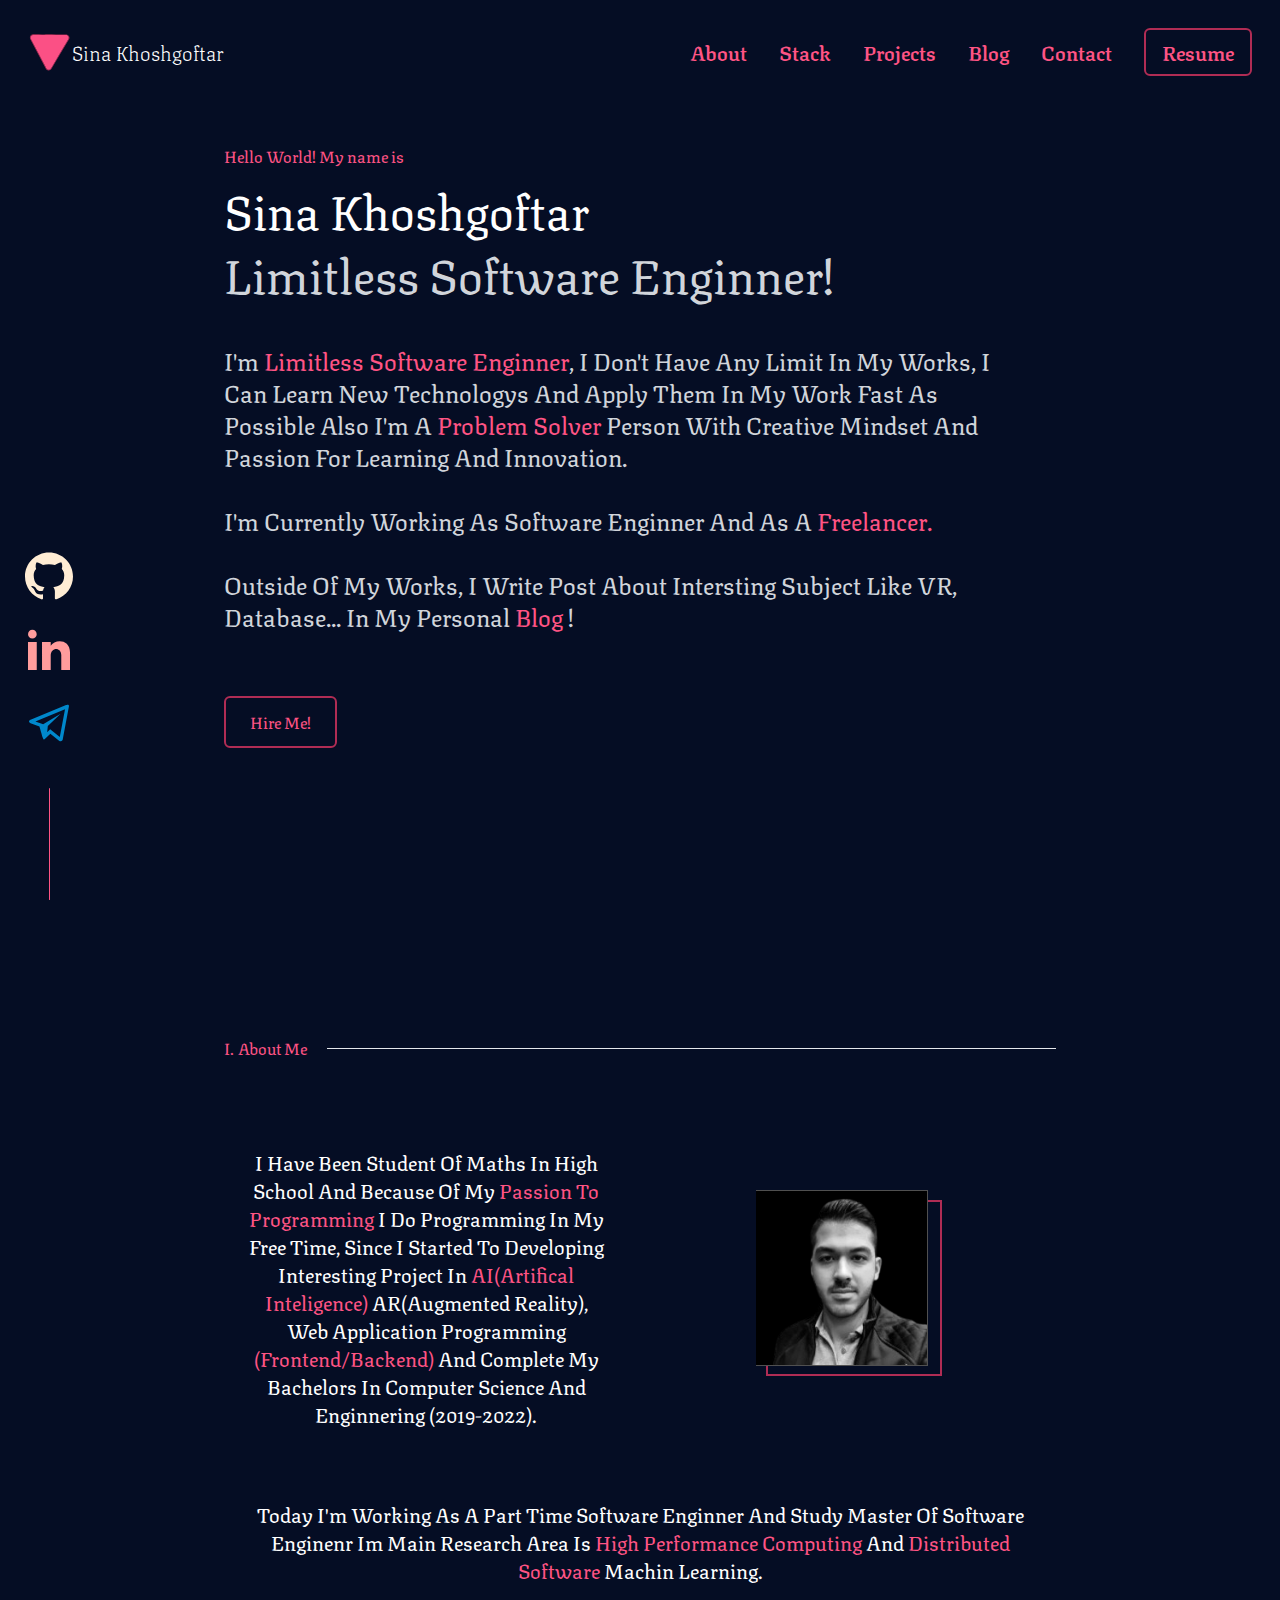
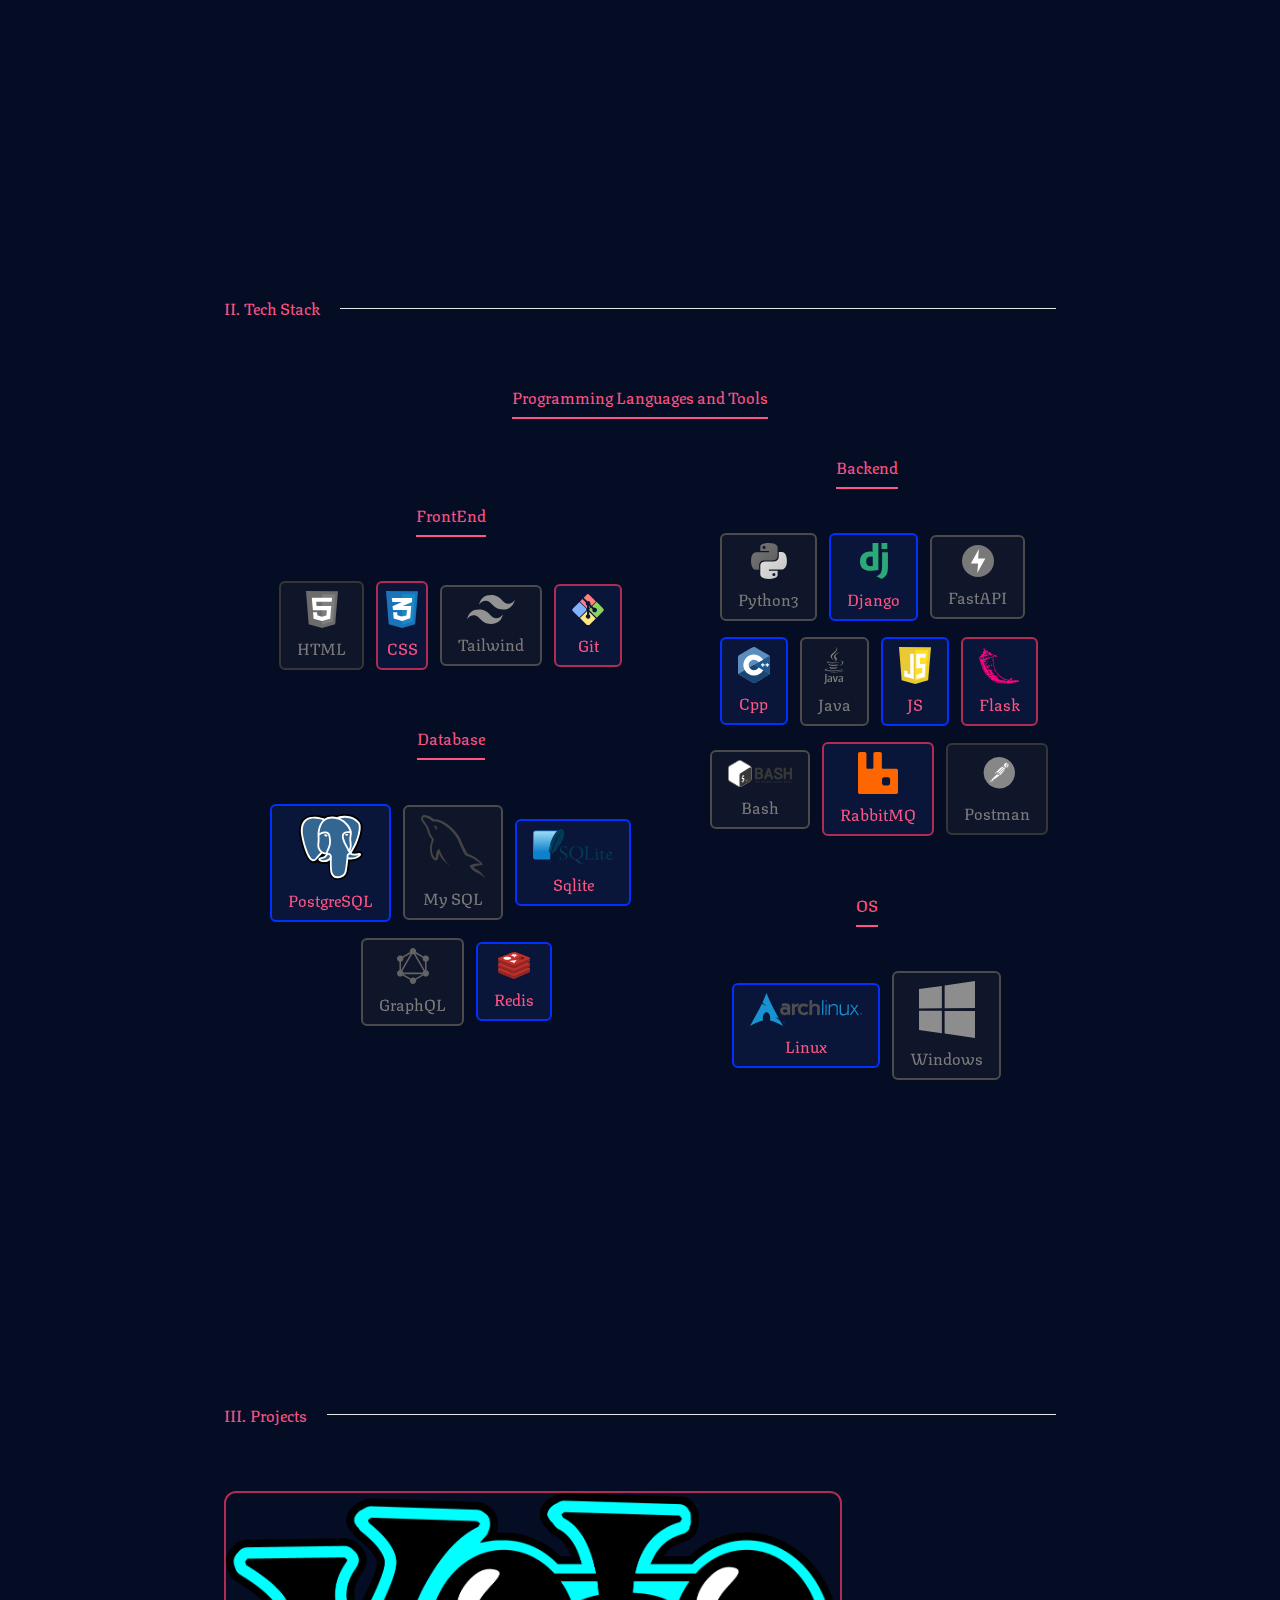
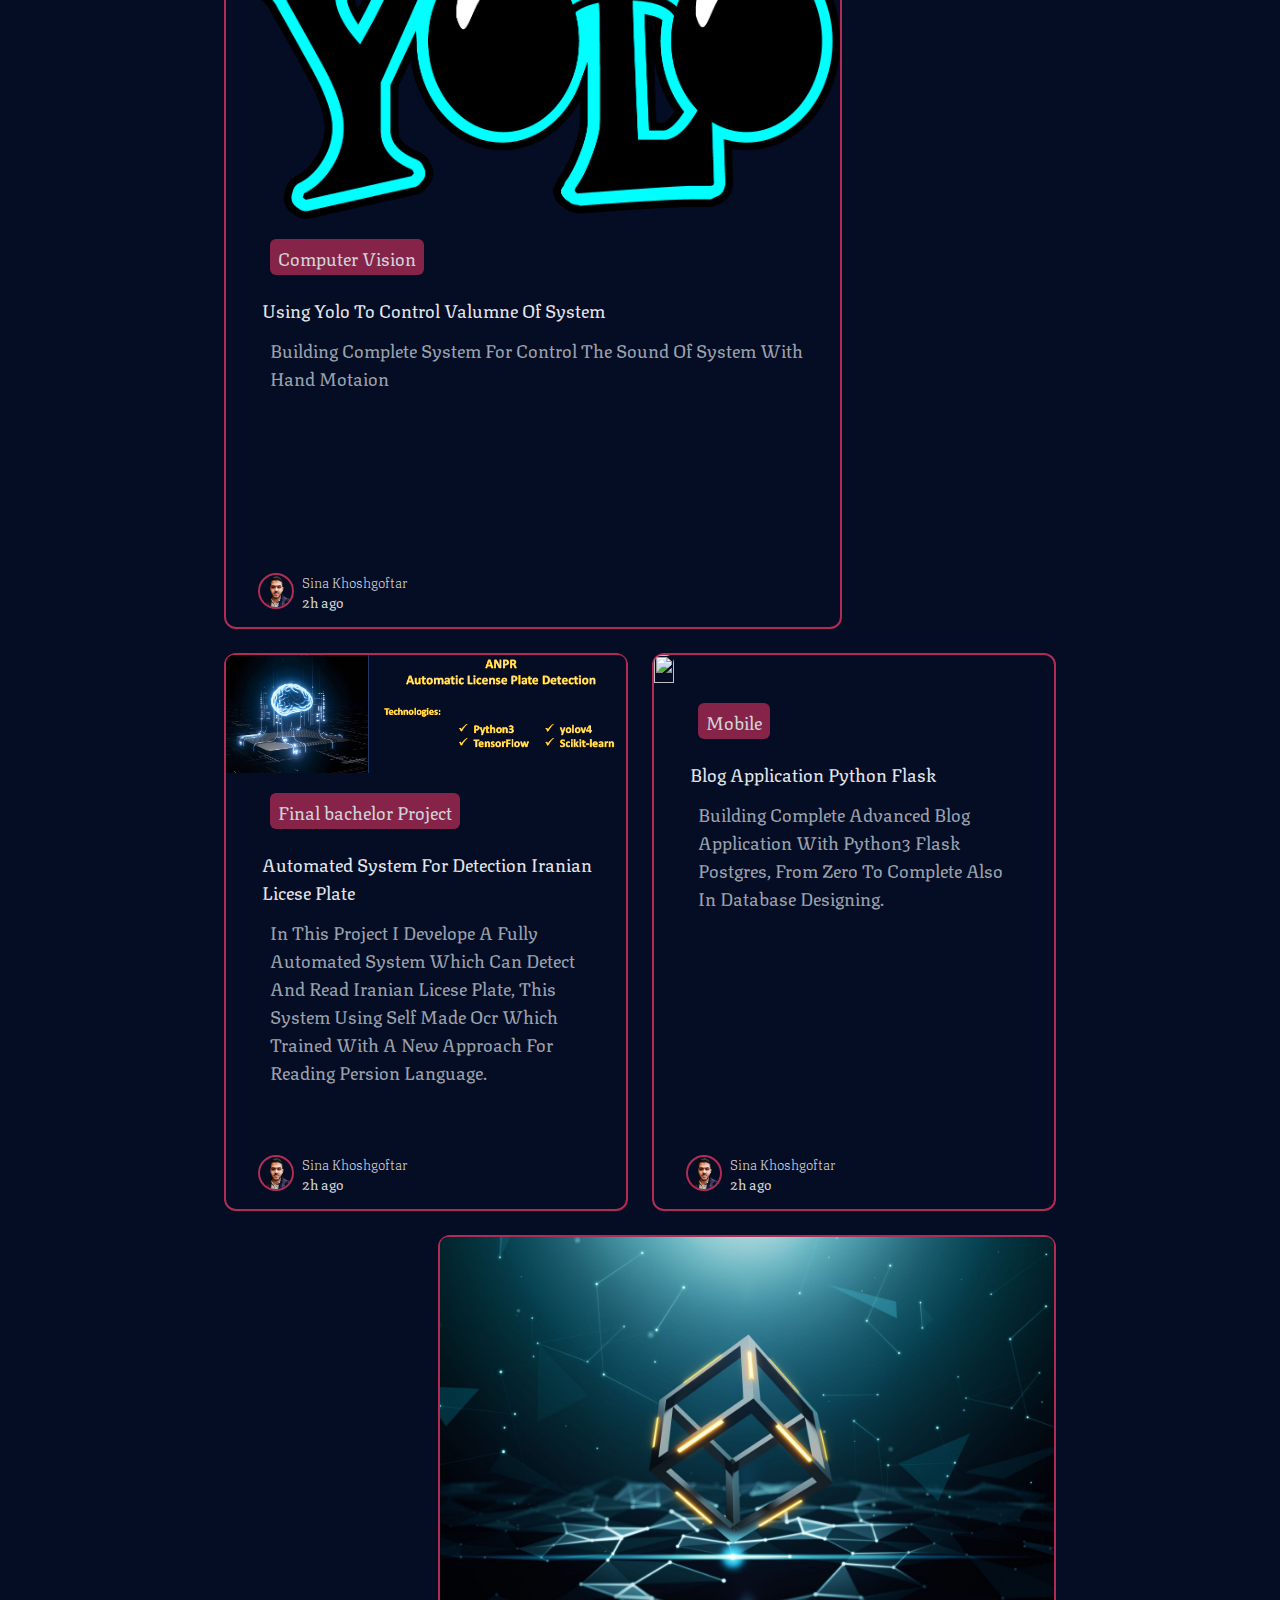
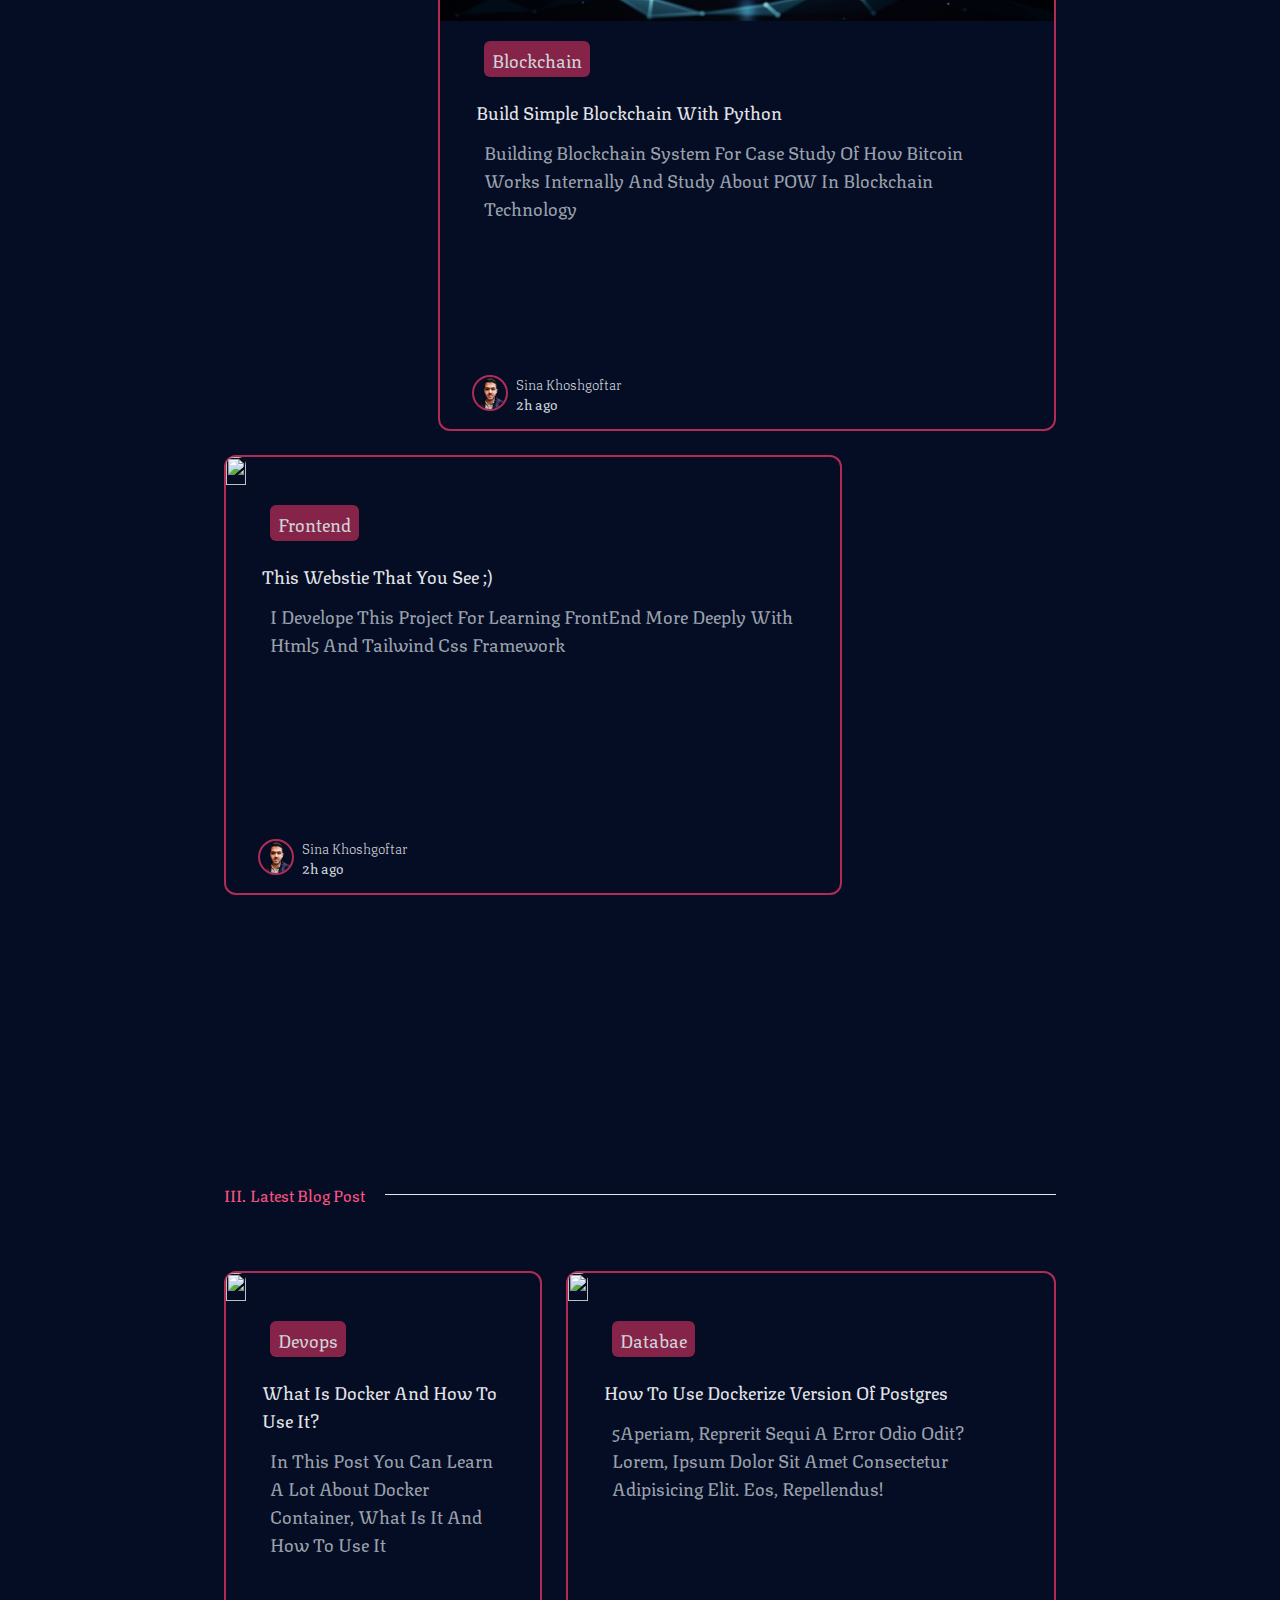
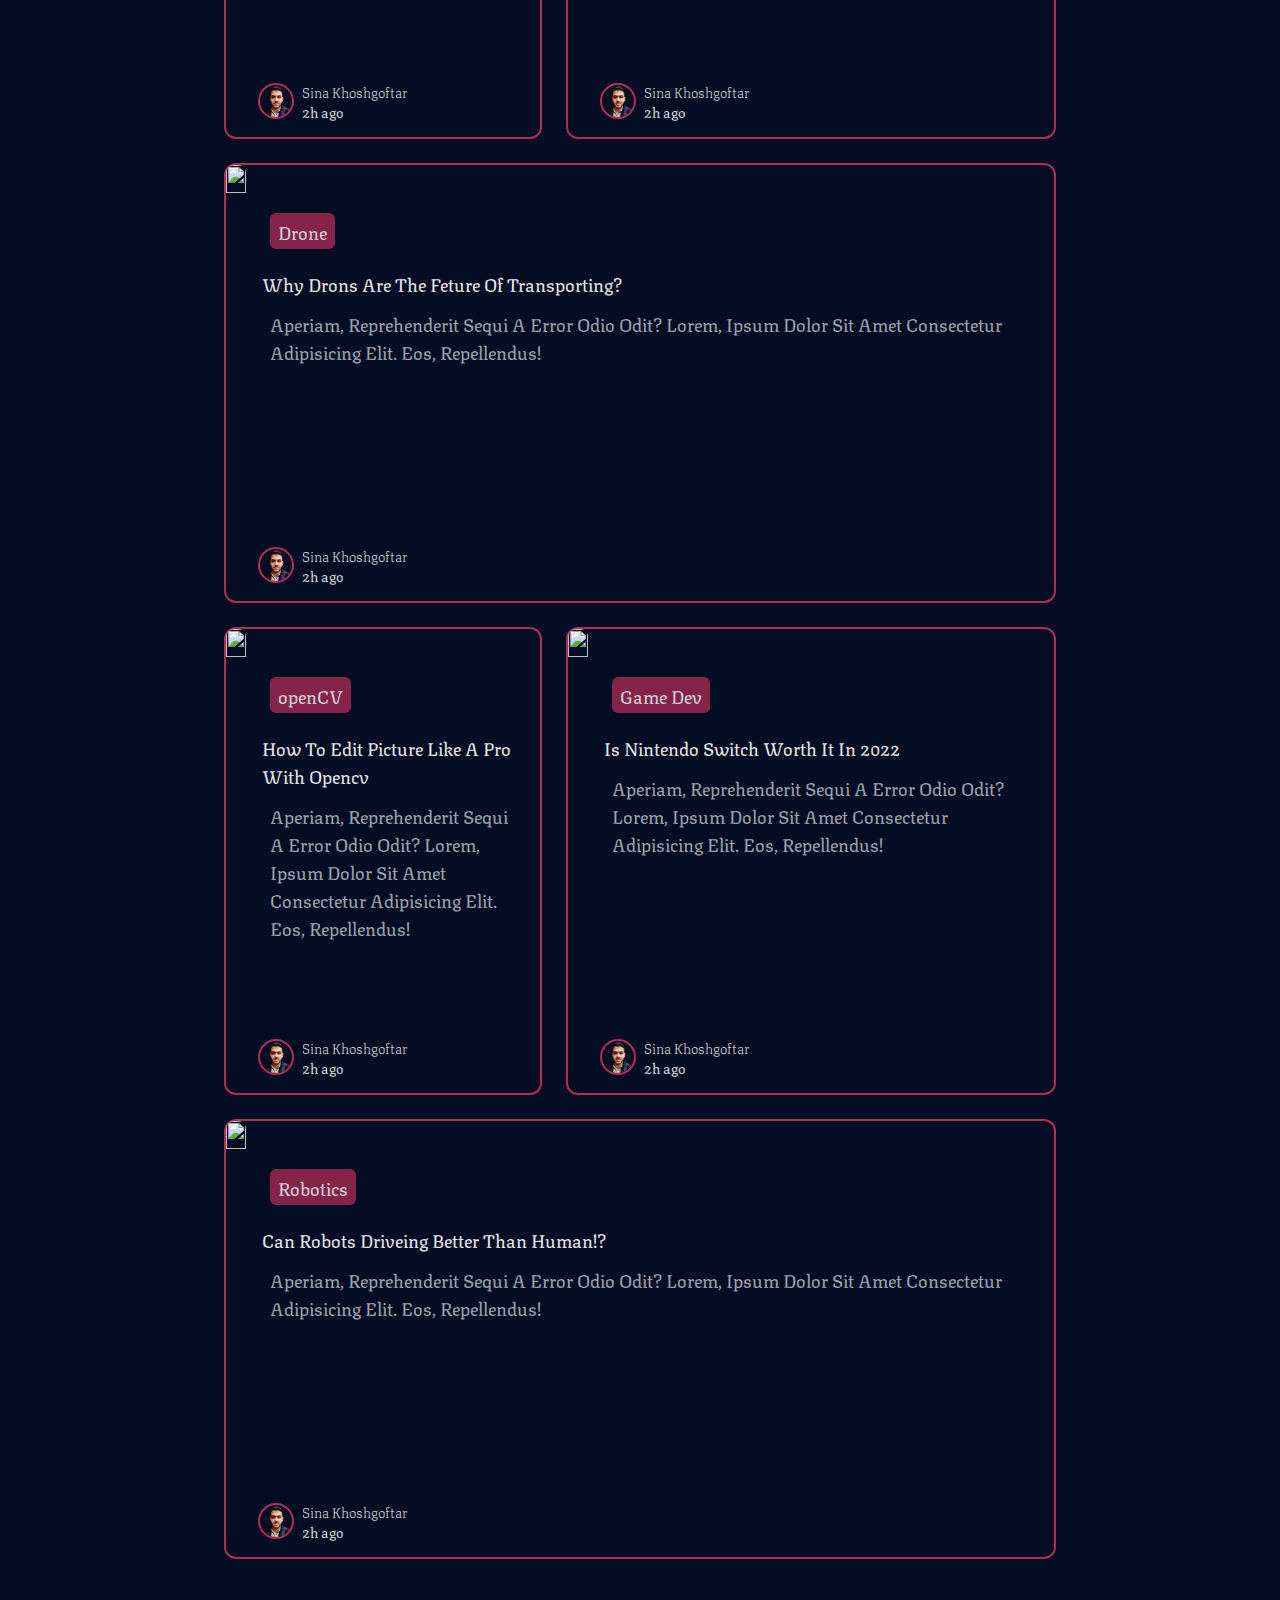
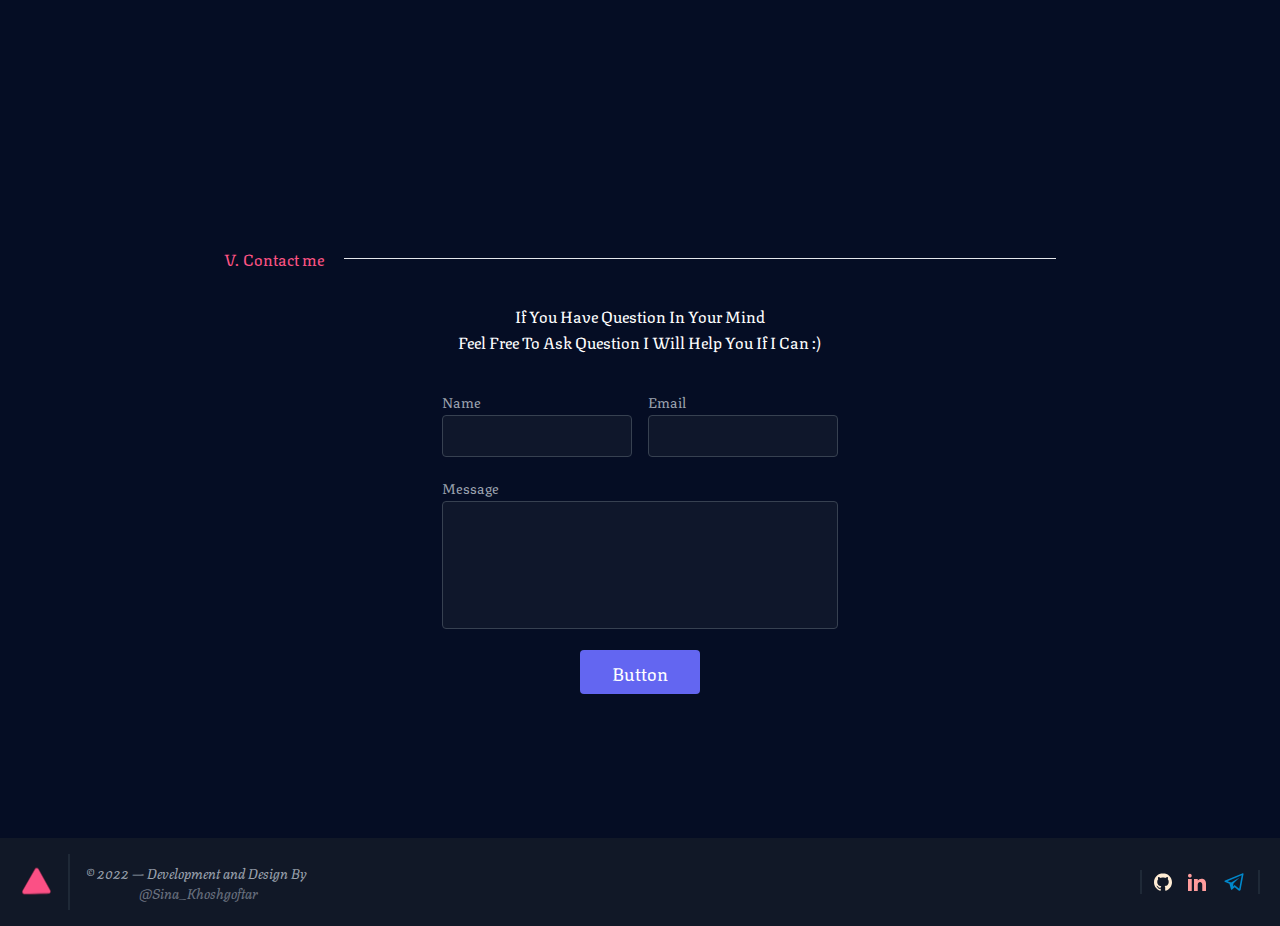
==== commit 7ee85dcc: "Removing number before main manue" ====
--- a/index.html
+++ b/index.html
@@ -41,28 +41,23 @@
 
                 <a href="#about"
                     class="hover:text-sinapinkbordercolor hover:border-b-2 border-sinapinkbordercolor hover:scale-110 duration-500 flex justify-center">
-                    <span class="text-sinapinkcolor">I.</span>
                     About
                 </a>
 
                 <a href="#tech"
                     class="hover:text-sinapinkbordercolor hover:border-b-2 border-sinapinkbordercolor hover:scale-110 duration-500 flex justify-center">
-                    <span class="text-sinapinkcolor">II.</span>
                     Stack</a>
 
                 <a href="#projects"
                     class="hover:text-sinapinkbordercolor hover:border-b-2 border-sinapinkbordercolor hover:scale-110 duration-500 flex justify-center">
-                    <span class="text-sinapinkcolor">III.</span>
                     Projects</a>
 
                 <a href="#blog"
                     class="hover:text-sinapinkbordercolor hover:border-b-2 border-sinapinkbordercolor hover:scale-110 duration-500 flex justify-center">
-                    <span class="text-sinapinkcolor">IV.</span>
                     Blog</a>
 
                 <a href="#contact"
                     class="hover:text-sinapinkbordercolor hover:border-b-2 border-sinapinkbordercolor hover:scale-110 duration-500 flex justify-center ">
-                    <span class="text-sinapinkcolor">V.</span>
                     Contact</a>
 
                 <a href="https://raw.githubusercontent.com/sinaKGT/portfolio/main/Resume.pdf"
@@ -101,7 +96,7 @@
                         z-50">
 
                 <!-- mobile menu Container -->
-                <div class="flex flex-row justify-between p-5">
+                <div class="flex flex-row justify-end p-5">
                     <!-- Darkmode Button Mobile
                     <button class="dark-mode-button  focus:outline-none  dark:text-white mt-3 mr-1">
                         <svg class="hover:scale-125 transition duration-300 " width="25pt" height="25pt"
@@ -935,8 +930,7 @@
                                 </div>
                                 <!-- Tag Div -->
                                 <div class="col-start-1 row-span-1 px-8 mt-4">
-                                    <h4 class="bg-sinapinkcolor dark:bg-sinapinkbordercolor/75 text-white dark:text-gray-300 
-                                                        shadow-sm  inline-block  mb-5  mt-1 px-2 py-1 rounded-md ml-3">
+                                    <h4 class="bg-sinapinkcolor dark:bg-sinapinkbordercolor/75 text-white dark:text-gray-300  shadow-sm  inline-block  mb-5  mt-1 px-2 py-1 rounded-md ml-3">
                                         Final bachelor Project</h4>
                                 </div>
                                 <!-- Title Div -->
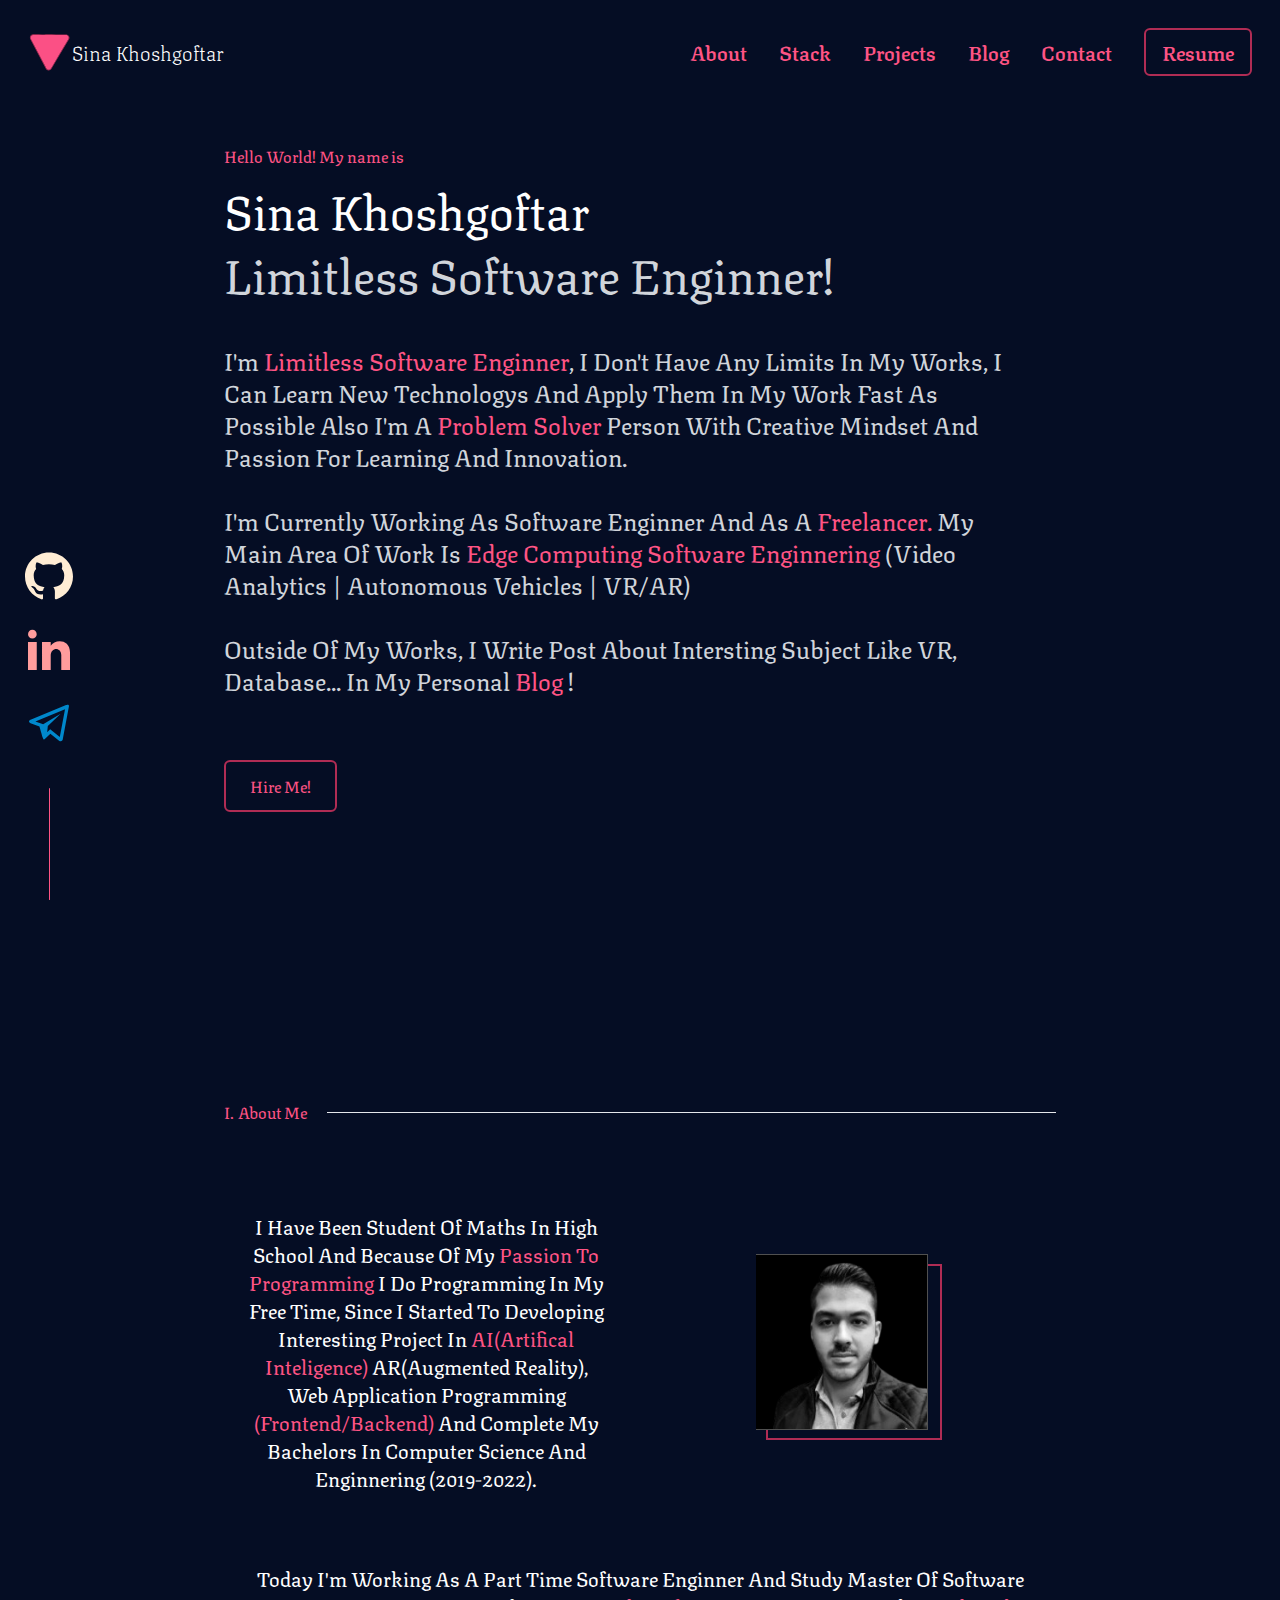
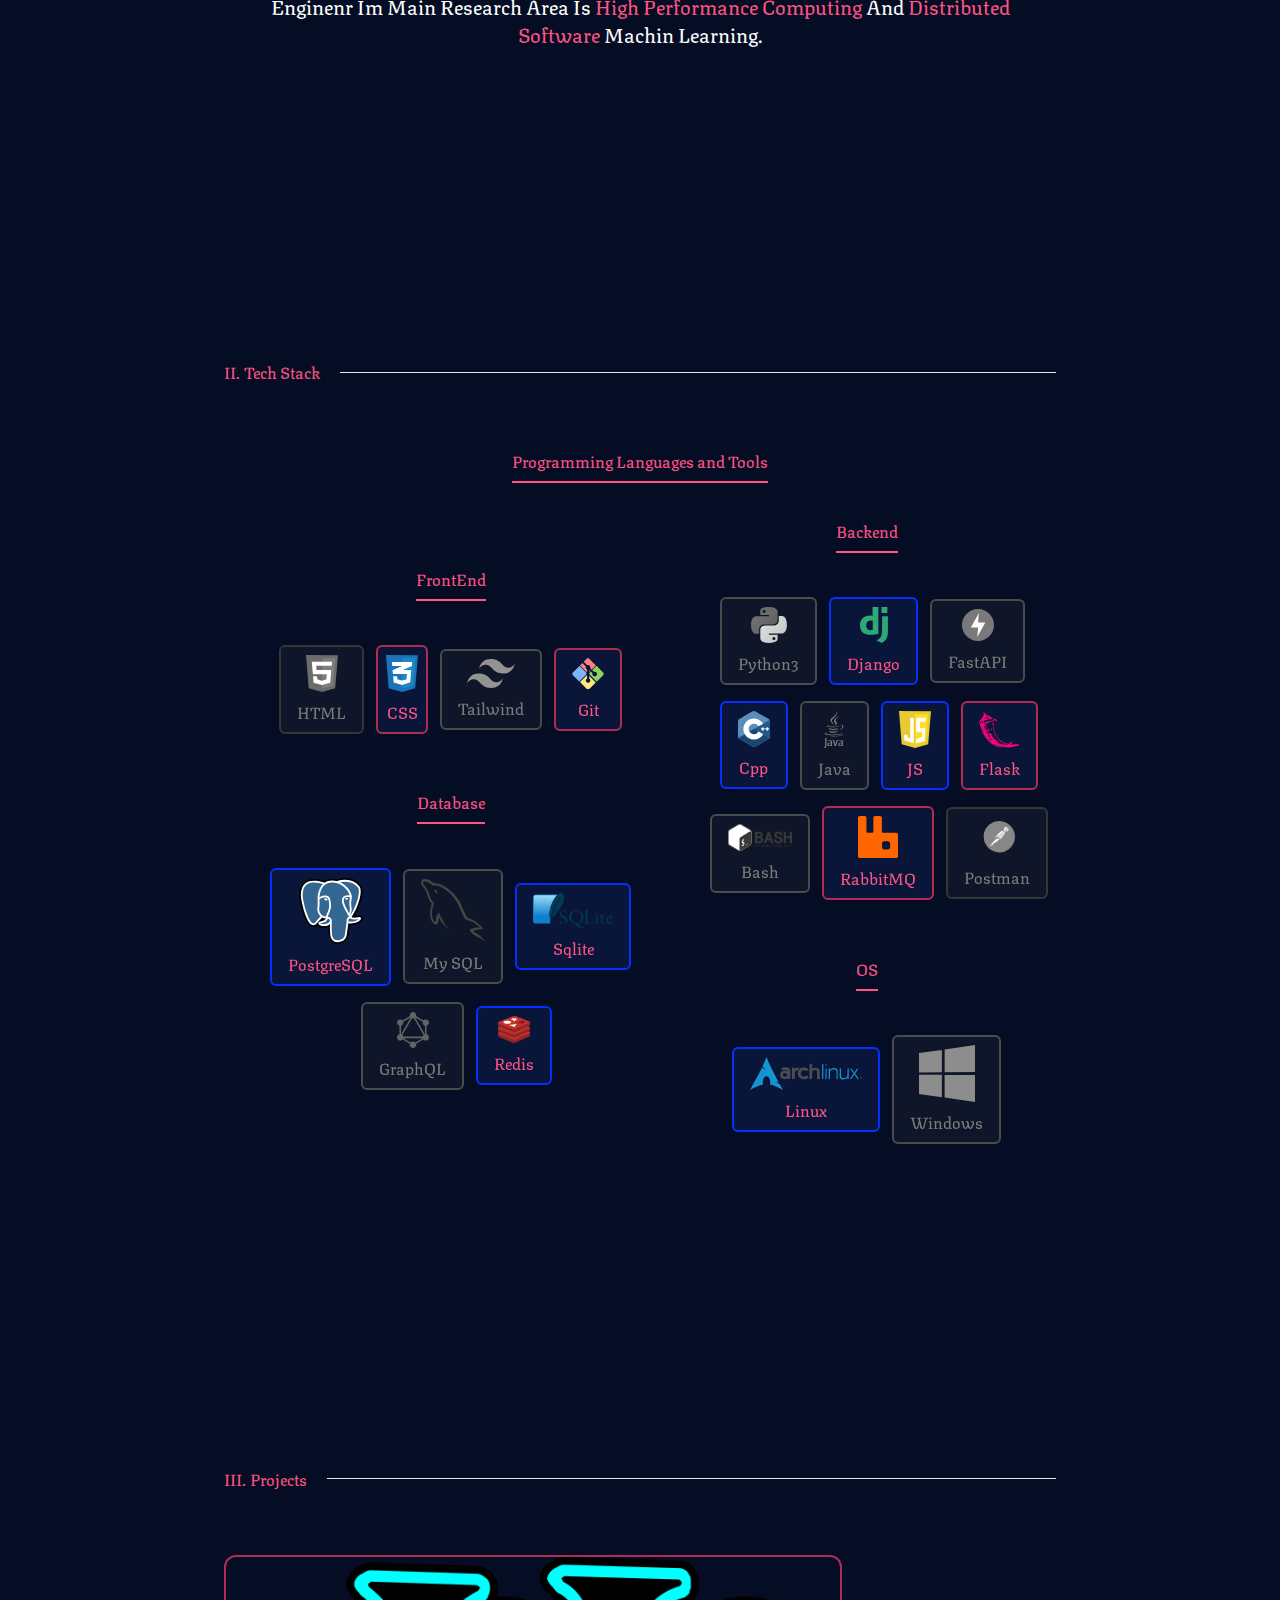
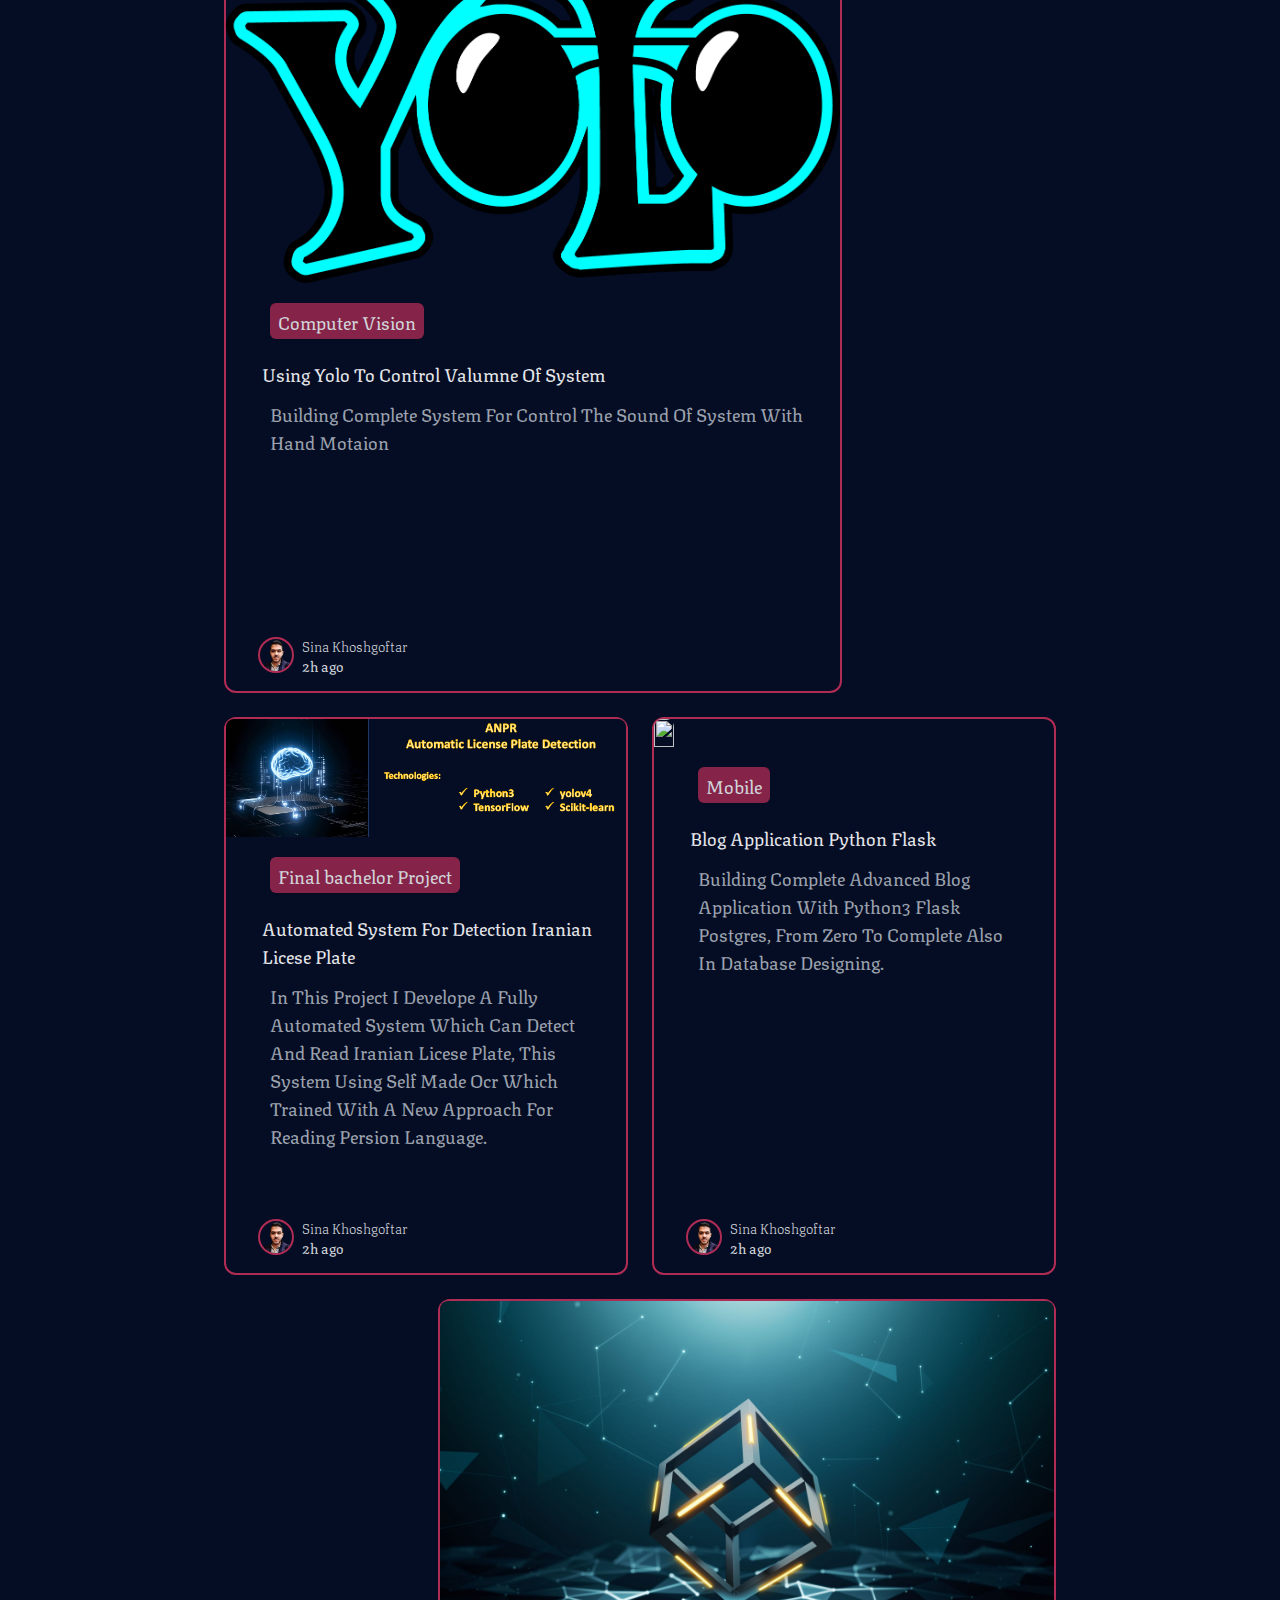
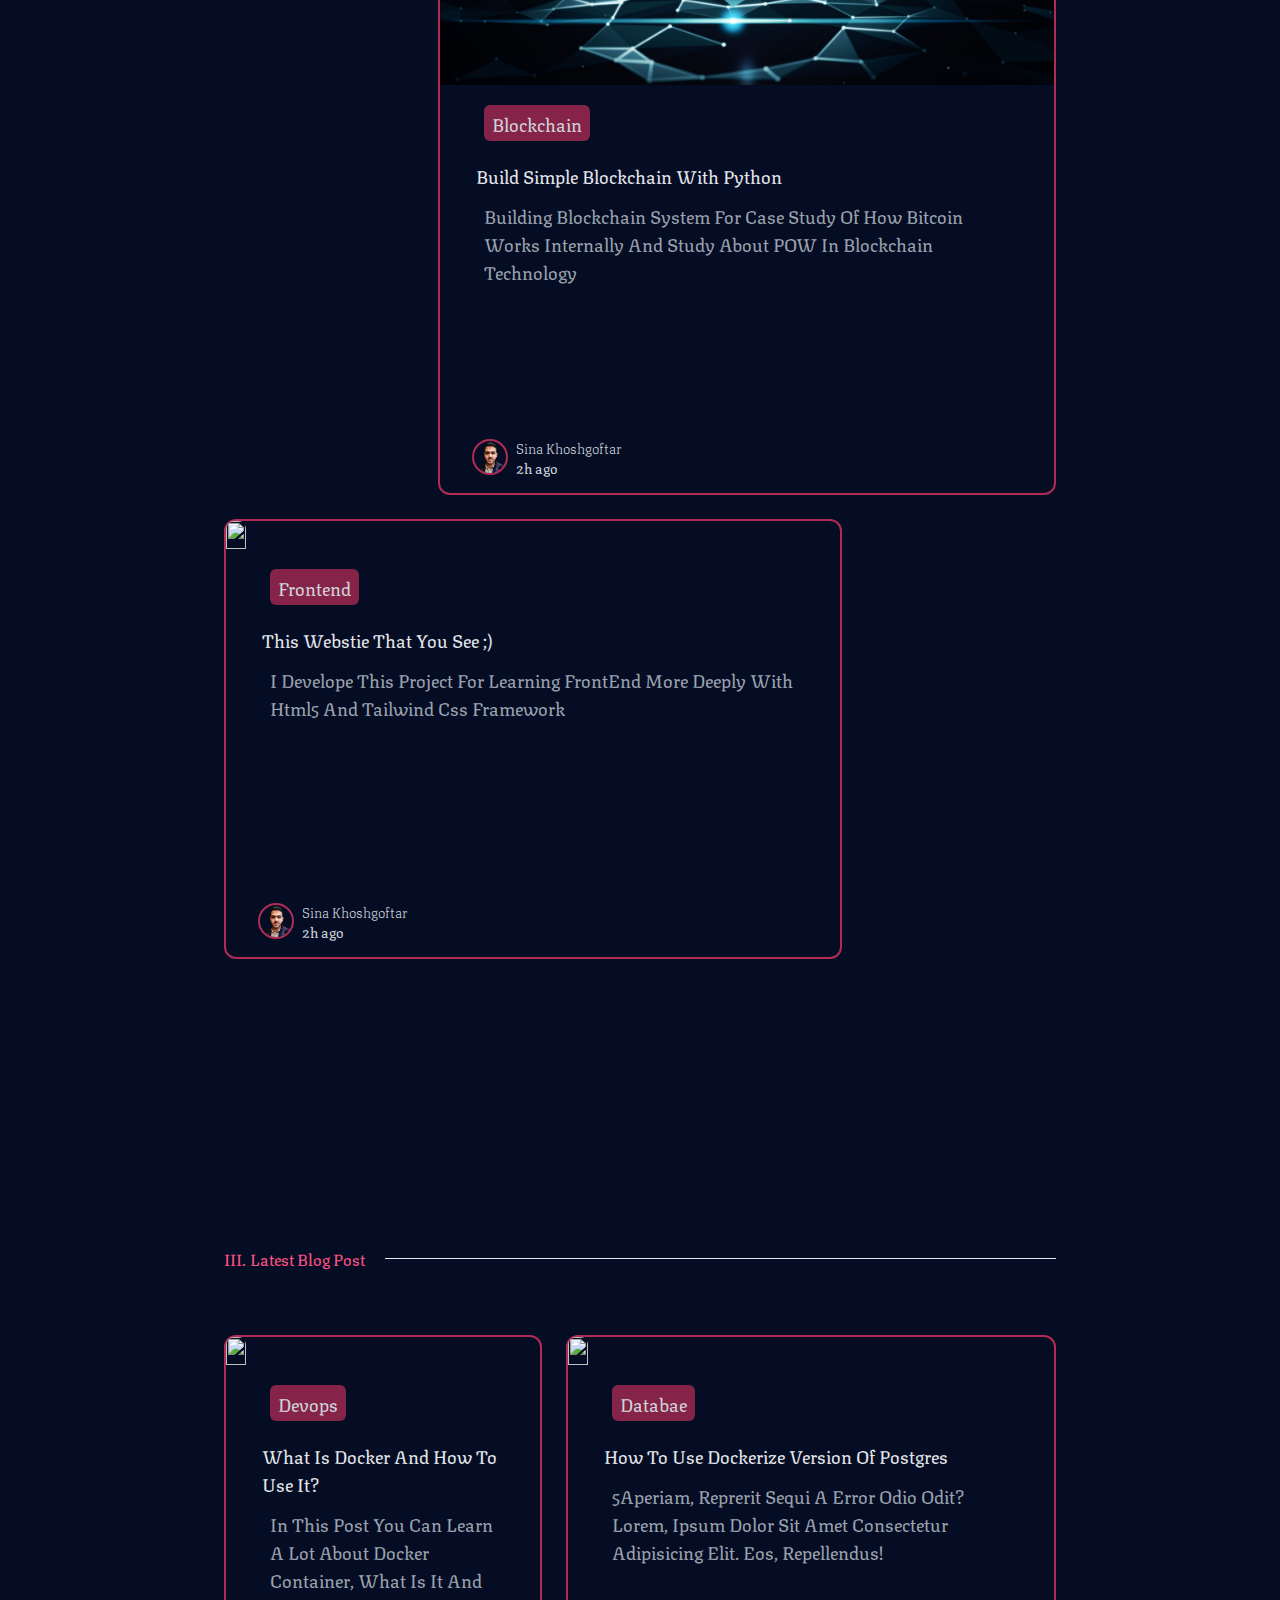
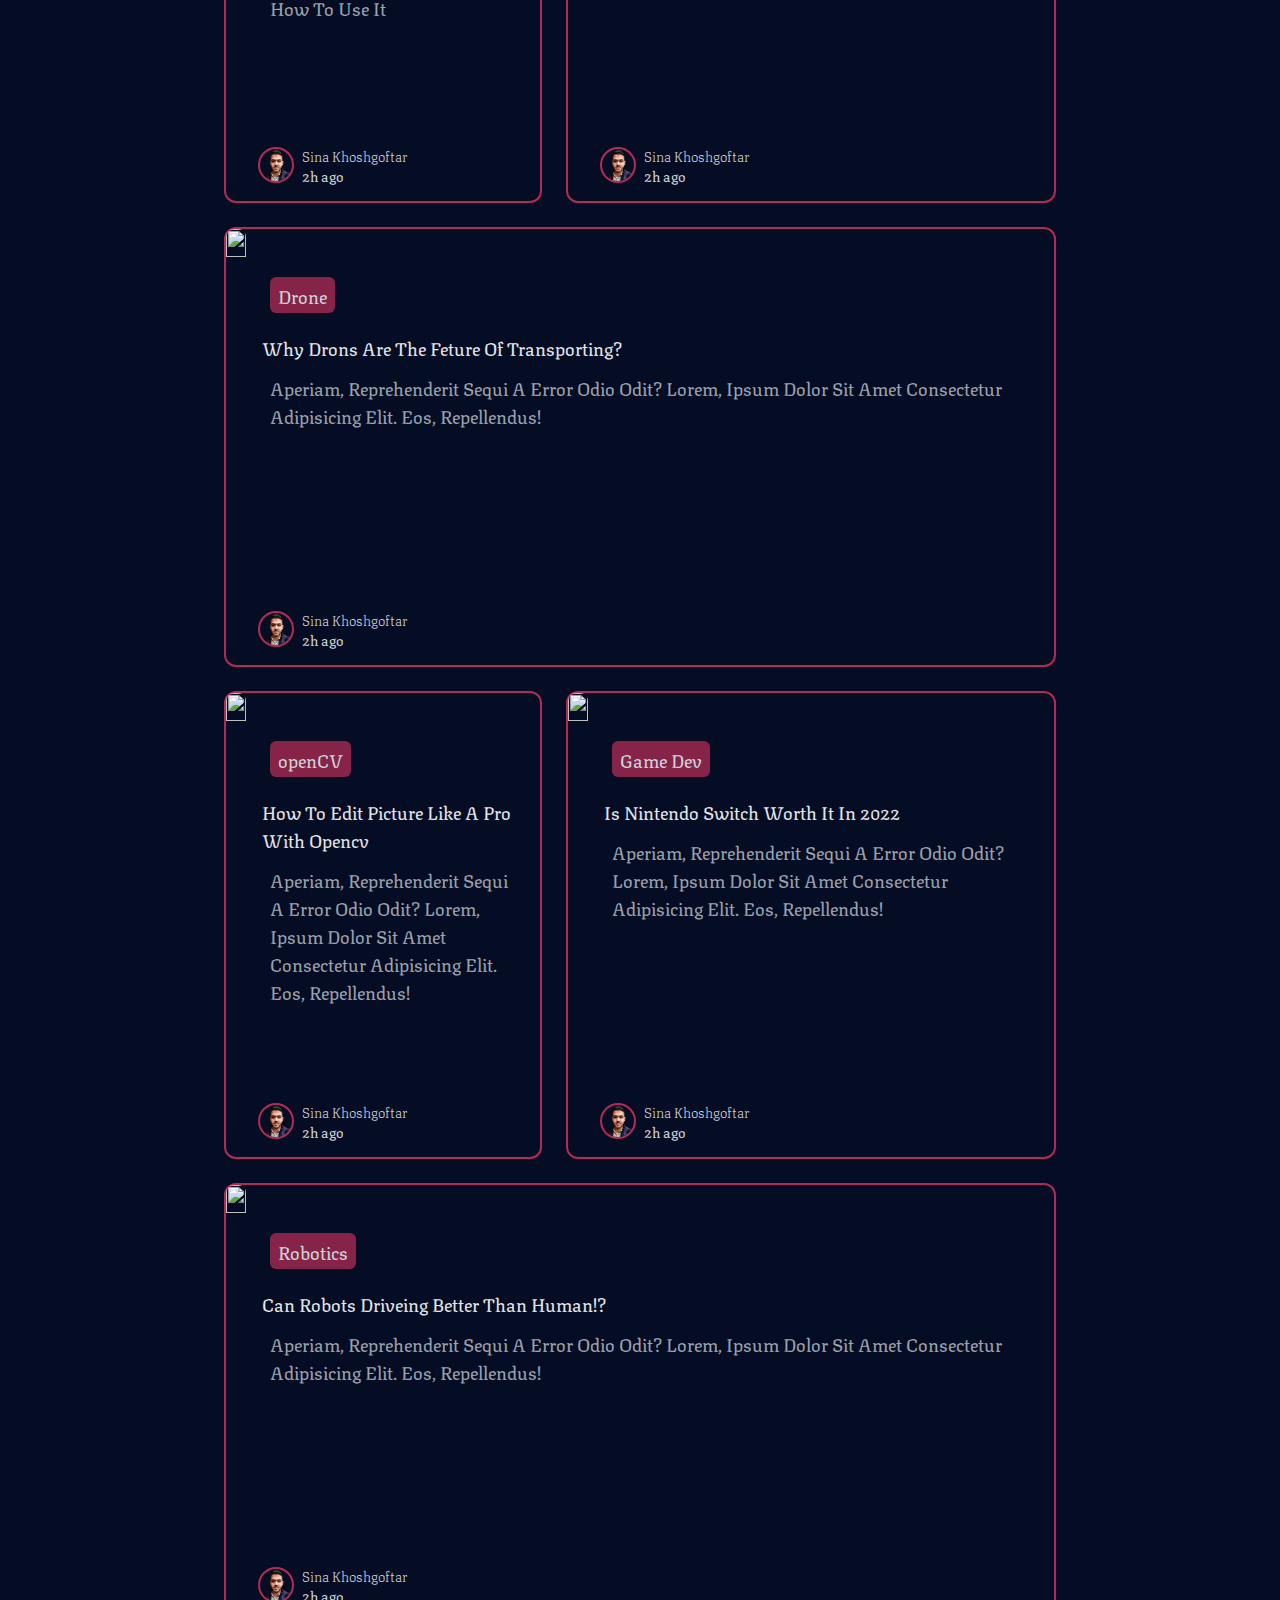
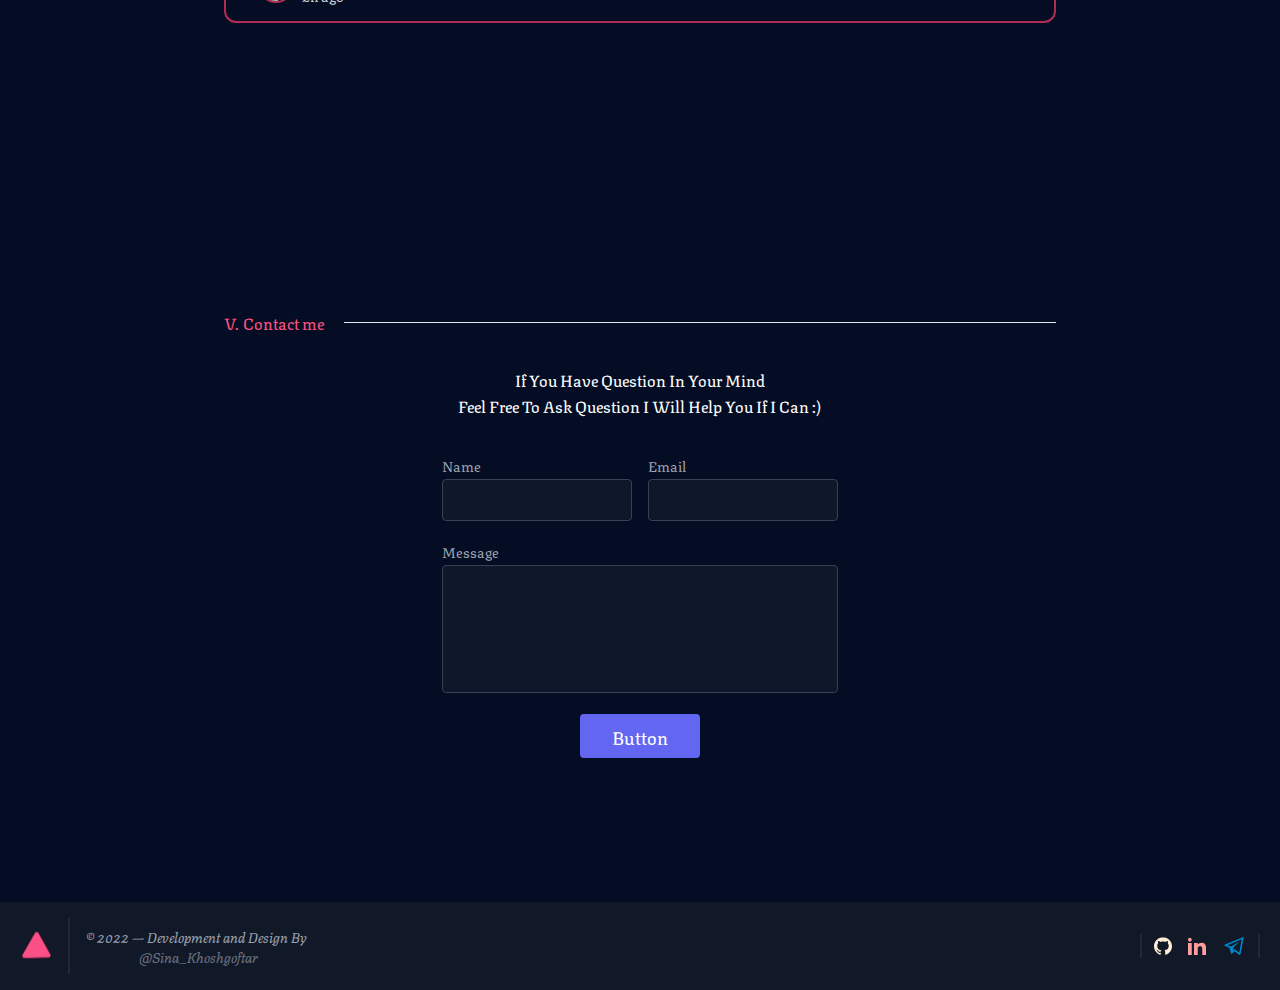
==== commit 04838ccd: "Update text of main page" ====
--- a/index.html
+++ b/index.html
@@ -326,14 +326,16 @@
 
                 <h4 class="lg:mb-8 mb-4">I'm
                     <a class="text-sinapinkcolor">Limitless Software Enginner</a>,
-                    i don't have any limit in my works, i can learn new technologys and
+                    i don't have any limits in my works, i can learn new technologys and
                     apply them in my work fast as possible also i'm a
                     <a class="text-sinapinkcolor" href="./blog.html">problem solver</a>
                     person with creative mindset and passion for learning and innovation.
                 </h4>
 
-                <h4 class="lg:mb-8 mb-4 ">I'm currently working as software Enginner and as a
+                <h4 class="lg:mb-8 mb-4 ">I'm currently working as Software Enginner and as a
                     <a class="text-sinapinkcolor" href="./blog.html">Freelancer.</a>
+                    my main area of work is <a class="text-sinapinkcolor">Edge Computing Software Enginnering</a> (Video Analytics | Autonomous Vehicles | VR/AR)
+                   
                 </h4>
 
                 <h4 class="mb-4">Outside of my works, i write post about intersting subject like VR, Database... in my
@@ -347,7 +349,7 @@
             <!-- Hire Me Button -->
             <div
                 class="2xl:text-lg
-                       mt-16 w-fit border-2 py-3 px-6 rounded-md border-sinapinkbordercolor transition duration-500 ease-in-out hover:scale-110">
+                       mt-16 w-max border-2 py-3 px-6 rounded-md border-sinapinkbordercolor transition duration-500 ease-in-out hover:scale-110">
                 <a href="mailto:sinakgt@gmail.com" class="text-sinapinkcolor">Hire Me!</a>
             </div>
             <!-- End Hire Me Button -->
@@ -507,6 +509,7 @@
                                 class="flex flex-col items-center justify-center rounded-md 
                                     border-2 border-sinapinkbordercolor
                                     px-2 py-2
+                                    transition duration-700
                                     bg-blue-900/20 grayscale-0
                                     hover:grayscale animate-pulse">
     
